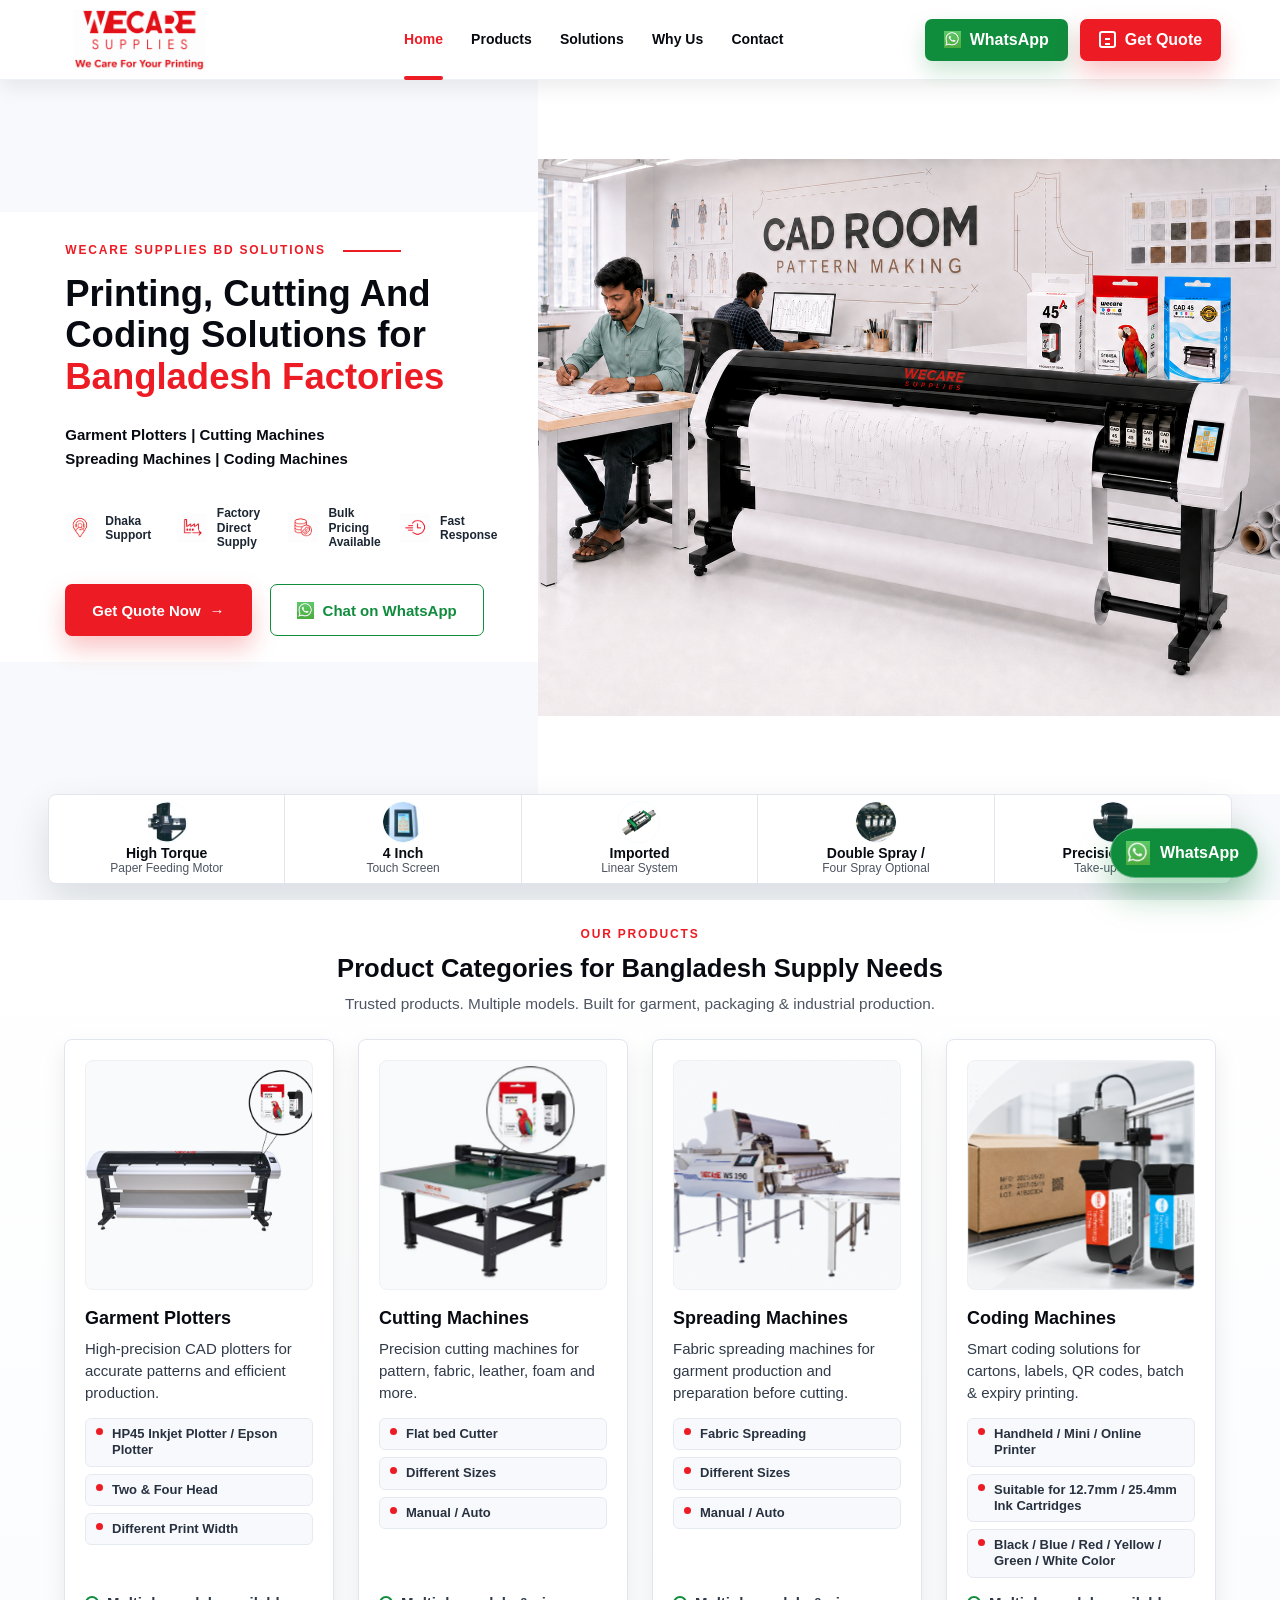
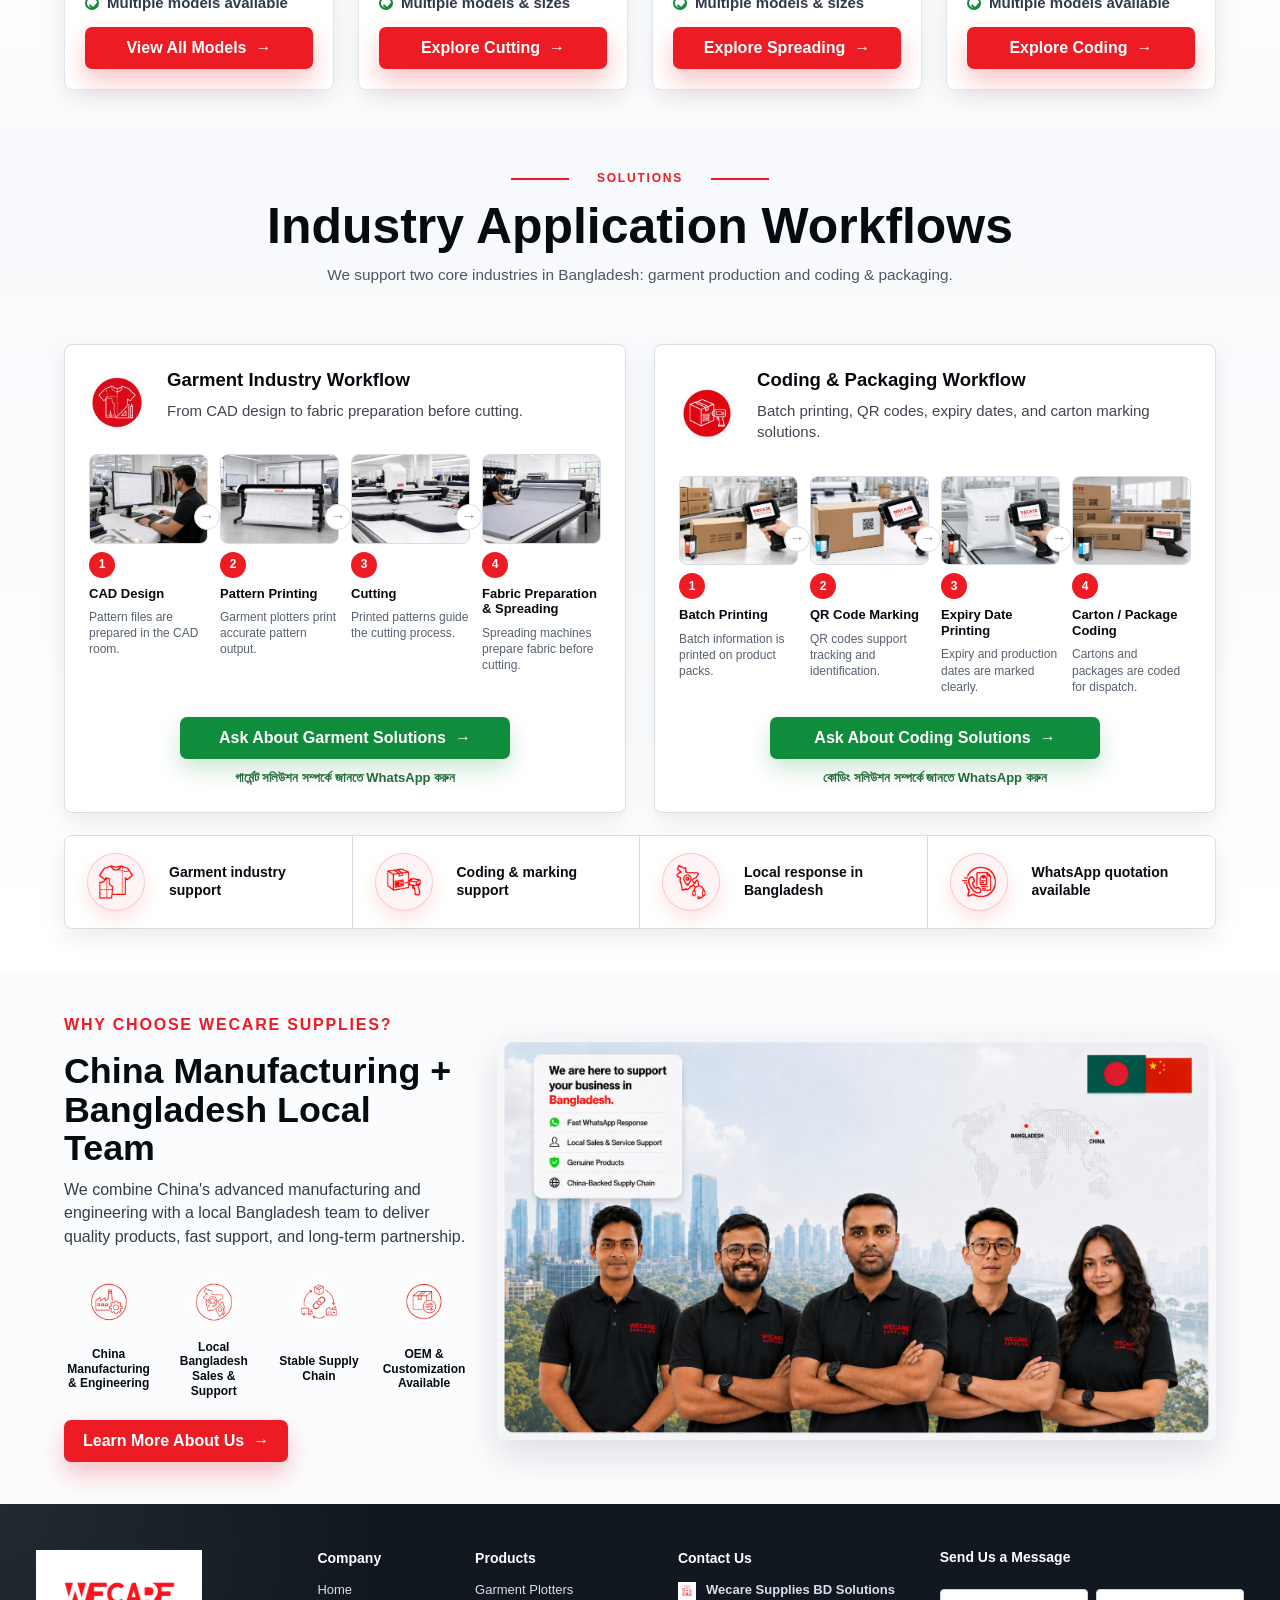
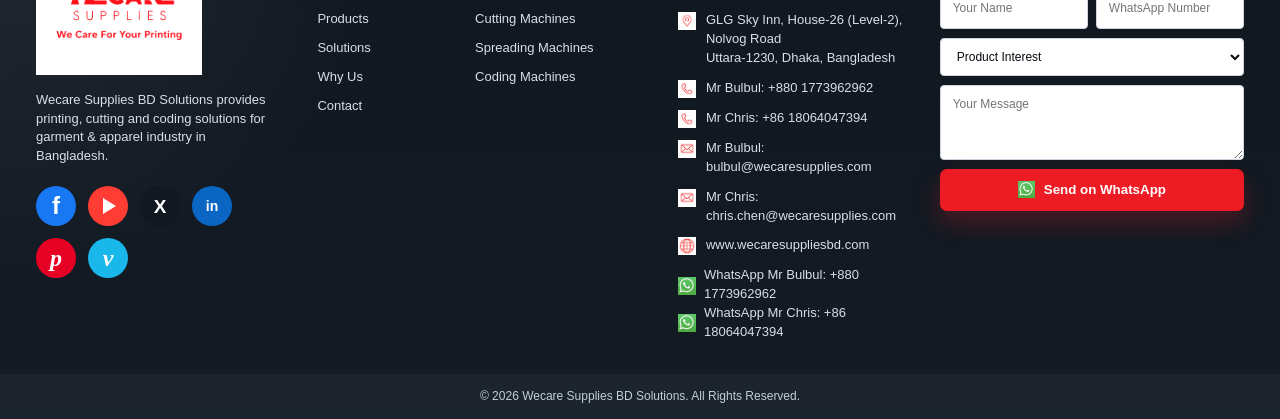
==== index.html @ 9625fd9c "Initial website commit" ====
<!doctype html>
<html lang="en">
  <head>
    <meta charset="utf-8" />
    <meta name="viewport" content="width=device-width, initial-scale=1" />
    <meta
      name="description"
      content="Wecare Supplies BD Solutions provides WhatsApp-first printing, cutting and coding solutions for Bangladesh garment and coding factories."
    />
    <title>Wecare Supplies BD Solutions | Bangladesh Factory Solutions</title>
    <link rel="canonical" href="https://wecaresuppliesbd.com/" />
    <meta property="og:title" content="Wecare Supplies BD Solutions" />
    <meta property="og:description" content="Printing, cutting and coding solutions for Bangladesh factories." />
    <meta property="og:url" content="https://wecaresuppliesbd.com/" />
    <meta property="og:type" content="website" />
    <link rel="preload" href="styles.css" as="style" />
    <link rel="stylesheet" href="styles.css" />
  </head>
  <body>
    <header class="site-header">
      <a class="brand" href="#home" aria-label="Wecare Supplies BD Solutions home">
        <img src="assets/wecare-logo-slogan-header.png" alt="Wecare Supplies" />
      </a>

      <button class="menu-toggle" type="button" aria-expanded="false" aria-controls="primary-nav" aria-label="Open navigation">
        <span></span><span></span><span></span>
      </button>

      <nav class="header-nav" id="primary-nav" aria-label="Primary navigation">
        <a class="nav-link active" href="#home">Home</a>
        <a class="nav-link" href="#products">Products</a>
        <a class="nav-link" href="#solutions">Solutions</a>
        <a class="nav-link" href="#why-us">Why Us</a>
        <a class="nav-link" href="#contact">Contact</a>
      </nav>

      <div class="header-actions">
        <a class="btn btn-whatsapp js-whatsapp" href="#" data-message="Hello Wecare, I need factory solution details.">
          <span class="btn-icon whatsapp-mark"></span>WhatsApp
        </a>
        <a class="btn btn-red js-whatsapp" href="#" data-message="Hello Wecare, please send a quotation for printing, cutting or coding solutions.">
          <span class="btn-icon quote-mark"></span>Get Quote
        </a>
      </div>
    </header>

    <main>
      <section class="screen home-screen hero" id="home" aria-labelledby="home-title">
        <div class="hero-inner">
          <div class="home-copy">
            <p class="eyebrow">WECARE SUPPLIES BD SOLUTIONS</p>
            <h1 id="home-title" class="hero-title">
              <span>Printing, Cutting And</span>
              <span>Coding Solutions for</span>
              <span class="accent">Bangladesh Factories</span>
            </h1>
            <p class="lead"><span>Garment Plotters | Cutting Machines</span><span>Spreading Machines | Coding Machines</span></p>

            <div class="trust-badges" aria-label="Trust badges">
              <span><img class="trust-icon" src="assets/trust-dhaka-support.png" alt="" /><strong>Dhaka<br />Support</strong></span>
              <span><img class="trust-icon" src="assets/trust-factory-direct-supply.png" alt="" /><strong>Factory Direct<br />Supply</strong></span>
              <span><img class="trust-icon" src="assets/trust-bulk-pricing-available.png" alt="" /><strong>Bulk Pricing<br />Available</strong></span>
              <span><img class="trust-icon" src="assets/trust-fast-response.png" alt="" /><strong>Fast<br />Response</strong></span>
            </div>

            <div class="cta-row">
              <a class="btn btn-red btn-large js-whatsapp" href="#" data-message="Hello Wecare, please send a quotation now.">Get Quote Now <span aria-hidden="true">&rarr;</span></a>
              <a class="btn btn-outline-green btn-large js-whatsapp" href="#" data-message="Hello Wecare, I want to chat on WhatsApp about factory solutions.">
                <span class="btn-icon whatsapp-mark"></span>Chat on WhatsApp
              </a>
            </div>
          </div>

          <div class="hero-image" aria-label="Bright garment CAD room with Wecare plotter, ink cartridge product display and coding carton application">
            <img src="assets/hero-cad-room-final.png" alt="Wecare garment CAD room with plotter, CAD pattern screen, ink cartridge product display and coding machine printing on carton" />
          </div>
        </div>

        <div class="feature-strip" aria-label="Garment plotter feature strip">
          <article><img class="feature-photo" src="assets/feature-high-torque.jpg" alt="High Torque Paper Feeding Motor" /><div><strong>High Torque</strong><span>Paper Feeding Motor</span></div></article>
          <article><img class="feature-photo" src="assets/feature-4-inch-touch-screen.jpg" alt="4 Inch Touch Screen" /><div><strong>4 Inch</strong><span>Touch Screen</span></div></article>
          <article><img class="feature-photo" src="assets/feature-linear-system.jpg" alt="Imported Linear System" /><div><strong>Imported</strong><span>Linear System</span></div></article>
          <article><img class="feature-photo" src="assets/feature-double-spray-four-spray.jpg" alt="Double Spray Four Spray Optional" /><div><strong>Double Spray /</strong><span>Four Spray Optional</span></div></article>
          <article><img class="feature-photo" src="assets/feature-precision-steel.jpg" alt="Precision Steel Take-up Roller" /><div><strong>Precision Steel</strong><span>Take-up Roller</span></div></article>
        </div>
      </section>

      <section class="screen products-screen" id="products" aria-labelledby="products-title">
        <div class="section-heading compact">
          <p class="section-label">Our Products</p>
          <h2 id="products-title">Product Categories for Bangladesh Supply Needs</h2>
          <p class="section-subtitle">Trusted products. Multiple models. Built for garment, packaging &amp; industrial production.</p>
        </div>
        <div class="product-list">
          <article class="product-card">
            <button class="product-image-trigger" type="button" aria-label="View Garment Plotters image">
              <img src="assets/product-garment-plotters-upload.png" alt="Garment plotter" />
            </button>
            <h3>Garment Plotters</h3>
            <p>High-precision CAD plotters for accurate patterns and efficient production.</p>
            <ul class="product-specs">
              <li>HP45 Inkjet Plotter / Epson Plotter</li>
              <li>Two &amp; Four Head</li>
              <li>Different Print Width</li>
            </ul>
            <p class="product-note"><span class="check-dot"></span>Multiple models available</p>
            <a class="btn btn-red product-cta js-whatsapp" href="#" data-message="Hello Wecare, I want to view all Garment Plotter models.">View All Models <span aria-hidden="true">&rarr;</span></a>
          </article>
          <article class="product-card">
            <button class="product-image-trigger" type="button" aria-label="View Cutting Machines image">
              <img src="assets/product-cutting-plotter-upload.jpg" alt="Cutting machine" />
            </button>
            <h3>Cutting Machines</h3>
            <p>Precision cutting machines for pattern, fabric, leather, foam and more.</p>
            <ul class="product-specs">
              <li>Flat bed Cutter</li>
              <li>Different Sizes</li>
              <li>Manual / Auto</li>
            </ul>
            <p class="product-note"><span class="check-dot"></span>Multiple models &amp; sizes</p>
            <a class="btn btn-red product-cta js-whatsapp" href="#" data-message="Hello Wecare, I want to explore Cutting Machines.">Explore Cutting <span aria-hidden="true">&rarr;</span></a>
          </article>
          <article class="product-card">
            <button class="product-image-trigger" type="button" aria-label="View Spreading Machines image">
              <img src="assets/product-spreading-machine-upload.png" alt="Spreading machine" />
            </button>
            <h3>Spreading Machines</h3>
            <p>Fabric spreading machines for garment production and preparation before cutting.</p>
            <ul class="product-specs">
              <li>Fabric Spreading</li>
              <li>Different Sizes</li>
              <li>Manual / Auto</li>
            </ul>
            <p class="product-note"><span class="check-dot"></span>Multiple models &amp; sizes</p>
            <a class="btn btn-red product-cta js-whatsapp" href="#" data-message="Hello Wecare, I want to explore Spreading Machines.">Explore Spreading <span aria-hidden="true">&rarr;</span></a>
          </article>
          <article class="product-card">
            <button class="product-image-trigger" type="button" aria-label="View Coding Machines image">
              <img src="assets/product-coding-machines-new.png" alt="Coding machine" />
            </button>
            <h3>Coding Machines</h3>
            <p>Smart coding solutions for cartons, labels, QR codes, batch &amp; expiry printing.</p>
            <ul class="product-specs">
              <li>Handheld / Mini / Online Printer</li>
              <li>Suitable for 12.7mm / 25.4mm Ink Cartridges</li>
              <li>Black / Blue / Red / Yellow / Green / White Color</li>
            </ul>
            <p class="product-note"><span class="check-dot"></span>Multiple models available</p>
            <a class="btn btn-red product-cta js-whatsapp" href="#" data-message="Hello Wecare, I want to explore Coding Machines.">Explore Coding <span aria-hidden="true">&rarr;</span></a>
          </article>
        </div>
      </section>

      <section class="screen solutions-screen" id="solutions" aria-labelledby="solutions-title">
        <div class="section-heading">
          <p class="section-label line-label">SOLUTIONS</p>
          <h2 id="solutions-title">Industry Application Workflows</h2>
          <p class="section-subtitle">We support two core industries in Bangladesh: garment production and coding &amp; packaging.</p>
        </div>

        <div class="application-grid">
          <article class="application-card">
            <div class="app-title">
              <span class="red-round image-round"><img src="assets/garment-industry-workflow-icon.png" alt="" /></span>
              <div>
                <h3>Garment Industry Workflow</h3>
                <p>From CAD design to fabric preparation before cutting.</p>
              </div>
            </div>
            <div class="workflow">
              <div class="workflow-step">
                <div class="scene image-scene"><img src="assets/solutions/garment-cad-design.webp" alt="CAD design in a garment factory" /></div>
                <span>1</span>
                <strong>CAD Design</strong>
                <p>Pattern files are prepared in the CAD room.</p>
              </div>
              <div class="workflow-step">
                <div class="scene image-scene"><img src="assets/solutions/garment-pattern-printing-plotter.webp" alt="Pattern printing with Wecare style garment plotter" /></div>
                <span>2</span>
                <strong>Pattern Printing</strong>
                <p>Garment plotters print accurate pattern output.</p>
              </div>
              <div class="workflow-step">
                <div class="scene image-scene"><img src="assets/solutions/garment-cutting-machine.webp" alt="Cutting machine operating on layered fabric" /></div>
                <span>3</span>
                <strong>Cutting</strong>
                <p>Printed patterns guide the cutting process.</p>
              </div>
              <div class="workflow-step">
                <div class="scene image-scene"><img src="assets/solutions/garment-fabric-spreading.webp" alt="Fabric preparation and spreading stage before cutting" /></div>
                <span>4</span>
                <strong>Fabric Preparation &amp; Spreading</strong>
                <p>Spreading machines prepare fabric before cutting.</p>
              </div>
            </div>
            <a class="btn btn-whatsapp btn-wide js-whatsapp" href="#" data-message="Hello Wecare, I want to ask about Garment Solutions.">Ask About Garment Solutions <span aria-hidden="true">&rarr;</span></a>
            <p class="micro-text">গার্মেন্ট সলিউশন সম্পর্কে জানতে WhatsApp করুন</p>
          </article>

          <article class="application-card">
            <div class="app-title">
              <span class="red-round image-round"><img src="assets/coding-packaging-workflow-icon.png" alt="" /></span>
              <div>
                <h3>Coding &amp; Packaging Workflow</h3>
                <p>Batch printing, QR codes, expiry dates, and carton marking solutions.</p>
              </div>
            </div>
            <div class="workflow">
              <div class="workflow-step">
                <div class="scene image-scene"><img src="assets/solutions/coding-batch-printing.webp" alt="Handheld coding machine batch printing MFG LOT EXP on carton" /></div>
                <span>1</span>
                <strong>Batch Printing</strong>
                <p>Batch information is printed on product packs.</p>
              </div>
              <div class="workflow-step">
                <div class="scene image-scene"><img src="assets/solutions/coding-qr-marking.webp" alt="QR code marking on carton label" /></div>
                <span>2</span>
                <strong>QR Code Marking</strong>
                <p>QR codes support tracking and identification.</p>
              </div>
              <div class="workflow-step">
                <div class="scene image-scene"><img src="assets/solutions/coding-expiry-date-printing.webp" alt="Expiry date printing on packaging with handheld printer" /></div>
                <span>3</span>
                <strong>Expiry Date Printing</strong>
                <p>Expiry and production dates are marked clearly.</p>
              </div>
              <div class="workflow-step">
                <div class="scene image-scene"><img src="assets/solutions/coding-carton-package-coding.webp" alt="Final coded carton and package result" /></div>
                <span>4</span>
                <strong>Carton / Package Coding</strong>
                <p>Cartons and packages are coded for dispatch.</p>
              </div>
            </div>
            <a class="btn btn-whatsapp btn-wide js-whatsapp" href="#" data-message="Hello Wecare, I want to ask about Coding Solutions.">Ask About Coding Solutions <span aria-hidden="true">&rarr;</span></a>
            <p class="micro-text">কোডিং সলিউশন সম্পর্কে জানতে WhatsApp করুন</p>
          </article>
        </div>

        <div class="support-row" aria-label="Solutions support points">
          <article><span class="small-round image-round"><img src="assets/support-garment-industry.png" alt="" /></span><strong>Garment industry support</strong></article>
          <article><span class="small-round image-round"><img src="assets/support-coding-marking.png" alt="" /></span><strong>Coding &amp; marking support</strong></article>
          <article><span class="small-round image-round"><img src="assets/support-local-response-bangladesh.png" alt="" /></span><strong>Local response in Bangladesh</strong></article>
          <article><span class="small-round image-round"><img src="assets/support-whatsapp-quotation.png" alt="" /></span><strong>WhatsApp quotation available</strong></article>
        </div>
      </section>

      <section class="screen why-screen" id="why-us" aria-labelledby="why-title">
        <div class="why-copy">
          <p class="section-label">Why Choose Wecare Supplies?</p>
          <h2 id="why-title">China Manufacturing + Bangladesh Local Team</h2>
          <p>We combine China's advanced manufacturing and engineering with a local Bangladesh team to deliver quality products, fast support, and long-term partnership.</p>
          <div class="trust-points">
            <article><span class="small-round image-round"><img src="assets/why-china-manufacturing.png" alt="" /></span><strong>China Manufacturing &amp; Engineering</strong></article>
            <article><span class="small-round image-round"><img src="assets/why-local-bangladesh-support.png" alt="" /></span><strong>Local Bangladesh Sales &amp; Support</strong></article>
            <article><span class="small-round image-round"><img src="assets/why-reliable-supply-chain.png" alt="" /></span><strong>Stable Supply Chain</strong></article>
            <article><span class="small-round image-round"><img src="assets/why-oem-customization.png" alt="" /></span><strong>OEM &amp; Customization Available</strong></article>
          </div>
          <a class="btn btn-red js-whatsapp" href="#" data-message="Hello Wecare, I want to learn more about your Bangladesh support.">Learn More About Us <span aria-hidden="true">&rarr;</span></a>
        </div>

        <div class="trust-visual image-visual" aria-label="Bangladesh local team support visual">
          <img src="assets/bangladesh-team.png" alt="Bangladesh local team support visual" />
        </div>
      </section>

      <section class="screen contact-screen" id="contact" aria-labelledby="contact-title">
        <div class="contact-grid">
          <div class="footer-brand">
            <img src="assets/wecare-logo-slogan-footer-upload.png" alt="Wecare Supplies" />
            <p>Wecare Supplies BD Solutions provides printing, cutting and coding solutions for garment &amp; apparel industry in Bangladesh.</p>
            <div class="social-row" aria-label="Social media links">
              <a class="social-link facebook" href="https://www.facebook.com/wecaresuppliesbd" target="_blank" rel="noopener noreferrer" aria-label="Facebook" title="Facebook">f</a>
              <a class="social-link youtube" href="https://www.youtube.com/@wecaresupplies" target="_blank" rel="noopener noreferrer" aria-label="YouTube" title="YouTube"><span></span></a>
              <a class="social-link x-twitter" href="https://x.com/wecaresupplies" target="_blank" rel="noopener noreferrer" aria-label="X" title="X">X</a>
              <a class="social-link linkedin" href="https://www.linkedin.com/company/wecare-supplies-bd-solutions/" target="_blank" rel="noopener noreferrer" aria-label="LinkedIn" title="LinkedIn">in</a>
              <a class="social-link pinterest" href="https://www.pinterest.com/wecaresupplies/" target="_blank" rel="noopener noreferrer" aria-label="Pinterest" title="Pinterest">p</a>
              <a class="social-link vimeo" href="https://vimeo.com/wecaresupplies" target="_blank" rel="noopener noreferrer" aria-label="Vimeo" title="Vimeo">v</a>
            </div>
          </div>

          <nav class="footer-links" aria-label="Company links">
            <h3>Company</h3>
            <a href="#home">Home</a>
            <a href="#products">Products</a>
            <a href="#solutions">Solutions</a>
            <a href="#why-us">Why Us</a>
            <a href="#contact">Contact</a>
          </nav>

          <nav class="footer-links" aria-label="Product links">
            <h3>Products</h3>
            <a href="#products">Garment Plotters</a>
            <a href="#products">Cutting Machines</a>
            <a href="#products">Spreading Machines</a>
            <a href="#products">Coding Machines</a>
          </nav>

          <address class="contact-info">
            <h3>Contact Us</h3>
            <p class="contact-line"><img class="contact-icon" src="assets/contact-company.png" alt="" /><strong>Wecare Supplies BD Solutions</strong></p>
            <p class="contact-line"><img class="contact-icon" src="assets/contact-address.png" alt="" /><span>GLG Sky Inn, House-26 (Level-2), Nolvog Road<br />Uttara-1230, Dhaka, Bangladesh</span></p>
            <p class="contact-line"><img class="contact-icon" src="assets/contact-phone.png" alt="" />Mr Bulbul: +880 1773962962</p>
            <p class="contact-line"><img class="contact-icon" src="assets/contact-phone.png" alt="" />Mr Chris: +86 18064047394</p>
            <p class="contact-line"><img class="contact-icon" src="assets/contact-email.png" alt="" />Mr Bulbul: bulbul@wecaresupplies.com</p>
            <p class="contact-line"><img class="contact-icon" src="assets/contact-email.png" alt="" />Mr Chris: chris.chen@wecaresupplies.com</p>
            <a class="contact-line website-link" href="https://www.wecaresuppliesbd.com" target="_blank" rel="noopener"><img class="contact-icon" src="assets/contact-website.png" alt="" />www.wecaresuppliesbd.com</a>
            <a class="footer-whatsapp js-whatsapp" href="#" data-message="Hello Wecare, I need contact support."><img class="contact-icon" src="assets/contact-whatsapp.png" alt="" />WhatsApp Mr Bulbul: +880 1773962962</a>
            <a class="footer-whatsapp js-whatsapp" href="#" data-message="Hello Wecare, I need contact support."><img class="contact-icon" src="assets/contact-whatsapp.png" alt="" />WhatsApp Mr Chris: +86 18064047394</a>
          </address>

          <form class="message-form js-quote-form">
            <h2 id="contact-title">Send Us a Message</h2>
            <div class="form-pair">
              <input name="name" type="text" placeholder="Your Name" autocomplete="name" required />
              <input name="phone" type="tel" placeholder="WhatsApp Number" autocomplete="tel" required />
            </div>
            <select name="interest" required>
              <option value="">Product Interest</option>
              <option>Garment Plotters</option>
              <option>Ink Cartridges</option>
              <option>Cutting Machines</option>
              <option>Coding Machines</option>
            </select>
            <textarea name="message" placeholder="Your Message"></textarea>
            <button class="btn btn-red" type="submit"><span class="btn-icon whatsapp-mark"></span>Send on WhatsApp</button>
          </form>
        </div>
        <div class="footer-bottom">&copy; 2026 Wecare Supplies BD Solutions. All Rights Reserved.</div>
      </section>
    </main>

    <a class="sticky-whatsapp js-whatsapp" href="#" data-message="Hello Wecare, I need quick quotation support."><span class="btn-icon whatsapp-mark"></span>WhatsApp</a>
    <div class="image-lightbox" id="product-lightbox" aria-hidden="true">
      <button class="lightbox-backdrop" type="button" aria-label="Close image preview"></button>
      <div class="lightbox-panel" role="dialog" aria-modal="true" aria-label="Product image preview">
        <button class="lightbox-close" type="button" aria-label="Close image preview">&times;</button>
        <img src="" alt="" />
      </div>
    </div>
    <script src="script.js" defer></script>
  </body>
</html>
---- styles.css ----
:root {
  --red: #ed1b24;
  --red-dark: #c81018;
  --green: #108c3d;
  --green-dark: #087331;
  --ink: #070a11;
  --muted: #4d5562;
  --line: #e1e6ee;
  --soft: #f5f7fa;
  --paper: #ffffff;
  --footer: #111820;
  --shadow: 0 16px 38px rgba(12, 18, 28, 0.12);
  --header-h: 80px;
}

* { box-sizing: border-box; }
html { scroll-behavior: smooth; }
body.lightbox-open { overflow: hidden; }
body {
  margin: 0;
  color: var(--ink);
  background: #fff;
  font-family: Arial, Helvetica, sans-serif;
  line-height: 1.45;
}
a { color: inherit; text-decoration: none; }
img, svg { display: block; max-width: 100%; }
h1, h2, h3, p { margin-top: 0; }
svg path { fill: none; stroke: currentColor; }

.site-header {
  position: sticky;
  top: 0;
  z-index: 100;
  display: grid;
  grid-template-columns: 204px minmax(520px, 1fr) auto;
  align-items: center;
  gap: 18px;
  min-height: var(--header-h);
  padding: 6px clamp(34px, 4.6vw, 84px);
  background: rgba(255, 255, 255, 0.98);
  border-bottom: 1px solid #edf0f4;
  box-shadow: 0 7px 20px rgba(9, 13, 22, 0.08);
  backdrop-filter: blur(12px);
}
.brand img {
  width: 160px;
  max-height: 62px;
  object-fit: contain;
}
.header-nav {
  display: flex;
  justify-content: center;
  gap: clamp(18px, 2.2vw, 36px);
  font-size: 14px;
  font-weight: 900;
}
.nav-link {
  position: relative;
  padding: 18px 0;
}
.nav-link:hover,
.nav-link.active { color: var(--red); }
.nav-link.active::after {
  position: absolute;
  right: 0;
  bottom: -12px;
  left: 0;
  height: 4px;
  border-radius: 999px;
  background: var(--red);
  content: "";
}
.header-actions { display: flex; gap: 12px; align-items: center; }
.menu-toggle {
  display: none;
  width: 42px;
  height: 42px;
  padding: 10px;
  background: #fff;
  border: 1px solid var(--line);
  border-radius: 6px;
}
.menu-toggle span {
  display: block;
  height: 2px;
  margin: 5px 0;
  background: var(--ink);
}

.btn {
  display: inline-flex;
  align-items: center;
  justify-content: center;
  gap: 9px;
  min-height: 42px;
  padding: 11px 18px;
  border: 1px solid transparent;
  border-radius: 7px;
  font-weight: 900;
  line-height: 1;
  white-space: nowrap;
  transition: transform 160ms ease, background 160ms ease, border-color 160ms ease, box-shadow 160ms ease;
}
.btn:hover { transform: translateY(-1px); }
.btn-red { color: #fff; background: var(--red); box-shadow: 0 12px 25px rgba(237, 27, 36, 0.26); }
.btn-red:hover { background: var(--red-dark); box-shadow: 0 15px 30px rgba(200, 16, 24, 0.3); }
.btn-whatsapp { color: #fff; background: var(--green); box-shadow: 0 10px 22px rgba(16, 140, 61, 0.22); }
.btn-whatsapp:hover { background: var(--green-dark); }
.btn-outline-green { color: var(--green); background: #fff; border-color: var(--green); }
.btn-outline-green:hover { color: #fff; background: var(--green); border-color: var(--green); box-shadow: 0 12px 24px rgba(16, 140, 61, 0.18); }
.btn-outline-red { color: var(--red); background: #fff; border-color: var(--red); }
.btn-large { min-height: 52px; padding-inline: 26px; font-size: 15px; }
.btn-wide { min-width: 330px; }
.btn-icon { position: relative; width: 17px; height: 17px; flex: 0 0 17px; }
.whatsapp-mark {
  background: url("assets/whatsapp-icon.png") center / contain no-repeat;
}
.whatsapp-mark::after { content: none; }
.quote-mark { border: 2px solid currentColor; border-radius: 3px; }
.quote-mark::before,
.quote-mark::after {
  position: absolute;
  left: 4px;
  right: 4px;
  height: 2px;
  background: currentColor;
  content: "";
}
.quote-mark::before { top: 5px; }
.quote-mark::after { top: 10px; }

.screen {
  position: relative;
  min-height: auto;
  scroll-margin-top: var(--header-h);
  overflow: hidden;
}
.eyebrow,
.section-label {
  color: var(--red);
  font-size: 12px;
  font-weight: 900;
  letter-spacing: 1.8px;
  text-transform: uppercase;
}
.eyebrow {
  display: flex;
  align-items: center;
  gap: 17px;
  margin-bottom: 13px;
}
.eyebrow::after {
  width: 58px;
  height: 2px;
  background: var(--red);
  content: "";
}
h1 {
  margin-bottom: 15px;
  font-size: clamp(36px, 3.6vw, 56px);
  line-height: 1.02;
  letter-spacing: 0;
}
h1 span,
.text-link,
.footer-whatsapp { color: var(--red); }
h2 {
  margin-bottom: 10px;
  font-size: clamp(28px, 3.9vw, 62px);
  line-height: 1.08;
  letter-spacing: 0;
}
h3 {
  margin-bottom: 9px;
  font-size: clamp(18px, 1.45vw, 28px);
  line-height: 1.16;
}

.hero {
  min-height: calc(100vh - var(--header-h));
  overflow: hidden;
}
.home-screen {
  display: flex;
  flex-direction: column;
  justify-content: flex-start;
  height: calc(100vh - var(--header-h));
  min-height: 720px;
  max-height: 840px;
  overflow: hidden;
  background: #f7f9fc;
}
.hero-inner {
  position: relative;
  display: grid;
  grid-template-columns: minmax(430px, 42%) minmax(0, 58%);
  align-items: stretch;
  width: min(1440px, 100%);
  height: calc(100% - 98px);
  min-height: 0;
  margin: 0 auto;
  overflow: hidden;
}
.hero-inner::before {
  display: none;
}
.home-copy {
  position: relative;
  z-index: 2;
  align-self: center;
  max-width: 540px;
  padding: 30px clamp(28px, 3.2vw, 50px) 26px clamp(48px, 5.1vw, 76px);
  background: #fff;
}
.home-copy .hero-title {
  max-width: 510px;
  margin-bottom: 26px;
  color: #070a11;
  font-size: clamp(34px, 2.85vw, 46px);
  line-height: 1.14;
  font-weight: 900;
}
.home-copy .hero-title span {
  display: block;
  color: #070a11;
  font-weight: 900;
  white-space: nowrap;
}
.home-copy .hero-title .accent {
  color: var(--red);
}
.lead {
  max-width: 500px;
  margin-bottom: 34px;
  color: #070a11;
  font-size: clamp(15px, 1.04vw, 17px);
  line-height: 1.56;
  font-weight: 800;
}
.lead span {
  display: block;
  white-space: nowrap;
}
.support-line,
.support-card p,
.footer-whatsapp {
  display: flex;
  align-items: center;
  gap: 8px;
}
.support-line {
  margin-bottom: 20px;
  color: #303947;
  font-size: 15px;
}
.mini-whatsapp {
  position: relative;
  width: 16px;
  height: 16px;
  border: 2px solid var(--green);
  border-radius: 50%;
  flex: 0 0 16px;
}
.mini-whatsapp::after {
  position: absolute;
  right: -2px;
  bottom: -3px;
  width: 6px;
  height: 6px;
  border-left: 2px solid var(--green);
  border-bottom: 2px solid var(--green);
  content: "";
}
.cta-row { display: flex; flex-wrap: wrap; gap: 18px; margin-top: 32px; }
.trust-badges {
  display: grid;
  grid-template-columns: repeat(4, minmax(86px, 1fr));
  gap: 22px 15px;
  max-width: 545px;
}
.trust-badges span {
  display: grid;
  grid-template-columns: 32px 1fr;
  gap: 8px;
  align-items: center;
  min-height: 48px;
  padding: 0;
  background: transparent;
  border: 0;
  border-radius: 0;
  box-shadow: none;
  color: #1c2633;
  font-size: 12px;
  line-height: 1.22;
}
.trust-icon {
  width: 30px;
  height: 30px;
  display: block;
  object-fit: contain;
}
.badge-icon,
.feature-icon {
  position: relative;
  display: block;
  color: var(--red);
}
.badge-icon { width: 26px; height: 29px; color: #0bb13f; border: 3px solid currentColor; }
.pin { border-radius: 50% 50% 50% 0; transform: rotate(-45deg); }
.pin::after { position: absolute; inset: 6px; border-radius: 50%; background: currentColor; content: ""; }
.factory { height: 22px; border-top: 0; border-radius: 0 0 2px 2px; }
.factory::before { position: absolute; top: -13px; left: 1px; width: 18px; height: 15px; border-left: 3px solid currentColor; border-bottom: 3px solid currentColor; transform: skewY(-23deg); content: ""; }
.clock { border-radius: 50%; }
.clock::before,
.clock::after { position: absolute; top: 11px; left: 10px; width: 8px; height: 3px; background: currentColor; transform-origin: left center; content: ""; }
.clock::after { transform: rotate(-90deg); }
.coins { height: 20px; border-radius: 50%; box-shadow: 0 7px 0 -3px #fff, 0 7px 0 0 currentColor, 0 14px 0 -3px #fff, 0 14px 0 0 currentColor; }

.hero-image {
  position: relative;
  z-index: 1;
  display: flex;
  align-items: center;
  justify-content: center;
  overflow: hidden;
  background: #fff;
}
.hero-image img {
  width: 100%;
  max-width: none;
  height: 100%;
  object-fit: contain;
  object-position: center center;
  border-radius: 0;
  box-shadow: none;
  filter: saturate(1.06) contrast(1.04);
}

.feature-strip {
  z-index: 5;
  position: relative;
  display: grid;
  grid-template-columns: repeat(5, 1fr);
  width: min(1320px, calc(100% - 96px));
  margin: 0 auto 16px;
  background: #fff;
  border: 1px solid var(--line);
  border-radius: 8px;
  box-shadow: var(--shadow);
}
.feature-strip article {
  display: grid;
  justify-items: center;
  gap: 4px;
  align-items: start;
  min-height: 78px;
  padding: 7px 14px 8px;
  border-right: 1px solid var(--line);
  text-align: center;
}
.feature-strip article:last-child { border-right: 0; }
.feature-strip strong,
.feature-strip span { display: block; }
.feature-strip strong { font-size: 14px; line-height: 1.08; }
.feature-strip span { color: var(--muted); font-size: 12px; line-height: 1.12; }
.feature-strip small {
  display: block;
  margin-top: 7px;
  color: #23466f;
  font-size: 13px;
  font-weight: 800;
}
.feature-icon { width: 36px; height: 36px; }
.feature-photo {
  width: 40px;
  height: 40px;
  display: block;
  border-radius: 50%;
  object-fit: cover;
  background: #fff;
  box-shadow: 0 0 0 1px rgba(226, 232, 240, 0.95);
  filter: contrast(1.18) saturate(1.08);
}
.motor { border: 4px solid currentColor; border-radius: 9px; }
.motor::before,
.motor::after { position: absolute; top: 10px; width: 9px; height: 22px; border: 4px solid currentColor; content: ""; }
.motor::before { left: -11px; }
.motor::after { right: -11px; }
.touch { border: 4px solid currentColor; border-radius: 8px; }
.touch::after { position: absolute; right: -8px; bottom: -13px; width: 25px; height: 31px; border-right: 5px solid currentColor; border-bottom: 5px solid currentColor; transform: rotate(-33deg); content: ""; }
.linear { transform: rotate(-28deg); }
.linear::before { position: absolute; inset: 14px 0; border: 4px solid currentColor; border-radius: 4px; content: ""; }
.linear::after { position: absolute; top: 6px; left: 5px; width: 12px; height: 12px; background: currentColor; box-shadow: 18px 12px 0 currentColor, 33px 0 0 currentColor; content: ""; }
.spray::before { position: absolute; top: 0; left: 10px; width: 27px; height: 17px; border: 4px solid currentColor; content: ""; }
.spray::after { position: absolute; top: 28px; left: 4px; width: 6px; height: 18px; background: currentColor; box-shadow: 12px 4px 0 currentColor, 24px 0 0 currentColor, 36px 4px 0 currentColor; content: ""; }
.roller { width: 50px; height: 25px; margin-top: 9px; border: 4px solid currentColor; border-radius: 999px; transform: rotate(-30deg); }
.roller::before { position: absolute; inset: 6px; border-top: 3px solid currentColor; content: ""; }

.products-screen {
  display: flex;
  flex-direction: column;
  justify-content: center;
  padding: 26px clamp(28px, 5vw, 72px) 38px;
  background: linear-gradient(180deg, #fff, #fbfcfe);
}

.section-heading {
  width: min(1220px, 100%);
  margin: 0 auto 36px;
  text-align: center;
}
.section-heading.compact { margin-bottom: 24px; }
.section-heading.compact h2 {
  font-size: clamp(25px, 2vw, 32px);
}
.section-subtitle {
  max-width: 760px;
  margin: 0 auto;
  color: #4d5562;
  font-size: clamp(15px, 1.2vw, 18px);
}
.line-label {
  display: flex;
  align-items: center;
  justify-content: center;
  gap: 28px;
  color: var(--red);
}
.line-label::before,
.line-label::after {
  width: 58px;
  height: 2px;
  background: var(--red);
  content: "";
}
.product-list {
  display: grid;
  grid-template-columns: repeat(4, minmax(0, 1fr));
  gap: 24px;
  width: min(1260px, 100%);
  margin: 0 auto;
}
.product-card {
  display: flex;
  flex-direction: column;
  min-height: 360px;
  padding: 20px;
  background: #fff;
  border: 1px solid var(--line);
  border-radius: 8px;
  box-shadow: 0 9px 23px rgba(12, 18, 28, 0.08);
}
.product-image-trigger {
  display: block;
  width: 100%;
  height: 230px;
  margin: 0 0 18px;
  padding: 0;
  overflow: hidden;
  background: #f8fafc;
  border: 1px solid #edf1f5;
  border-radius: 8px;
  cursor: zoom-in;
}
.product-image-trigger img {
  width: 100%;
  height: 100%;
  object-fit: contain;
  transform: scale(1.12);
  mix-blend-mode: multiply;
  transition: transform 180ms ease;
}
.product-image-trigger:hover img,
.product-image-trigger:focus-visible img {
  transform: scale(1.18);
}
.product-image-trigger:focus-visible {
  outline: 3px solid rgba(237, 28, 36, 0.28);
  outline-offset: 3px;
}
.product-card h3 {
  padding-top: 0;
  font-size: 18px;
}
.product-card p {
  color: #303a49;
  font-size: 15px;
}
.product-card > p:not(.product-note) {
  min-height: 66px;
  margin-bottom: 14px;
}
.product-specs {
  display: grid;
  gap: 7px;
  margin: 0 0 14px;
  padding: 0;
  list-style: none;
}
.product-specs li {
  position: relative;
  min-height: 28px;
  padding: 7px 10px 7px 26px;
  color: #28313f;
  background: #f7f9fc;
  border: 1px solid #e5eaf1;
  border-radius: 6px;
  font-size: 13px;
  font-weight: 800;
  line-height: 1.25;
}
.product-specs li::before {
  position: absolute;
  top: 9px;
  left: 10px;
  width: 7px;
  height: 7px;
  background: var(--red);
  border-radius: 50%;
  content: "";
}
.product-note {
  display: flex;
  align-items: center;
  gap: 8px;
  margin: auto 0 14px;
  color: #176b36;
  font-size: 13px;
  font-weight: 900;
}
.product-note .check-dot,
.product-support-strip .check-dot {
  position: relative;
  border-color: var(--green);
}
.product-note .check-dot::after,
.product-support-strip .check-dot::after {
  position: absolute;
  top: 2px;
  left: 4px;
  width: 4px;
  height: 7px;
  border-right: 2px solid var(--green);
  border-bottom: 2px solid var(--green);
  transform: rotate(42deg);
  content: "";
}
.product-cta {
  width: 100%;
  min-height: 42px;
}
.text-link { font-size: 15px; font-weight: 900; }
.image-lightbox {
  position: fixed;
  inset: 0;
  z-index: 100;
  display: none;
  place-items: center;
  padding: 24px;
}
.image-lightbox.open {
  display: grid;
}
.lightbox-backdrop {
  position: absolute;
  inset: 0;
  padding: 0;
  background: rgba(6, 12, 20, 0.78);
  border: 0;
  cursor: zoom-out;
}
.lightbox-panel {
  position: relative;
  z-index: 1;
  width: min(980px, 94vw);
  max-height: 88vh;
  padding: 18px;
  background: #fff;
  border-radius: 8px;
  box-shadow: 0 24px 70px rgba(0, 0, 0, 0.36);
}
.lightbox-panel img {
  display: block;
  width: 100%;
  max-height: calc(88vh - 36px);
  object-fit: contain;
}
.lightbox-close {
  position: absolute;
  top: -14px;
  right: -14px;
  display: grid;
  place-items: center;
  width: 36px;
  height: 36px;
  padding: 0;
  color: #fff;
  font-size: 26px;
  line-height: 1;
  background: var(--red);
  border: 0;
  border-radius: 50%;
  cursor: pointer;
}
.product-support-strip {
  display: grid;
  grid-template-columns: repeat(4, 1fr);
  gap: 0;
  width: min(1260px, 100%);
  margin: 22px auto 0;
  background: #fff;
  border: 1px solid var(--line);
  border-radius: 8px;
  box-shadow: 0 9px 23px rgba(12, 18, 28, 0.08);
}
.product-support-strip article {
  display: grid;
  grid-template-columns: 18px 1fr;
  gap: 8px 10px;
  align-items: start;
  min-height: 92px;
  padding: 18px 20px;
  border-right: 1px solid var(--line);
}
.product-support-strip article:last-child { border-right: 0; }
.product-support-strip strong {
  font-size: 14px;
  line-height: 1.15;
}
.product-support-strip p {
  grid-column: 2;
  margin: 0;
  color: #576171;
  font-size: 12px;
  line-height: 1.35;
}
.product-bottom-note {
  width: min(1260px, 100%);
  margin: 14px auto 0;
  color: #4d5562;
  font-size: 13px;
  font-weight: 800;
  text-align: center;
}

.solutions-screen {
  display: flex;
  flex-direction: column;
  justify-content: center;
  gap: 22px;
  padding: 42px clamp(28px, 5vw, 72px);
  background: linear-gradient(180deg, #f7f9fc, #fff);
}
.application-grid {
  display: grid;
  grid-template-columns: repeat(2, minmax(0, 1fr));
  gap: 28px;
  width: min(1510px, 100%);
  margin: 0 auto;
}
.application-card {
  display: flex;
  flex-direction: column;
  padding: 24px;
  background: #fff;
  border: 1px solid #d9dde4;
  border-radius: 8px;
  box-shadow: 0 9px 23px rgba(12, 18, 28, 0.08);
}
.app-title {
  display: grid;
  grid-template-columns: 62px 1fr;
  gap: 16px;
  align-items: center;
  margin-bottom: 18px;
}
.app-title p { color: #3f4651; font-size: 15px; }
.red-round,
.small-round {
  position: relative;
  display: inline-flex;
  align-items: center;
  justify-content: center;
  color: #fff;
  background: var(--red);
  border-radius: 50%;
  flex: 0 0 auto;
}
.red-round { width: 56px; height: 56px; }
.image-round {
  overflow: hidden;
  background: transparent;
}
.small-round.image-round {
  border: 0;
}
.image-round img {
  width: 100%;
  height: 100%;
  object-fit: cover;
}
.small-round {
  width: 54px;
  height: 54px;
  color: var(--red);
  background: #fff;
  border: 2px solid var(--red);
}
.shirt-icon::before { width: 31px; height: 28px; border: 3px solid currentColor; border-radius: 4px 4px 8px 8px; content: ""; }
.box-icon::before { width: 28px; height: 28px; border: 3px solid currentColor; transform: rotate(30deg) skew(-7deg); content: ""; }
.pin-icon::before { width: 18px; height: 22px; border: 3px solid currentColor; border-radius: 50% 50% 50% 0; transform: rotate(-45deg); content: ""; }
.whats-icon::before { width: 24px; height: 24px; border: 3px solid currentColor; border-radius: 50%; content: ""; }
.factory-icon::before { width: 26px; height: 22px; border: 3px solid currentColor; border-top: 0; content: ""; }
.support-icon::before { width: 28px; height: 28px; border: 3px solid currentColor; border-radius: 50%; content: ""; }
.chain-icon::before { width: 26px; height: 18px; border: 3px solid currentColor; border-radius: 999px; content: ""; }
.oem-icon::before { width: 26px; height: 26px; border: 3px solid currentColor; border-radius: 6px; content: ""; }
.workflow {
  display: grid;
  grid-template-columns: repeat(4, 1fr);
  gap: 12px;
  margin-bottom: 22px;
}
.workflow-step {
  position: relative;
  display: grid;
  grid-template-rows: auto auto auto 1fr;
  gap: 8px;
  min-width: 0;
}
.workflow-step:not(:last-child)::after {
  position: absolute;
  top: 50px;
  right: -12px;
  z-index: 2;
  width: 24px;
  height: 24px;
  color: #8d96a4;
  background: #fff;
  border: 1px solid #d6dce5;
  border-radius: 50%;
  content: "\2192";
  font-size: 15px;
  font-weight: 900;
  line-height: 21px;
  text-align: center;
}
.scene {
  position: relative;
  min-height: 112px;
  overflow: hidden;
  background: linear-gradient(140deg, #eef1f5, #fff);
  border: 1px solid #d6dce5;
  border-radius: 8px;
}
.image-scene {
  aspect-ratio: 4 / 3;
  min-height: 0;
  background: #f4f6f8;
}
.image-scene img {
  width: 100%;
  height: 100%;
  object-fit: cover;
}
.workflow-step span {
  display: inline-flex;
  align-items: center;
  justify-content: center;
  width: 26px;
  height: 26px;
  color: #fff;
  background: var(--red);
  border-radius: 50%;
  font-size: 12px;
  font-weight: 900;
}
.workflow-step strong {
  font-size: 13px;
  line-height: 1.2;
}
.workflow-step p {
  margin: 0;
  color: #576171;
  font-size: 12px;
  line-height: 1.35;
}
.cad-scene::before { position: absolute; inset: 28px 28px 18px; border: 8px solid #202a36; border-bottom-width: 16px; background: #eef3f8; content: ""; }
.cad-scene::after { position: absolute; left: 55px; right: 55px; top: 52px; height: 58px; border: 3px solid #8d98a6; border-radius: 50% 50% 8px 8px; content: ""; }
.plot-scene::before { position: absolute; left: 16px; right: 16px; top: 35px; height: 45px; border-radius: 16px; background: #111820; box-shadow: 0 37px 0 #fff; content: ""; }
.plot-scene::after { position: absolute; left: 30px; right: 20px; bottom: 28px; height: 55px; color: #929aa6; background: repeating-linear-gradient(12deg, transparent 0 24px, currentColor 25px 26px); content: ""; }
.cut-scene::before { position: absolute; inset: 35px 18px 24px; background: #1d2732; content: ""; }
.cut-scene::after { position: absolute; top: 12px; left: 50%; width: 28px; height: 126px; background: #c9d0da; border-radius: 12px; transform: translateX(-50%); content: ""; }
.fabric-scene::before { position: absolute; left: 24px; right: 24px; bottom: 32px; height: 32px; border-radius: 999px; background: #1f2937; box-shadow: 0 -28px 0 #475569, 0 -56px 0 #d8c3ae; content: ""; }
.batch-scene { background: linear-gradient(150deg, #bd895f, #e6c2a2); }
.batch-scene::before { position: absolute; right: 32px; top: 38px; width: 92px; height: 72px; color: #9fe0ff; background: #111820; border-radius: 10px; box-shadow: -58px 42px 0 -20px rgba(17,24,39,0.9); content: "MFG: 20/05/2025"; font-size: 10px; font-weight: 800; padding: 14px; }
.qr-scene::before { position: absolute; inset: 25px 42px; background: #fff; box-shadow: 0 8px 18px rgba(12,18,28,0.15); content: ""; }
.qr-scene::after { position: absolute; left: 66px; top: 58px; width: 66px; height: 66px; background: linear-gradient(90deg, #111 50%, transparent 0) 0 0 / 16px 16px, linear-gradient(#111 50%, transparent 0) 0 0 / 16px 16px; content: ""; }
.exp-scene::before { position: absolute; inset: 0; background: #d7d0c6; content: ""; }
.exp-scene::after { position: absolute; top: 52px; left: 31px; color: #111; font-size: 18px; line-height: 1.4; white-space: pre; content: "MFG: 20/05/2025\A EXP: 20/05/2026\A LOT: WSBD2505"; }
.carton-scene { background: linear-gradient(145deg, #c99766, #dfbb91); }
.carton-scene::after { position: absolute; top: 46px; left: 33px; color: #111; font-size: 16px; line-height: 1.45; white-space: pre; content: "WECARE\A MFG: 20/05/2025\A EXP: 20/05/2026\A LOT: WSBD2505"; }
.step-row {
  display: grid;
  grid-template-columns: repeat(4, 1fr);
  gap: 18px;
  margin: 0 0 22px;
  padding: 0;
  list-style: none;
}
.step-row li {
  position: relative;
  display: flex;
  align-items: center;
  gap: 9px;
  font-size: 13px;
  font-weight: 800;
  line-height: 1.15;
}
.step-row li:not(:last-child)::after {
  position: absolute;
  right: -10px;
  color: #a2a9b4;
  font-size: 28px;
  content: "\2192";
}
.step-row span {
  display: inline-flex;
  align-items: center;
  justify-content: center;
  width: 28px;
  height: 28px;
  color: #fff;
  background: var(--red);
  border-radius: 50%;
  flex: 0 0 28px;
}
.application-card .btn { margin: auto auto 0; }
.micro-text {
  margin: 10px 0 0;
  color: #236b3a;
  font-size: 13px;
  font-weight: 800;
  text-align: center;
}
.support-row {
  display: grid;
  grid-template-columns: repeat(4, 1fr);
  gap: 0;
  width: min(1510px, 100%);
  margin: 0 auto;
  background: #fff;
  border: 1px solid #d9dde4;
  border-radius: 8px;
  box-shadow: 0 9px 23px rgba(12, 18, 28, 0.08);
}
.support-row article {
  display: grid;
  grid-template-columns: 66px 1fr;
  gap: 16px;
  align-items: center;
  min-height: 92px;
  padding: 16px 22px;
  border-right: 1px solid #d5dbe4;
}
.support-row article:last-child { border-right: 0; }
.support-row .small-round {
  width: 58px;
  height: 58px;
  padding: 5px;
  background: #fff4f5;
  border: 1px solid rgba(237, 27, 36, 0.2);
  box-shadow: 0 8px 18px rgba(237, 27, 36, 0.12);
}
.support-row .small-round img {
  filter: saturate(1.45) contrast(1.18);
}
.support-row strong {
  font-size: 14px;
  line-height: 1.25;
}
.why-screen {
  display: grid;
  grid-template-columns: 0.72fr 1.28fr;
  gap: 28px;
  align-items: center;
  padding: 42px clamp(28px, 5vw, 72px);
  background: #fbfcfe;
}
.why-copy {
  max-width: 545px;
}
.why-copy .section-label {
  color: var(--red);
}
.why-copy h2 {
  font-size: clamp(26px, 2.8vw, 46px);
}
.why-copy p {
  color: #333c49;
  font-size: 16px;
}
.trust-points {
  display: grid;
  grid-template-columns: repeat(4, 1fr);
  gap: 16px;
  margin: 28px 0 22px;
}
.trust-points article {
  display: grid;
  gap: 10px;
  justify-items: center;
  text-align: center;
  font-size: 12px;
  line-height: 1.22;
}
.trust-visual {
  position: relative;
  display: grid;
  grid-template-columns: 1fr 1fr;
  min-height: 380px;
  overflow: hidden;
  border-radius: 8px;
  box-shadow: var(--shadow);
}
.trust-visual.image-visual {
  display: block;
  min-height: 0;
  aspect-ratio: 16 / 9;
  background: #fff;
}
.trust-visual.image-visual img {
  display: block;
  width: 100%;
  height: 100%;
  object-fit: cover;
}
.city-panel {
  position: relative;
  overflow: hidden;
  background: linear-gradient(180deg, #9ed0ef, #e6f5ff 50%, #d8dde3 51%, #f9fafb);
}
.skyline {
  position: absolute;
  right: 0;
  bottom: 0;
  left: 0;
  height: 188px;
  background:
    linear-gradient(90deg, #768696 0 38px, transparent 38px 54px, #b3beca 54px 98px, transparent 98px 116px, #6c7f90 116px 154px, transparent 154px 168px, #c4ced8 168px 222px, transparent 222px 238px, #7c8d9e 238px 280px),
    repeating-linear-gradient(180deg, rgba(255,255,255,0.62) 0 5px, transparent 6px 23px);
}
.bd-flag {
  position: absolute;
  top: 42px;
  left: 62px;
  width: 96px;
  height: 62px;
  background: #006a4e;
  box-shadow: -8px 102px 0 -42px #45515f;
}
.bd-flag::before { position: absolute; left: -8px; top: -20px; width: 5px; height: 166px; background: #36404b; content: ""; }
.bd-flag span { position: absolute; left: 34px; top: 17px; width: 28px; height: 28px; background: #f42a41; border-radius: 50%; }
.support-card {
  position: absolute;
  top: 34px;
  left: 42%;
  z-index: 3;
  width: 250px;
  padding: 30px 25px;
  background: #fff;
  border-radius: 18px;
  box-shadow: 0 14px 28px rgba(12, 18, 28, 0.16);
}
.support-card strong { display: block; margin-bottom: 18px; }
.support-card p { margin-bottom: 12px; font-size: 13px; }
.check-dot {
  width: 14px;
  height: 14px;
  border: 2px solid #667080;
  border-radius: 50%;
  flex: 0 0 14px;
}
.team-panel {
  position: relative;
  overflow: hidden;
  background: linear-gradient(180deg, #dff2fa, #f6f9fb 48%, #d8dfe6);
}
.wall-logo {
  position: absolute;
  top: 46px;
  right: 55px;
  font-size: 44px;
  transform: rotate(-8deg);
}
.wall-logo small { font-size: 16px; letter-spacing: 8px; }
.team-row {
  position: absolute;
  right: 28px;
  bottom: 0;
  left: 84px;
  display: flex;
  align-items: end;
  gap: 12px;
}
.team-row i {
  position: relative;
  width: 48px;
  height: 138px;
  background: #151922;
  border-radius: 16px 16px 0 0;
}
.team-row i::before { position: absolute; top: -34px; left: 8px; width: 32px; height: 32px; background: #c78958; border-radius: 50%; content: ""; }
.team-row i::after { position: absolute; top: 34px; left: 12px; color: var(--red); font-size: 8px; font-weight: 900; content: "WECARE"; }

.contact-screen {
  display: flex;
  flex-direction: column;
  justify-content: center;
  color: #d8e0ea;
  background: radial-gradient(circle at top left, rgba(255,255,255,0.08), transparent 28%), linear-gradient(180deg, #10171f, #131b24);
}
.contact-grid {
  display: grid;
  grid-template-columns: 1.25fr 0.62fr 0.85fr 1.15fr 1.55fr;
  gap: 36px;
  align-items: start;
  width: min(1510px, calc(100% - 72px));
  margin: auto;
  padding: 46px 0 32px;
}
.footer-brand img {
  width: 166px;
  margin-bottom: 16px;
  filter: brightness(1.12);
}
.footer-brand p,
.footer-links a,
.contact-info p,
.contact-info a {
  color: #d7dfe8;
  font-size: 13px;
}
.social-row {
  display: flex;
  flex-wrap: wrap;
  gap: 12px;
  margin-top: 20px;
}
.social-link {
  display: inline-flex;
  align-items: center;
  justify-content: center;
  width: 40px;
  height: 40px;
  color: #fff;
  background: #303b47;
  border-radius: 50%;
  font-size: 16px;
  font-weight: 900;
  line-height: 1;
  transition: transform 160ms ease, background 160ms ease, box-shadow 160ms ease;
}
.social-link:hover {
  transform: translateY(-1px);
  box-shadow: 0 10px 22px rgba(0, 0, 0, 0.22);
}
.social-link.facebook { background: #1877f2; font-family: Arial, Helvetica, sans-serif; font-size: 24px; }
.social-link.youtube { background: #ff3d35; }
.social-link.youtube span {
  width: 0;
  height: 0;
  margin-left: 3px;
  border-top: 8px solid transparent;
  border-bottom: 8px solid transparent;
  border-left: 13px solid #fff;
}
.social-link.x-twitter {
  color: #fff;
  background: #111820;
  font-size: 19px;
}
.social-link.linkedin {
  background: #0a66c2;
  font-size: 14px;
  letter-spacing: 0;
}
.social-link.pinterest {
  background: #e60023;
  font-size: 24px;
  font-family: Georgia, serif;
  font-style: italic;
}
.social-link.vimeo {
  background: #1ab7ea;
  font-size: 24px;
  font-family: Georgia, serif;
  font-style: italic;
}
.social-link.whatsapp {
  background: var(--green);
  font-size: 11px;
}
.footer-links h3,
.contact-info h3,
.message-form h2 {
  margin-bottom: 15px;
  color: #fff;
  font-size: 14px;
}
.footer-links a {
  display: block;
  margin-bottom: 10px;
}
.contact-info {
  font-style: normal;
}
.contact-info p {
  margin-bottom: 11px;
}
.contact-info .contact-line {
  display: flex;
  align-items: flex-start;
  gap: 10px;
  margin-bottom: 11px;
}
.contact-info .website-link {
  width: max-content;
  max-width: 100%;
  text-decoration: none;
}
.contact-info .website-link:hover {
  color: #fff;
}
.contact-icon {
  width: 18px;
  height: 18px;
  display: inline-block;
  margin-top: 1px;
  object-fit: contain;
  flex: 0 0 18px;
}
.contact-dot {
  position: relative;
  display: inline-block;
  width: 18px;
  height: 18px;
  margin-top: 1px;
  color: var(--red);
  flex: 0 0 18px;
}
.contact-dot::before,
.contact-dot::after {
  position: absolute;
  content: "";
}
.company-dot::before {
  inset: 3px 4px 2px;
  border: 2px solid currentColor;
  border-radius: 2px;
}
.company-dot::after {
  left: 7px;
  top: 6px;
  width: 2px;
  height: 2px;
  background: currentColor;
  box-shadow: 4px 0 currentColor, 0 4px currentColor, 4px 4px currentColor;
}
.pin-dot::before {
  left: 4px;
  top: 1px;
  width: 10px;
  height: 10px;
  border: 2px solid currentColor;
  border-radius: 50% 50% 50% 0;
  transform: rotate(-45deg);
}
.pin-dot::after {
  left: 8px;
  top: 5px;
  width: 3px;
  height: 3px;
  background: currentColor;
  border-radius: 50%;
}
.phone-dot::before {
  left: 4px;
  top: 3px;
  width: 9px;
  height: 9px;
  border: 2px solid currentColor;
  border-top-color: transparent;
  border-right-color: transparent;
  border-radius: 0 0 0 8px;
  transform: rotate(-34deg);
}
.phone-dot::after {
  left: 10px;
  top: 10px;
  width: 5px;
  height: 3px;
  background: currentColor;
  border-radius: 3px;
  transform: rotate(22deg);
}
.mail-dot::before {
  inset: 4px 2px;
  border: 2px solid currentColor;
  border-radius: 2px;
}
.mail-dot::after {
  left: 4px;
  top: 6px;
  width: 10px;
  height: 8px;
  border-left: 2px solid currentColor;
  border-bottom: 2px solid currentColor;
  transform: rotate(-45deg);
}
.web-dot::before {
  inset: 2px;
  border: 2px solid currentColor;
  border-radius: 50%;
}
.web-dot::after {
  left: 8px;
  top: 3px;
  width: 2px;
  height: 12px;
  background: currentColor;
  box-shadow: -5px 5px 0 -4px currentColor, 5px 5px 0 -4px currentColor;
}
.footer-whatsapp { color: #25d366; }
.message-form {
  display: grid;
  gap: 9px;
}
.form-pair {
  display: grid;
  grid-template-columns: 1fr 1fr;
  gap: 8px;
}
input,
select,
textarea {
  width: 100%;
  min-height: 36px;
  padding: 10px 12px;
  color: var(--ink);
  background: #fff;
  border: 1px solid #ccd4df;
  border-radius: 4px;
  font: inherit;
  font-size: 12px;
}
textarea {
  min-height: 75px;
  resize: vertical;
}
.message-form .btn {
  width: 100%;
  min-height: 42px;
}
.footer-bottom {
  padding: 14px 18px;
  color: #c3ceda;
  background: rgba(255,255,255,0.04);
  text-align: center;
  font-size: 12px;
}
.sticky-whatsapp {
  position: fixed;
  right: 22px;
  bottom: 22px;
  z-index: 120;
  display: inline-flex;
  align-items: center;
  gap: 10px;
  min-height: 48px;
  padding: 12px 18px 12px 15px;
  color: #fff;
  background: var(--green);
  border: 1px solid rgba(255, 255, 255, 0.34);
  border-radius: 999px;
  box-shadow: 0 16px 34px rgba(16, 140, 61, 0.38);
  font-size: 16px;
  font-weight: 900;
  line-height: 1;
  text-decoration: none;
}
.sticky-whatsapp .whatsapp-mark {
  width: 24px;
  height: 24px;
  flex-basis: 24px;
}
.sticky-whatsapp:hover {
  background: var(--green-dark);
  transform: translateY(-1px);
}

@media (max-width: 1100px) {
  .site-header { grid-template-columns: 170px 1fr; }
  .header-actions { justify-self: end; }
  .header-nav { order: 4; grid-column: 1 / -1; }
  .nav-link { padding: 8px 0; }
  .nav-link.active::after { bottom: -11px; }
  .home-screen {
    height: auto;
    min-height: calc(100vh - var(--header-h));
  }
  .hero-inner {
    grid-template-columns: minmax(360px, 42%) minmax(0, 58%);
    min-height: 610px;
  }
  .home-copy { max-width: 430px; padding: 14px 22px 10px 28px; }
  .home-copy .hero-title { font-size: clamp(26px, 2.55vw, 31px); line-height: 1.22; margin-bottom: 24px; }
  .lead { margin-bottom: 28px; font-size: 13px; line-height: 1.68; }
  .trust-badges { grid-template-columns: repeat(2, minmax(115px, 1fr)); gap: 22px 14px; max-width: 390px; }
  .cta-row { margin-top: 30px; gap: 18px; }
  .hero-image { padding-right: 0; }
  .hero-image img { width: 100%; max-width: none; }
  .feature-strip { width: calc(100% - 44px); }
  .feature-strip article { min-height: 74px; padding: 7px 12px 8px; gap: 4px; }
  .feature-strip strong { font-size: 13px; }
  .feature-strip span,
  .feature-strip small { font-size: 12px; }
  .product-list,
  .product-support-strip,
  .support-row,
  .trust-points { grid-template-columns: repeat(2, 1fr); }
  .application-grid,
  .why-screen,
  .contact-grid { grid-template-columns: 1fr; }
  .contact-grid { gap: 22px; }
  .product-support-strip article:nth-child(2) { border-right: 0; }
  .product-support-strip article:nth-child(-n+2) { border-bottom: 1px solid var(--line); }
  .support-row article:nth-child(2) { border-right: 0; }
  .support-row article:nth-child(-n+2) { border-bottom: 1px solid var(--line); }
}

@media (max-width: 820px) {
  :root { --header-h: 66px; }
  .site-header {
    grid-template-columns: 1fr auto;
    gap: 12px;
    padding-inline: 16px;
  }
  .brand img {
    width: 148px;
    max-height: 54px;
  }
  .menu-toggle { display: block; justify-self: end; }
  .header-nav {
    display: none;
    position: absolute;
    top: 100%;
    right: 0;
    left: 0;
    flex-direction: column;
    align-items: stretch;
    gap: 0;
    padding: 6px 16px 12px;
    background: #fff;
    box-shadow: 0 16px 24px rgba(9, 13, 22, 0.12);
  }
  .header-nav.open { display: flex; }
  .nav-link { padding: 13px 4px; border-top: 1px solid var(--line); }
  .nav-link.active::after { display: none; }
  .header-actions {
    display: none;
  }
  .screen { min-height: auto; }
  .home-screen {
    display: flex;
    height: auto;
    min-height: calc(100vh - var(--header-h));
    max-height: none;
  }
  .hero-inner {
    display: block;
    height: auto;
    overflow: visible;
  }
  .home-copy { padding: 24px 18px 12px; }
  h1 { font-size: 34px; }
  h2 { font-size: 34px; }
  .cta-row,
  .form-pair { display: grid; }
  .trust-badges,
  .product-list,
  .product-support-strip,
  .workflow,
  .step-row,
  .support-row,
  .trust-points { grid-template-columns: 1fr; }
  .trust-badges {
    grid-template-columns: repeat(2, minmax(0, 1fr));
    gap: 12px;
  }
  .hero-image {
    position: relative;
    height: 360px;
    padding: 0 10px 0 18px;
  }
  .hero-image img {
    width: 100%;
    max-width: 760px;
    margin-inline: auto;
    object-position: center;
  }
  .feature-strip {
    grid-template-columns: repeat(5, minmax(118px, 1fr));
    width: calc(100% - 28px);
    margin: 0 auto 14px;
    overflow-x: auto;
  }
  .feature-strip article {
    min-height: 74px;
    padding: 7px 10px 8px;
    border-right: 1px solid var(--line);
    border-bottom: 0;
  }
  .feature-strip article:last-child { border-right: 0; }
  .products-screen,
  .solutions-screen,
  .why-screen { padding: 42px 18px; }
  .product-card img {
    float: none;
    width: 100%;
    margin: 0 0 12px;
  }
  .product-image-trigger { height: 210px; }
  .product-card { min-height: 0; }
  .product-card > p:not(.product-note) { min-height: 0; }
  .product-support-strip article {
    border-right: 0;
    border-bottom: 1px solid var(--line);
  }
  .product-support-strip article:last-child { border-bottom: 0; }
  .application-card { padding: 20px; }
  .app-title { grid-template-columns: 66px 1fr; }
  .red-round { width: 64px; height: 64px; }
  .workflow-step {
    grid-template-columns: 72px 32px 1fr;
    grid-template-rows: auto auto;
    gap: 8px 12px;
    align-items: center;
  }
  .workflow-step .scene {
    grid-row: 1 / 3;
    min-height: 72px;
  }
  .workflow-step span { grid-column: 2; }
  .workflow-step strong { grid-column: 3; font-size: 14px; }
  .workflow-step p { grid-column: 3; }
  .workflow-step:not(:last-child)::after {
    top: auto;
    right: auto;
    bottom: -19px;
    left: 24px;
    transform: rotate(90deg);
  }
  .step-row li:not(:last-child)::after { display: none; }
  .btn-wide { width: 100%; min-width: 0; }
  .support-row article {
    border-right: 0;
    border-bottom: 1px solid var(--line);
  }
  .support-row article:last-child { border-bottom: 0; }
  .trust-visual { grid-template-columns: 1fr; min-height: 680px; }
  .support-card { left: 8%; top: 230px; }
  .team-panel { min-height: 320px; }
  .contact-grid { width: calc(100% - 36px); }
}

@media (max-width: 460px) {
  .btn { white-space: normal; }
  .trust-visual { min-height: 620px; }
  .support-card { width: 230px; top: 200px; }
  .wall-logo { right: 25px; font-size: 34px; }
  .team-row { left: 42px; gap: 8px; }
  .team-row i { width: 38px; }
  .sticky-whatsapp { right: 14px; bottom: 14px; min-height: 44px; padding: 10px 14px 10px 12px; font-size: 14px; }
  .sticky-whatsapp .whatsapp-mark { width: 22px; height: 22px; flex-basis: 22px; }
}
---- styles.css ----
:root {
  --red: #ed1b24;
  --red-dark: #c81018;
  --green: #108c3d;
  --green-dark: #087331;
  --ink: #070a11;
  --muted: #4d5562;
  --line: #e1e6ee;
  --soft: #f5f7fa;
  --paper: #ffffff;
  --footer: #111820;
  --shadow: 0 16px 38px rgba(12, 18, 28, 0.12);
  --header-h: 80px;
}

* { box-sizing: border-box; }
html { scroll-behavior: smooth; }
body.lightbox-open { overflow: hidden; }
body {
  margin: 0;
  color: var(--ink);
  background: #fff;
  font-family: Arial, Helvetica, sans-serif;
  line-height: 1.45;
}
a { color: inherit; text-decoration: none; }
img, svg { display: block; max-width: 100%; }
h1, h2, h3, p { margin-top: 0; }
svg path { fill: none; stroke: currentColor; }

.site-header {
  position: sticky;
  top: 0;
  z-index: 100;
  display: grid;
  grid-template-columns: 204px minmax(520px, 1fr) auto;
  align-items: center;
  gap: 18px;
  min-height: var(--header-h);
  padding: 6px clamp(34px, 4.6vw, 84px);
  background: rgba(255, 255, 255, 0.98);
  border-bottom: 1px solid #edf0f4;
  box-shadow: 0 7px 20px rgba(9, 13, 22, 0.08);
  backdrop-filter: blur(12px);
}
.brand img {
  width: 160px;
  max-height: 62px;
  object-fit: contain;
}
.header-nav {
  display: flex;
  justify-content: center;
  gap: clamp(18px, 2.2vw, 36px);
  font-size: 14px;
  font-weight: 900;
}
.nav-link {
  position: relative;
  padding: 18px 0;
}
.nav-link:hover,
.nav-link.active { color: var(--red); }
.nav-link.active::after {
  position: absolute;
  right: 0;
  bottom: -12px;
  left: 0;
  height: 4px;
  border-radius: 999px;
  background: var(--red);
  content: "";
}
.header-actions { display: flex; gap: 12px; align-items: center; }
.menu-toggle {
  display: none;
  width: 42px;
  height: 42px;
  padding: 10px;
  background: #fff;
  border: 1px solid var(--line);
  border-radius: 6px;
}
.menu-toggle span {
  display: block;
  height: 2px;
  margin: 5px 0;
  background: var(--ink);
}

.btn {
  display: inline-flex;
  align-items: center;
  justify-content: center;
  gap: 9px;
  min-height: 42px;
  padding: 11px 18px;
  border: 1px solid transparent;
  border-radius: 7px;
  font-weight: 900;
  line-height: 1;
  white-space: nowrap;
  transition: transform 160ms ease, background 160ms ease, border-color 160ms ease, box-shadow 160ms ease;
}
.btn:hover { transform: translateY(-1px); }
.btn-red { color: #fff; background: var(--red); box-shadow: 0 12px 25px rgba(237, 27, 36, 0.26); }
.btn-red:hover { background: var(--red-dark); box-shadow: 0 15px 30px rgba(200, 16, 24, 0.3); }
.btn-whatsapp { color: #fff; background: var(--green); box-shadow: 0 10px 22px rgba(16, 140, 61, 0.22); }
.btn-whatsapp:hover { background: var(--green-dark); }
.btn-outline-green { color: var(--green); background: #fff; border-color: var(--green); }
.btn-outline-green:hover { color: #fff; background: var(--green); border-color: var(--green); box-shadow: 0 12px 24px rgba(16, 140, 61, 0.18); }
.btn-outline-red { color: var(--red); background: #fff; border-color: var(--red); }
.btn-large { min-height: 52px; padding-inline: 26px; font-size: 15px; }
.btn-wide { min-width: 330px; }
.btn-icon { position: relative; width: 17px; height: 17px; flex: 0 0 17px; }
.whatsapp-mark {
  background: url("assets/whatsapp-icon.png") center / contain no-repeat;
}
.whatsapp-mark::after { content: none; }
.quote-mark { border: 2px solid currentColor; border-radius: 3px; }
.quote-mark::before,
.quote-mark::after {
  position: absolute;
  left: 4px;
  right: 4px;
  height: 2px;
  background: currentColor;
  content: "";
}
.quote-mark::before { top: 5px; }
.quote-mark::after { top: 10px; }

.screen {
  position: relative;
  min-height: auto;
  scroll-margin-top: var(--header-h);
  overflow: hidden;
}
.eyebrow,
.section-label {
  color: var(--red);
  font-size: 12px;
  font-weight: 900;
  letter-spacing: 1.8px;
  text-transform: uppercase;
}
.eyebrow {
  display: flex;
  align-items: center;
  gap: 17px;
  margin-bottom: 13px;
}
.eyebrow::after {
  width: 58px;
  height: 2px;
  background: var(--red);
  content: "";
}
h1 {
  margin-bottom: 15px;
  font-size: clamp(36px, 3.6vw, 56px);
  line-height: 1.02;
  letter-spacing: 0;
}
h1 span,
.text-link,
.footer-whatsapp { color: var(--red); }
h2 {
  margin-bottom: 10px;
  font-size: clamp(28px, 3.9vw, 62px);
  line-height: 1.08;
  letter-spacing: 0;
}
h3 {
  margin-bottom: 9px;
  font-size: clamp(18px, 1.45vw, 28px);
  line-height: 1.16;
}

.hero {
  min-height: calc(100vh - var(--header-h));
  overflow: hidden;
}
.home-screen {
  display: flex;
  flex-direction: column;
  justify-content: flex-start;
  height: calc(100vh - var(--header-h));
  min-height: 720px;
  max-height: 840px;
  overflow: hidden;
  background: #f7f9fc;
}
.hero-inner {
  position: relative;
  display: grid;
  grid-template-columns: minmax(430px, 42%) minmax(0, 58%);
  align-items: stretch;
  width: min(1440px, 100%);
  height: calc(100% - 98px);
  min-height: 0;
  margin: 0 auto;
  overflow: hidden;
}
.hero-inner::before {
  display: none;
}
.home-copy {
  position: relative;
  z-index: 2;
  align-self: center;
  max-width: 540px;
  padding: 30px clamp(28px, 3.2vw, 50px) 26px clamp(48px, 5.1vw, 76px);
  background: #fff;
}
.home-copy .hero-title {
  max-width: 510px;
  margin-bottom: 26px;
  color: #070a11;
  font-size: clamp(34px, 2.85vw, 46px);
  line-height: 1.14;
  font-weight: 900;
}
.home-copy .hero-title span {
  display: block;
  color: #070a11;
  font-weight: 900;
  white-space: nowrap;
}
.home-copy .hero-title .accent {
  color: var(--red);
}
.lead {
  max-width: 500px;
  margin-bottom: 34px;
  color: #070a11;
  font-size: clamp(15px, 1.04vw, 17px);
  line-height: 1.56;
  font-weight: 800;
}
.lead span {
  display: block;
  white-space: nowrap;
}
.support-line,
.support-card p,
.footer-whatsapp {
  display: flex;
  align-items: center;
  gap: 8px;
}
.support-line {
  margin-bottom: 20px;
  color: #303947;
  font-size: 15px;
}
.mini-whatsapp {
  position: relative;
  width: 16px;
  height: 16px;
  border: 2px solid var(--green);
  border-radius: 50%;
  flex: 0 0 16px;
}
.mini-whatsapp::after {
  position: absolute;
  right: -2px;
  bottom: -3px;
  width: 6px;
  height: 6px;
  border-left: 2px solid var(--green);
  border-bottom: 2px solid var(--green);
  content: "";
}
.cta-row { display: flex; flex-wrap: wrap; gap: 18px; margin-top: 32px; }
.trust-badges {
  display: grid;
  grid-template-columns: repeat(4, minmax(86px, 1fr));
  gap: 22px 15px;
  max-width: 545px;
}
.trust-badges span {
  display: grid;
  grid-template-columns: 32px 1fr;
  gap: 8px;
  align-items: center;
  min-height: 48px;
  padding: 0;
  background: transparent;
  border: 0;
  border-radius: 0;
  box-shadow: none;
  color: #1c2633;
  font-size: 12px;
  line-height: 1.22;
}
.trust-icon {
  width: 30px;
  height: 30px;
  display: block;
  object-fit: contain;
}
.badge-icon,
.feature-icon {
  position: relative;
  display: block;
  color: var(--red);
}
.badge-icon { width: 26px; height: 29px; color: #0bb13f; border: 3px solid currentColor; }
.pin { border-radius: 50% 50% 50% 0; transform: rotate(-45deg); }
.pin::after { position: absolute; inset: 6px; border-radius: 50%; background: currentColor; content: ""; }
.factory { height: 22px; border-top: 0; border-radius: 0 0 2px 2px; }
.factory::before { position: absolute; top: -13px; left: 1px; width: 18px; height: 15px; border-left: 3px solid currentColor; border-bottom: 3px solid currentColor; transform: skewY(-23deg); content: ""; }
.clock { border-radius: 50%; }
.clock::before,
.clock::after { position: absolute; top: 11px; left: 10px; width: 8px; height: 3px; background: currentColor; transform-origin: left center; content: ""; }
.clock::after { transform: rotate(-90deg); }
.coins { height: 20px; border-radius: 50%; box-shadow: 0 7px 0 -3px #fff, 0 7px 0 0 currentColor, 0 14px 0 -3px #fff, 0 14px 0 0 currentColor; }

.hero-image {
  position: relative;
  z-index: 1;
  display: flex;
  align-items: center;
  justify-content: center;
  overflow: hidden;
  background: #fff;
}
.hero-image img {
  width: 100%;
  max-width: none;
  height: 100%;
  object-fit: contain;
  object-position: center center;
  border-radius: 0;
  box-shadow: none;
  filter: saturate(1.06) contrast(1.04);
}

.feature-strip {
  z-index: 5;
  position: relative;
  display: grid;
  grid-template-columns: repeat(5, 1fr);
  width: min(1320px, calc(100% - 96px));
  margin: 0 auto 16px;
  background: #fff;
  border: 1px solid var(--line);
  border-radius: 8px;
  box-shadow: var(--shadow);
}
.feature-strip article {
  display: grid;
  justify-items: center;
  gap: 4px;
  align-items: start;
  min-height: 78px;
  padding: 7px 14px 8px;
  border-right: 1px solid var(--line);
  text-align: center;
}
.feature-strip article:last-child { border-right: 0; }
.feature-strip strong,
.feature-strip span { display: block; }
.feature-strip strong { font-size: 14px; line-height: 1.08; }
.feature-strip span { color: var(--muted); font-size: 12px; line-height: 1.12; }
.feature-strip small {
  display: block;
  margin-top: 7px;
  color: #23466f;
  font-size: 13px;
  font-weight: 800;
}
.feature-icon { width: 36px; height: 36px; }
.feature-photo {
  width: 40px;
  height: 40px;
  display: block;
  border-radius: 50%;
  object-fit: cover;
  background: #fff;
  box-shadow: 0 0 0 1px rgba(226, 232, 240, 0.95);
  filter: contrast(1.18) saturate(1.08);
}
.motor { border: 4px solid currentColor; border-radius: 9px; }
.motor::before,
.motor::after { position: absolute; top: 10px; width: 9px; height: 22px; border: 4px solid currentColor; content: ""; }
.motor::before { left: -11px; }
.motor::after { right: -11px; }
.touch { border: 4px solid currentColor; border-radius: 8px; }
.touch::after { position: absolute; right: -8px; bottom: -13px; width: 25px; height: 31px; border-right: 5px solid currentColor; border-bottom: 5px solid currentColor; transform: rotate(-33deg); content: ""; }
.linear { transform: rotate(-28deg); }
.linear::before { position: absolute; inset: 14px 0; border: 4px solid currentColor; border-radius: 4px; content: ""; }
.linear::after { position: absolute; top: 6px; left: 5px; width: 12px; height: 12px; background: currentColor; box-shadow: 18px 12px 0 currentColor, 33px 0 0 currentColor; content: ""; }
.spray::before { position: absolute; top: 0; left: 10px; width: 27px; height: 17px; border: 4px solid currentColor; content: ""; }
.spray::after { position: absolute; top: 28px; left: 4px; width: 6px; height: 18px; background: currentColor; box-shadow: 12px 4px 0 currentColor, 24px 0 0 currentColor, 36px 4px 0 currentColor; content: ""; }
.roller { width: 50px; height: 25px; margin-top: 9px; border: 4px solid currentColor; border-radius: 999px; transform: rotate(-30deg); }
.roller::before { position: absolute; inset: 6px; border-top: 3px solid currentColor; content: ""; }

.products-screen {
  display: flex;
  flex-direction: column;
  justify-content: center;
  padding: 26px clamp(28px, 5vw, 72px) 38px;
  background: linear-gradient(180deg, #fff, #fbfcfe);
}

.section-heading {
  width: min(1220px, 100%);
  margin: 0 auto 36px;
  text-align: center;
}
.section-heading.compact { margin-bottom: 24px; }
.section-heading.compact h2 {
  font-size: clamp(25px, 2vw, 32px);
}
.section-subtitle {
  max-width: 760px;
  margin: 0 auto;
  color: #4d5562;
  font-size: clamp(15px, 1.2vw, 18px);
}
.line-label {
  display: flex;
  align-items: center;
  justify-content: center;
  gap: 28px;
  color: var(--red);
}
.line-label::before,
.line-label::after {
  width: 58px;
  height: 2px;
  background: var(--red);
  content: "";
}
.product-list {
  display: grid;
  grid-template-columns: repeat(4, minmax(0, 1fr));
  gap: 24px;
  width: min(1260px, 100%);
  margin: 0 auto;
}
.product-card {
  display: flex;
  flex-direction: column;
  min-height: 360px;
  padding: 20px;
  background: #fff;
  border: 1px solid var(--line);
  border-radius: 8px;
  box-shadow: 0 9px 23px rgba(12, 18, 28, 0.08);
}
.product-image-trigger {
  display: block;
  width: 100%;
  height: 230px;
  margin: 0 0 18px;
  padding: 0;
  overflow: hidden;
  background: #f8fafc;
  border: 1px solid #edf1f5;
  border-radius: 8px;
  cursor: zoom-in;
}
.product-image-trigger img {
  width: 100%;
  height: 100%;
  object-fit: contain;
  transform: scale(1.12);
  mix-blend-mode: multiply;
  transition: transform 180ms ease;
}
.product-image-trigger:hover img,
.product-image-trigger:focus-visible img {
  transform: scale(1.18);
}
.product-image-trigger:focus-visible {
  outline: 3px solid rgba(237, 28, 36, 0.28);
  outline-offset: 3px;
}
.product-card h3 {
  padding-top: 0;
  font-size: 18px;
}
.product-card p {
  color: #303a49;
  font-size: 15px;
}
.product-card > p:not(.product-note) {
  min-height: 66px;
  margin-bottom: 14px;
}
.product-specs {
  display: grid;
  gap: 7px;
  margin: 0 0 14px;
  padding: 0;
  list-style: none;
}
.product-specs li {
  position: relative;
  min-height: 28px;
  padding: 7px 10px 7px 26px;
  color: #28313f;
  background: #f7f9fc;
  border: 1px solid #e5eaf1;
  border-radius: 6px;
  font-size: 13px;
  font-weight: 800;
  line-height: 1.25;
}
.product-specs li::before {
  position: absolute;
  top: 9px;
  left: 10px;
  width: 7px;
  height: 7px;
  background: var(--red);
  border-radius: 50%;
  content: "";
}
.product-note {
  display: flex;
  align-items: center;
  gap: 8px;
  margin: auto 0 14px;
  color: #176b36;
  font-size: 13px;
  font-weight: 900;
}
.product-note .check-dot,
.product-support-strip .check-dot {
  position: relative;
  border-color: var(--green);
}
.product-note .check-dot::after,
.product-support-strip .check-dot::after {
  position: absolute;
  top: 2px;
  left: 4px;
  width: 4px;
  height: 7px;
  border-right: 2px solid var(--green);
  border-bottom: 2px solid var(--green);
  transform: rotate(42deg);
  content: "";
}
.product-cta {
  width: 100%;
  min-height: 42px;
}
.text-link { font-size: 15px; font-weight: 900; }
.image-lightbox {
  position: fixed;
  inset: 0;
  z-index: 100;
  display: none;
  place-items: center;
  padding: 24px;
}
.image-lightbox.open {
  display: grid;
}
.lightbox-backdrop {
  position: absolute;
  inset: 0;
  padding: 0;
  background: rgba(6, 12, 20, 0.78);
  border: 0;
  cursor: zoom-out;
}
.lightbox-panel {
  position: relative;
  z-index: 1;
  width: min(980px, 94vw);
  max-height: 88vh;
  padding: 18px;
  background: #fff;
  border-radius: 8px;
  box-shadow: 0 24px 70px rgba(0, 0, 0, 0.36);
}
.lightbox-panel img {
  display: block;
  width: 100%;
  max-height: calc(88vh - 36px);
  object-fit: contain;
}
.lightbox-close {
  position: absolute;
  top: -14px;
  right: -14px;
  display: grid;
  place-items: center;
  width: 36px;
  height: 36px;
  padding: 0;
  color: #fff;
  font-size: 26px;
  line-height: 1;
  background: var(--red);
  border: 0;
  border-radius: 50%;
  cursor: pointer;
}
.product-support-strip {
  display: grid;
  grid-template-columns: repeat(4, 1fr);
  gap: 0;
  width: min(1260px, 100%);
  margin: 22px auto 0;
  background: #fff;
  border: 1px solid var(--line);
  border-radius: 8px;
  box-shadow: 0 9px 23px rgba(12, 18, 28, 0.08);
}
.product-support-strip article {
  display: grid;
  grid-template-columns: 18px 1fr;
  gap: 8px 10px;
  align-items: start;
  min-height: 92px;
  padding: 18px 20px;
  border-right: 1px solid var(--line);
}
.product-support-strip article:last-child { border-right: 0; }
.product-support-strip strong {
  font-size: 14px;
  line-height: 1.15;
}
.product-support-strip p {
  grid-column: 2;
  margin: 0;
  color: #576171;
  font-size: 12px;
  line-height: 1.35;
}
.product-bottom-note {
  width: min(1260px, 100%);
  margin: 14px auto 0;
  color: #4d5562;
  font-size: 13px;
  font-weight: 800;
  text-align: center;
}

.solutions-screen {
  display: flex;
  flex-direction: column;
  justify-content: center;
  gap: 22px;
  padding: 42px clamp(28px, 5vw, 72px);
  background: linear-gradient(180deg, #f7f9fc, #fff);
}
.application-grid {
  display: grid;
  grid-template-columns: repeat(2, minmax(0, 1fr));
  gap: 28px;
  width: min(1510px, 100%);
  margin: 0 auto;
}
.application-card {
  display: flex;
  flex-direction: column;
  padding: 24px;
  background: #fff;
  border: 1px solid #d9dde4;
  border-radius: 8px;
  box-shadow: 0 9px 23px rgba(12, 18, 28, 0.08);
}
.app-title {
  display: grid;
  grid-template-columns: 62px 1fr;
  gap: 16px;
  align-items: center;
  margin-bottom: 18px;
}
.app-title p { color: #3f4651; font-size: 15px; }
.red-round,
.small-round {
  position: relative;
  display: inline-flex;
  align-items: center;
  justify-content: center;
  color: #fff;
  background: var(--red);
  border-radius: 50%;
  flex: 0 0 auto;
}
.red-round { width: 56px; height: 56px; }
.image-round {
  overflow: hidden;
  background: transparent;
}
.small-round.image-round {
  border: 0;
}
.image-round img {
  width: 100%;
  height: 100%;
  object-fit: cover;
}
.small-round {
  width: 54px;
  height: 54px;
  color: var(--red);
  background: #fff;
  border: 2px solid var(--red);
}
.shirt-icon::before { width: 31px; height: 28px; border: 3px solid currentColor; border-radius: 4px 4px 8px 8px; content: ""; }
.box-icon::before { width: 28px; height: 28px; border: 3px solid currentColor; transform: rotate(30deg) skew(-7deg); content: ""; }
.pin-icon::before { width: 18px; height: 22px; border: 3px solid currentColor; border-radius: 50% 50% 50% 0; transform: rotate(-45deg); content: ""; }
.whats-icon::before { width: 24px; height: 24px; border: 3px solid currentColor; border-radius: 50%; content: ""; }
.factory-icon::before { width: 26px; height: 22px; border: 3px solid currentColor; border-top: 0; content: ""; }
.support-icon::before { width: 28px; height: 28px; border: 3px solid currentColor; border-radius: 50%; content: ""; }
.chain-icon::before { width: 26px; height: 18px; border: 3px solid currentColor; border-radius: 999px; content: ""; }
.oem-icon::before { width: 26px; height: 26px; border: 3px solid currentColor; border-radius: 6px; content: ""; }
.workflow {
  display: grid;
  grid-template-columns: repeat(4, 1fr);
  gap: 12px;
  margin-bottom: 22px;
}
.workflow-step {
  position: relative;
  display: grid;
  grid-template-rows: auto auto auto 1fr;
  gap: 8px;
  min-width: 0;
}
.workflow-step:not(:last-child)::after {
  position: absolute;
  top: 50px;
  right: -12px;
  z-index: 2;
  width: 24px;
  height: 24px;
  color: #8d96a4;
  background: #fff;
  border: 1px solid #d6dce5;
  border-radius: 50%;
  content: "\2192";
  font-size: 15px;
  font-weight: 900;
  line-height: 21px;
  text-align: center;
}
.scene {
  position: relative;
  min-height: 112px;
  overflow: hidden;
  background: linear-gradient(140deg, #eef1f5, #fff);
  border: 1px solid #d6dce5;
  border-radius: 8px;
}
.image-scene {
  aspect-ratio: 4 / 3;
  min-height: 0;
  background: #f4f6f8;
}
.image-scene img {
  width: 100%;
  height: 100%;
  object-fit: cover;
}
.workflow-step span {
  display: inline-flex;
  align-items: center;
  justify-content: center;
  width: 26px;
  height: 26px;
  color: #fff;
  background: var(--red);
  border-radius: 50%;
  font-size: 12px;
  font-weight: 900;
}
.workflow-step strong {
  font-size: 13px;
  line-height: 1.2;
}
.workflow-step p {
  margin: 0;
  color: #576171;
  font-size: 12px;
  line-height: 1.35;
}
.cad-scene::before { position: absolute; inset: 28px 28px 18px; border: 8px solid #202a36; border-bottom-width: 16px; background: #eef3f8; content: ""; }
.cad-scene::after { position: absolute; left: 55px; right: 55px; top: 52px; height: 58px; border: 3px solid #8d98a6; border-radius: 50% 50% 8px 8px; content: ""; }
.plot-scene::before { position: absolute; left: 16px; right: 16px; top: 35px; height: 45px; border-radius: 16px; background: #111820; box-shadow: 0 37px 0 #fff; content: ""; }
.plot-scene::after { position: absolute; left: 30px; right: 20px; bottom: 28px; height: 55px; color: #929aa6; background: repeating-linear-gradient(12deg, transparent 0 24px, currentColor 25px 26px); content: ""; }
.cut-scene::before { position: absolute; inset: 35px 18px 24px; background: #1d2732; content: ""; }
.cut-scene::after { position: absolute; top: 12px; left: 50%; width: 28px; height: 126px; background: #c9d0da; border-radius: 12px; transform: translateX(-50%); content: ""; }
.fabric-scene::before { position: absolute; left: 24px; right: 24px; bottom: 32px; height: 32px; border-radius: 999px; background: #1f2937; box-shadow: 0 -28px 0 #475569, 0 -56px 0 #d8c3ae; content: ""; }
.batch-scene { background: linear-gradient(150deg, #bd895f, #e6c2a2); }
.batch-scene::before { position: absolute; right: 32px; top: 38px; width: 92px; height: 72px; color: #9fe0ff; background: #111820; border-radius: 10px; box-shadow: -58px 42px 0 -20px rgba(17,24,39,0.9); content: "MFG: 20/05/2025"; font-size: 10px; font-weight: 800; padding: 14px; }
.qr-scene::before { position: absolute; inset: 25px 42px; background: #fff; box-shadow: 0 8px 18px rgba(12,18,28,0.15); content: ""; }
.qr-scene::after { position: absolute; left: 66px; top: 58px; width: 66px; height: 66px; background: linear-gradient(90deg, #111 50%, transparent 0) 0 0 / 16px 16px, linear-gradient(#111 50%, transparent 0) 0 0 / 16px 16px; content: ""; }
.exp-scene::before { position: absolute; inset: 0; background: #d7d0c6; content: ""; }
.exp-scene::after { position: absolute; top: 52px; left: 31px; color: #111; font-size: 18px; line-height: 1.4; white-space: pre; content: "MFG: 20/05/2025\A EXP: 20/05/2026\A LOT: WSBD2505"; }
.carton-scene { background: linear-gradient(145deg, #c99766, #dfbb91); }
.carton-scene::after { position: absolute; top: 46px; left: 33px; color: #111; font-size: 16px; line-height: 1.45; white-space: pre; content: "WECARE\A MFG: 20/05/2025\A EXP: 20/05/2026\A LOT: WSBD2505"; }
.step-row {
  display: grid;
  grid-template-columns: repeat(4, 1fr);
  gap: 18px;
  margin: 0 0 22px;
  padding: 0;
  list-style: none;
}
.step-row li {
  position: relative;
  display: flex;
  align-items: center;
  gap: 9px;
  font-size: 13px;
  font-weight: 800;
  line-height: 1.15;
}
.step-row li:not(:last-child)::after {
  position: absolute;
  right: -10px;
  color: #a2a9b4;
  font-size: 28px;
  content: "\2192";
}
.step-row span {
  display: inline-flex;
  align-items: center;
  justify-content: center;
  width: 28px;
  height: 28px;
  color: #fff;
  background: var(--red);
  border-radius: 50%;
  flex: 0 0 28px;
}
.application-card .btn { margin: auto auto 0; }
.micro-text {
  margin: 10px 0 0;
  color: #236b3a;
  font-size: 13px;
  font-weight: 800;
  text-align: center;
}
.support-row {
  display: grid;
  grid-template-columns: repeat(4, 1fr);
  gap: 0;
  width: min(1510px, 100%);
  margin: 0 auto;
  background: #fff;
  border: 1px solid #d9dde4;
  border-radius: 8px;
  box-shadow: 0 9px 23px rgba(12, 18, 28, 0.08);
}
.support-row article {
  display: grid;
  grid-template-columns: 66px 1fr;
  gap: 16px;
  align-items: center;
  min-height: 92px;
  padding: 16px 22px;
  border-right: 1px solid #d5dbe4;
}
.support-row article:last-child { border-right: 0; }
.support-row .small-round {
  width: 58px;
  height: 58px;
  padding: 5px;
  background: #fff4f5;
  border: 1px solid rgba(237, 27, 36, 0.2);
  box-shadow: 0 8px 18px rgba(237, 27, 36, 0.12);
}
.support-row .small-round img {
  filter: saturate(1.45) contrast(1.18);
}
.support-row strong {
  font-size: 14px;
  line-height: 1.25;
}
.why-screen {
  display: grid;
  grid-template-columns: 0.72fr 1.28fr;
  gap: 28px;
  align-items: center;
  padding: 42px clamp(28px, 5vw, 72px);
  background: #fbfcfe;
}
.why-copy {
  max-width: 545px;
}
.why-copy .section-label {
  color: var(--red);
}
.why-copy h2 {
  font-size: clamp(26px, 2.8vw, 46px);
}
.why-copy p {
  color: #333c49;
  font-size: 16px;
}
.trust-points {
  display: grid;
  grid-template-columns: repeat(4, 1fr);
  gap: 16px;
  margin: 28px 0 22px;
}
.trust-points article {
  display: grid;
  gap: 10px;
  justify-items: center;
  text-align: center;
  font-size: 12px;
  line-height: 1.22;
}
.trust-visual {
  position: relative;
  display: grid;
  grid-template-columns: 1fr 1fr;
  min-height: 380px;
  overflow: hidden;
  border-radius: 8px;
  box-shadow: var(--shadow);
}
.trust-visual.image-visual {
  display: block;
  min-height: 0;
  aspect-ratio: 16 / 9;
  background: #fff;
}
.trust-visual.image-visual img {
  display: block;
  width: 100%;
  height: 100%;
  object-fit: cover;
}
.city-panel {
  position: relative;
  overflow: hidden;
  background: linear-gradient(180deg, #9ed0ef, #e6f5ff 50%, #d8dde3 51%, #f9fafb);
}
.skyline {
  position: absolute;
  right: 0;
  bottom: 0;
  left: 0;
  height: 188px;
  background:
    linear-gradient(90deg, #768696 0 38px, transparent 38px 54px, #b3beca 54px 98px, transparent 98px 116px, #6c7f90 116px 154px, transparent 154px 168px, #c4ced8 168px 222px, transparent 222px 238px, #7c8d9e 238px 280px),
    repeating-linear-gradient(180deg, rgba(255,255,255,0.62) 0 5px, transparent 6px 23px);
}
.bd-flag {
  position: absolute;
  top: 42px;
  left: 62px;
  width: 96px;
  height: 62px;
  background: #006a4e;
  box-shadow: -8px 102px 0 -42px #45515f;
}
.bd-flag::before { position: absolute; left: -8px; top: -20px; width: 5px; height: 166px; background: #36404b; content: ""; }
.bd-flag span { position: absolute; left: 34px; top: 17px; width: 28px; height: 28px; background: #f42a41; border-radius: 50%; }
.support-card {
  position: absolute;
  top: 34px;
  left: 42%;
  z-index: 3;
  width: 250px;
  padding: 30px 25px;
  background: #fff;
  border-radius: 18px;
  box-shadow: 0 14px 28px rgba(12, 18, 28, 0.16);
}
.support-card strong { display: block; margin-bottom: 18px; }
.support-card p { margin-bottom: 12px; font-size: 13px; }
.check-dot {
  width: 14px;
  height: 14px;
  border: 2px solid #667080;
  border-radius: 50%;
  flex: 0 0 14px;
}
.team-panel {
  position: relative;
  overflow: hidden;
  background: linear-gradient(180deg, #dff2fa, #f6f9fb 48%, #d8dfe6);
}
.wall-logo {
  position: absolute;
  top: 46px;
  right: 55px;
  font-size: 44px;
  transform: rotate(-8deg);
}
.wall-logo small { font-size: 16px; letter-spacing: 8px; }
.team-row {
  position: absolute;
  right: 28px;
  bottom: 0;
  left: 84px;
  display: flex;
  align-items: end;
  gap: 12px;
}
.team-row i {
  position: relative;
  width: 48px;
  height: 138px;
  background: #151922;
  border-radius: 16px 16px 0 0;
}
.team-row i::before { position: absolute; top: -34px; left: 8px; width: 32px; height: 32px; background: #c78958; border-radius: 50%; content: ""; }
.team-row i::after { position: absolute; top: 34px; left: 12px; color: var(--red); font-size: 8px; font-weight: 900; content: "WECARE"; }

.contact-screen {
  display: flex;
  flex-direction: column;
  justify-content: center;
  color: #d8e0ea;
  background: radial-gradient(circle at top left, rgba(255,255,255,0.08), transparent 28%), linear-gradient(180deg, #10171f, #131b24);
}
.contact-grid {
  display: grid;
  grid-template-columns: 1.25fr 0.62fr 0.85fr 1.15fr 1.55fr;
  gap: 36px;
  align-items: start;
  width: min(1510px, calc(100% - 72px));
  margin: auto;
  padding: 46px 0 32px;
}
.footer-brand img {
  width: 166px;
  margin-bottom: 16px;
  filter: brightness(1.12);
}
.footer-brand p,
.footer-links a,
.contact-info p,
.contact-info a {
  color: #d7dfe8;
  font-size: 13px;
}
.social-row {
  display: flex;
  flex-wrap: wrap;
  gap: 12px;
  margin-top: 20px;
}
.social-link {
  display: inline-flex;
  align-items: center;
  justify-content: center;
  width: 40px;
  height: 40px;
  color: #fff;
  background: #303b47;
  border-radius: 50%;
  font-size: 16px;
  font-weight: 900;
  line-height: 1;
  transition: transform 160ms ease, background 160ms ease, box-shadow 160ms ease;
}
.social-link:hover {
  transform: translateY(-1px);
  box-shadow: 0 10px 22px rgba(0, 0, 0, 0.22);
}
.social-link.facebook { background: #1877f2; font-family: Arial, Helvetica, sans-serif; font-size: 24px; }
.social-link.youtube { background: #ff3d35; }
.social-link.youtube span {
  width: 0;
  height: 0;
  margin-left: 3px;
  border-top: 8px solid transparent;
  border-bottom: 8px solid transparent;
  border-left: 13px solid #fff;
}
.social-link.x-twitter {
  color: #fff;
  background: #111820;
  font-size: 19px;
}
.social-link.linkedin {
  background: #0a66c2;
  font-size: 14px;
  letter-spacing: 0;
}
.social-link.pinterest {
  background: #e60023;
  font-size: 24px;
  font-family: Georgia, serif;
  font-style: italic;
}
.social-link.vimeo {
  background: #1ab7ea;
  font-size: 24px;
  font-family: Georgia, serif;
  font-style: italic;
}
.social-link.whatsapp {
  background: var(--green);
  font-size: 11px;
}
.footer-links h3,
.contact-info h3,
.message-form h2 {
  margin-bottom: 15px;
  color: #fff;
  font-size: 14px;
}
.footer-links a {
  display: block;
  margin-bottom: 10px;
}
.contact-info {
  font-style: normal;
}
.contact-info p {
  margin-bottom: 11px;
}
.contact-info .contact-line {
  display: flex;
  align-items: flex-start;
  gap: 10px;
  margin-bottom: 11px;
}
.contact-info .website-link {
  width: max-content;
  max-width: 100%;
  text-decoration: none;
}
.contact-info .website-link:hover {
  color: #fff;
}
.contact-icon {
  width: 18px;
  height: 18px;
  display: inline-block;
  margin-top: 1px;
  object-fit: contain;
  flex: 0 0 18px;
}
.contact-dot {
  position: relative;
  display: inline-block;
  width: 18px;
  height: 18px;
  margin-top: 1px;
  color: var(--red);
  flex: 0 0 18px;
}
.contact-dot::before,
.contact-dot::after {
  position: absolute;
  content: "";
}
.company-dot::before {
  inset: 3px 4px 2px;
  border: 2px solid currentColor;
  border-radius: 2px;
}
.company-dot::after {
  left: 7px;
  top: 6px;
  width: 2px;
  height: 2px;
  background: currentColor;
  box-shadow: 4px 0 currentColor, 0 4px currentColor, 4px 4px currentColor;
}
.pin-dot::before {
  left: 4px;
  top: 1px;
  width: 10px;
  height: 10px;
  border: 2px solid currentColor;
  border-radius: 50% 50% 50% 0;
  transform: rotate(-45deg);
}
.pin-dot::after {
  left: 8px;
  top: 5px;
  width: 3px;
  height: 3px;
  background: currentColor;
  border-radius: 50%;
}
.phone-dot::before {
  left: 4px;
  top: 3px;
  width: 9px;
  height: 9px;
  border: 2px solid currentColor;
  border-top-color: transparent;
  border-right-color: transparent;
  border-radius: 0 0 0 8px;
  transform: rotate(-34deg);
}
.phone-dot::after {
  left: 10px;
  top: 10px;
  width: 5px;
  height: 3px;
  background: currentColor;
  border-radius: 3px;
  transform: rotate(22deg);
}
.mail-dot::before {
  inset: 4px 2px;
  border: 2px solid currentColor;
  border-radius: 2px;
}
.mail-dot::after {
  left: 4px;
  top: 6px;
  width: 10px;
  height: 8px;
  border-left: 2px solid currentColor;
  border-bottom: 2px solid currentColor;
  transform: rotate(-45deg);
}
.web-dot::before {
  inset: 2px;
  border: 2px solid currentColor;
  border-radius: 50%;
}
.web-dot::after {
  left: 8px;
  top: 3px;
  width: 2px;
  height: 12px;
  background: currentColor;
  box-shadow: -5px 5px 0 -4px currentColor, 5px 5px 0 -4px currentColor;
}
.footer-whatsapp { color: #25d366; }
.message-form {
  display: grid;
  gap: 9px;
}
.form-pair {
  display: grid;
  grid-template-columns: 1fr 1fr;
  gap: 8px;
}
input,
select,
textarea {
  width: 100%;
  min-height: 36px;
  padding: 10px 12px;
  color: var(--ink);
  background: #fff;
  border: 1px solid #ccd4df;
  border-radius: 4px;
  font: inherit;
  font-size: 12px;
}
textarea {
  min-height: 75px;
  resize: vertical;
}
.message-form .btn {
  width: 100%;
  min-height: 42px;
}
.footer-bottom {
  padding: 14px 18px;
  color: #c3ceda;
  background: rgba(255,255,255,0.04);
  text-align: center;
  font-size: 12px;
}
.sticky-whatsapp {
  position: fixed;
  right: 22px;
  bottom: 22px;
  z-index: 120;
  display: inline-flex;
  align-items: center;
  gap: 10px;
  min-height: 48px;
  padding: 12px 18px 12px 15px;
  color: #fff;
  background: var(--green);
  border: 1px solid rgba(255, 255, 255, 0.34);
  border-radius: 999px;
  box-shadow: 0 16px 34px rgba(16, 140, 61, 0.38);
  font-size: 16px;
  font-weight: 900;
  line-height: 1;
  text-decoration: none;
}
.sticky-whatsapp .whatsapp-mark {
  width: 24px;
  height: 24px;
  flex-basis: 24px;
}
.sticky-whatsapp:hover {
  background: var(--green-dark);
  transform: translateY(-1px);
}

@media (max-width: 1100px) {
  .site-header { grid-template-columns: 170px 1fr; }
  .header-actions { justify-self: end; }
  .header-nav { order: 4; grid-column: 1 / -1; }
  .nav-link { padding: 8px 0; }
  .nav-link.active::after { bottom: -11px; }
  .home-screen {
    height: auto;
    min-height: calc(100vh - var(--header-h));
  }
  .hero-inner {
    grid-template-columns: minmax(360px, 42%) minmax(0, 58%);
    min-height: 610px;
  }
  .home-copy { max-width: 430px; padding: 14px 22px 10px 28px; }
  .home-copy .hero-title { font-size: clamp(26px, 2.55vw, 31px); line-height: 1.22; margin-bottom: 24px; }
  .lead { margin-bottom: 28px; font-size: 13px; line-height: 1.68; }
  .trust-badges { grid-template-columns: repeat(2, minmax(115px, 1fr)); gap: 22px 14px; max-width: 390px; }
  .cta-row { margin-top: 30px; gap: 18px; }
  .hero-image { padding-right: 0; }
  .hero-image img { width: 100%; max-width: none; }
  .feature-strip { width: calc(100% - 44px); }
  .feature-strip article { min-height: 74px; padding: 7px 12px 8px; gap: 4px; }
  .feature-strip strong { font-size: 13px; }
  .feature-strip span,
  .feature-strip small { font-size: 12px; }
  .product-list,
  .product-support-strip,
  .support-row,
  .trust-points { grid-template-columns: repeat(2, 1fr); }
  .application-grid,
  .why-screen,
  .contact-grid { grid-template-columns: 1fr; }
  .contact-grid { gap: 22px; }
  .product-support-strip article:nth-child(2) { border-right: 0; }
  .product-support-strip article:nth-child(-n+2) { border-bottom: 1px solid var(--line); }
  .support-row article:nth-child(2) { border-right: 0; }
  .support-row article:nth-child(-n+2) { border-bottom: 1px solid var(--line); }
}

@media (max-width: 820px) {
  :root { --header-h: 66px; }
  .site-header {
    grid-template-columns: 1fr auto;
    gap: 12px;
    padding-inline: 16px;
  }
  .brand img {
    width: 148px;
    max-height: 54px;
  }
  .menu-toggle { display: block; justify-self: end; }
  .header-nav {
    display: none;
    position: absolute;
    top: 100%;
    right: 0;
    left: 0;
    flex-direction: column;
    align-items: stretch;
    gap: 0;
    padding: 6px 16px 12px;
    background: #fff;
    box-shadow: 0 16px 24px rgba(9, 13, 22, 0.12);
  }
  .header-nav.open { display: flex; }
  .nav-link { padding: 13px 4px; border-top: 1px solid var(--line); }
  .nav-link.active::after { display: none; }
  .header-actions {
    display: none;
  }
  .screen { min-height: auto; }
  .home-screen {
    display: flex;
    height: auto;
    min-height: calc(100vh - var(--header-h));
    max-height: none;
  }
  .hero-inner {
    display: block;
    height: auto;
    overflow: visible;
  }
  .home-copy { padding: 24px 18px 12px; }
  h1 { font-size: 34px; }
  h2 { font-size: 34px; }
  .cta-row,
  .form-pair { display: grid; }
  .trust-badges,
  .product-list,
  .product-support-strip,
  .workflow,
  .step-row,
  .support-row,
  .trust-points { grid-template-columns: 1fr; }
  .trust-badges {
    grid-template-columns: repeat(2, minmax(0, 1fr));
    gap: 12px;
  }
  .hero-image {
    position: relative;
    height: 360px;
    padding: 0 10px 0 18px;
  }
  .hero-image img {
    width: 100%;
    max-width: 760px;
    margin-inline: auto;
    object-position: center;
  }
  .feature-strip {
    grid-template-columns: repeat(5, minmax(118px, 1fr));
    width: calc(100% - 28px);
    margin: 0 auto 14px;
    overflow-x: auto;
  }
  .feature-strip article {
    min-height: 74px;
    padding: 7px 10px 8px;
    border-right: 1px solid var(--line);
    border-bottom: 0;
  }
  .feature-strip article:last-child { border-right: 0; }
  .products-screen,
  .solutions-screen,
  .why-screen { padding: 42px 18px; }
  .product-card img {
    float: none;
    width: 100%;
    margin: 0 0 12px;
  }
  .product-image-trigger { height: 210px; }
  .product-card { min-height: 0; }
  .product-card > p:not(.product-note) { min-height: 0; }
  .product-support-strip article {
    border-right: 0;
    border-bottom: 1px solid var(--line);
  }
  .product-support-strip article:last-child { border-bottom: 0; }
  .application-card { padding: 20px; }
  .app-title { grid-template-columns: 66px 1fr; }
  .red-round { width: 64px; height: 64px; }
  .workflow-step {
    grid-template-columns: 72px 32px 1fr;
    grid-template-rows: auto auto;
    gap: 8px 12px;
    align-items: center;
  }
  .workflow-step .scene {
    grid-row: 1 / 3;
    min-height: 72px;
  }
  .workflow-step span { grid-column: 2; }
  .workflow-step strong { grid-column: 3; font-size: 14px; }
  .workflow-step p { grid-column: 3; }
  .workflow-step:not(:last-child)::after {
    top: auto;
    right: auto;
    bottom: -19px;
    left: 24px;
    transform: rotate(90deg);
  }
  .step-row li:not(:last-child)::after { display: none; }
  .btn-wide { width: 100%; min-width: 0; }
  .support-row article {
    border-right: 0;
    border-bottom: 1px solid var(--line);
  }
  .support-row article:last-child { border-bottom: 0; }
  .trust-visual { grid-template-columns: 1fr; min-height: 680px; }
  .support-card { left: 8%; top: 230px; }
  .team-panel { min-height: 320px; }
  .contact-grid { width: calc(100% - 36px); }
}

@media (max-width: 460px) {
  .btn { white-space: normal; }
  .trust-visual { min-height: 620px; }
  .support-card { width: 230px; top: 200px; }
  .wall-logo { right: 25px; font-size: 34px; }
  .team-row { left: 42px; gap: 8px; }
  .team-row i { width: 38px; }
  .sticky-whatsapp { right: 14px; bottom: 14px; min-height: 44px; padding: 10px 14px 10px 12px; font-size: 14px; }
  .sticky-whatsapp .whatsapp-mark { width: 22px; height: 22px; flex-basis: 22px; }
}
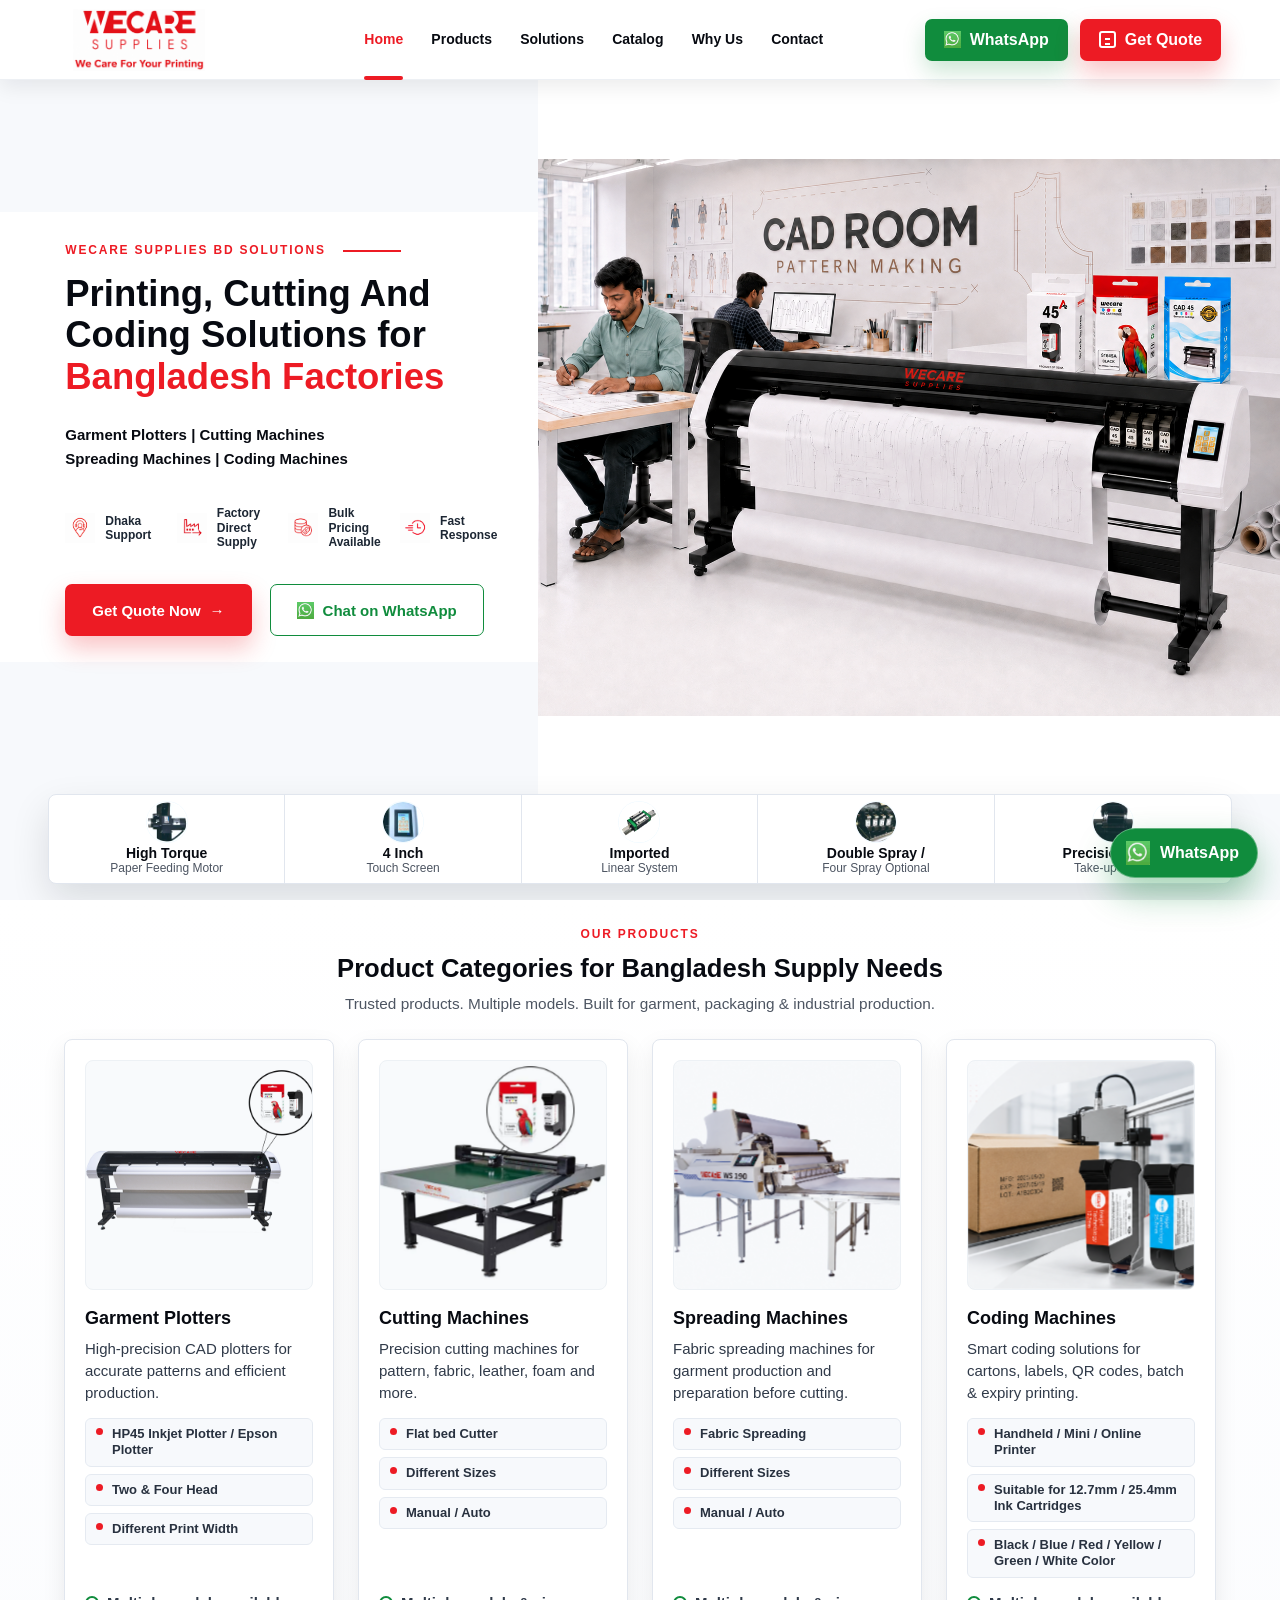
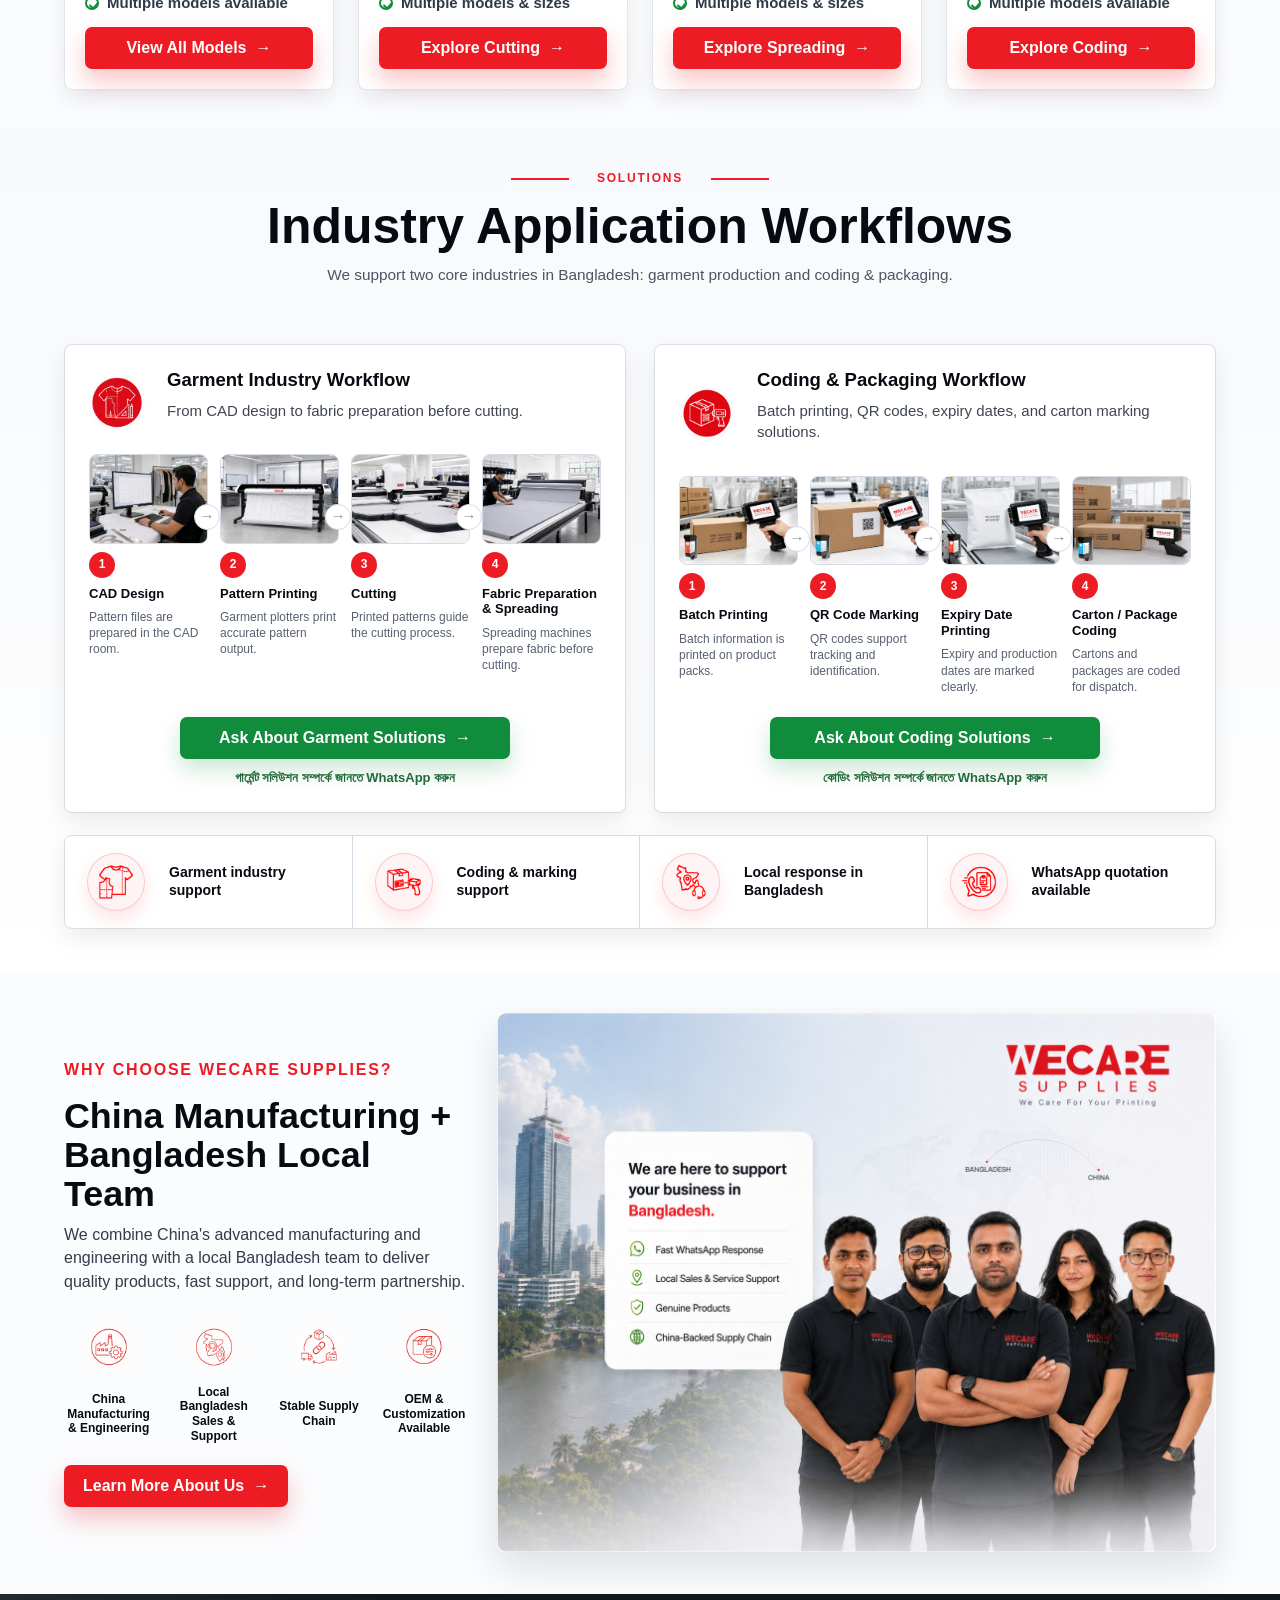
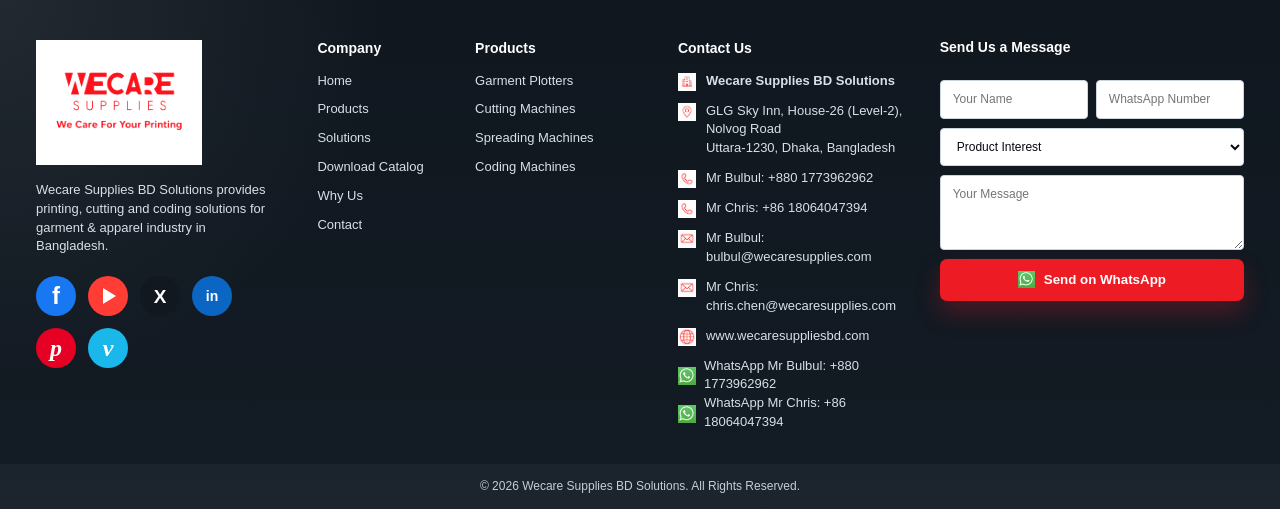
==== commit db980a55: "Add catalog download page" ====
--- a/index.html
+++ b/index.html
@@ -13,8 +13,8 @@
     <meta property="og:description" content="Printing, cutting and coding solutions for Bangladesh factories." />
     <meta property="og:url" content="https://wecaresuppliesbd.com/" />
     <meta property="og:type" content="website" />
-    <link rel="preload" href="styles.css" as="style" />
-    <link rel="stylesheet" href="styles.css" />
+    <link rel="preload" href="styles.css?v=20260704-1025" as="style" />
+    <link rel="stylesheet" href="styles.css?v=20260704-1025" />
   </head>
   <body>
     <header class="site-header">
@@ -30,6 +30,7 @@
         <a class="nav-link active" href="#home">Home</a>
         <a class="nav-link" href="#products">Products</a>
         <a class="nav-link" href="#solutions">Solutions</a>
+        <a class="nav-link" href="catalog/">Catalog</a>
         <a class="nav-link" href="#why-us">Why Us</a>
         <a class="nav-link" href="#contact">Contact</a>
       </nav>
@@ -259,7 +260,7 @@
         </div>
 
         <div class="trust-visual image-visual" aria-label="Bangladesh local team support visual">
-          <img src="assets/bangladesh-team.png" alt="Bangladesh local team support visual" />
+          <img src="assets/bangladesh-team.png?v=20260704-0954" alt="Bangladesh local team support visual" />
         </div>
       </section>
 
@@ -283,6 +284,7 @@
             <a href="#home">Home</a>
             <a href="#products">Products</a>
             <a href="#solutions">Solutions</a>
+            <a href="catalog/">Download Catalog</a>
             <a href="#why-us">Why Us</a>
             <a href="#contact">Contact</a>
           </nav>
--- a/styles.css
+++ b/styles.css
@@ -926,14 +926,14 @@
 .trust-visual.image-visual {
   display: block;
   min-height: 0;
-  aspect-ratio: 16 / 9;
+  aspect-ratio: 1448 / 1086;
   background: #fff;
 }
 .trust-visual.image-visual img {
   display: block;
   width: 100%;
   height: 100%;
-  object-fit: cover;
+  object-fit: contain;
 }
 .city-panel {
   position: relative;
@@ -1268,6 +1268,55 @@
   background: rgba(255,255,255,0.04);
   text-align: center;
   font-size: 12px;
+}
+.catalog-page {
+  background: #fff;
+}
+.catalog-hero {
+  min-height: calc(100vh - 110px);
+  display: grid;
+  place-items: center;
+  padding: 150px 24px 72px;
+  background:
+    linear-gradient(180deg, rgba(244, 24, 38, 0.04), rgba(255, 255, 255, 0) 46%),
+    #fff;
+}
+.catalog-panel {
+  width: min(860px, 100%);
+  text-align: center;
+}
+.catalog-panel h1 {
+  margin: 14px auto 16px;
+  max-width: 760px;
+  color: var(--ink);
+  font-size: clamp(42px, 6vw, 76px);
+  line-height: 0.98;
+}
+.catalog-subtitle {
+  max-width: 660px;
+  margin: 0 auto;
+  color: var(--muted);
+  font-size: clamp(18px, 2.2vw, 24px);
+  line-height: 1.45;
+}
+.catalog-actions {
+  display: flex;
+  justify-content: center;
+  gap: 14px;
+  flex-wrap: wrap;
+  margin-top: 34px;
+}
+.download-status {
+  min-height: 22px;
+  margin: 18px 0 0;
+  color: var(--green);
+  font-size: 14px;
+  font-weight: 800;
+}
+.catalog-footer-section {
+  padding: 62px 0 32px;
+  background: var(--footer);
+  color: #fff;
 }
 .sticky-whatsapp {
   position: fixed;
@@ -1370,6 +1419,20 @@
   .header-actions {
     display: none;
   }
+  .catalog-hero {
+    min-height: auto;
+    padding: 130px 18px 58px;
+  }
+  .catalog-panel h1 {
+    font-size: clamp(36px, 12vw, 52px);
+  }
+  .catalog-actions {
+    display: grid;
+    grid-template-columns: 1fr;
+  }
+  .catalog-actions .btn {
+    width: 100%;
+  }
   .screen { min-height: auto; }
   .home-screen {
     display: flex;
--- a/styles.css
+++ b/styles.css
@@ -926,14 +926,14 @@
 .trust-visual.image-visual {
   display: block;
   min-height: 0;
-  aspect-ratio: 16 / 9;
+  aspect-ratio: 1448 / 1086;
   background: #fff;
 }
 .trust-visual.image-visual img {
   display: block;
   width: 100%;
   height: 100%;
-  object-fit: cover;
+  object-fit: contain;
 }
 .city-panel {
   position: relative;
@@ -1268,6 +1268,55 @@
   background: rgba(255,255,255,0.04);
   text-align: center;
   font-size: 12px;
+}
+.catalog-page {
+  background: #fff;
+}
+.catalog-hero {
+  min-height: calc(100vh - 110px);
+  display: grid;
+  place-items: center;
+  padding: 150px 24px 72px;
+  background:
+    linear-gradient(180deg, rgba(244, 24, 38, 0.04), rgba(255, 255, 255, 0) 46%),
+    #fff;
+}
+.catalog-panel {
+  width: min(860px, 100%);
+  text-align: center;
+}
+.catalog-panel h1 {
+  margin: 14px auto 16px;
+  max-width: 760px;
+  color: var(--ink);
+  font-size: clamp(42px, 6vw, 76px);
+  line-height: 0.98;
+}
+.catalog-subtitle {
+  max-width: 660px;
+  margin: 0 auto;
+  color: var(--muted);
+  font-size: clamp(18px, 2.2vw, 24px);
+  line-height: 1.45;
+}
+.catalog-actions {
+  display: flex;
+  justify-content: center;
+  gap: 14px;
+  flex-wrap: wrap;
+  margin-top: 34px;
+}
+.download-status {
+  min-height: 22px;
+  margin: 18px 0 0;
+  color: var(--green);
+  font-size: 14px;
+  font-weight: 800;
+}
+.catalog-footer-section {
+  padding: 62px 0 32px;
+  background: var(--footer);
+  color: #fff;
 }
 .sticky-whatsapp {
   position: fixed;
@@ -1370,6 +1419,20 @@
   .header-actions {
     display: none;
   }
+  .catalog-hero {
+    min-height: auto;
+    padding: 130px 18px 58px;
+  }
+  .catalog-panel h1 {
+    font-size: clamp(36px, 12vw, 52px);
+  }
+  .catalog-actions {
+    display: grid;
+    grid-template-columns: 1fr;
+  }
+  .catalog-actions .btn {
+    width: 100%;
+  }
   .screen { min-height: auto; }
   .home-screen {
     display: flex;
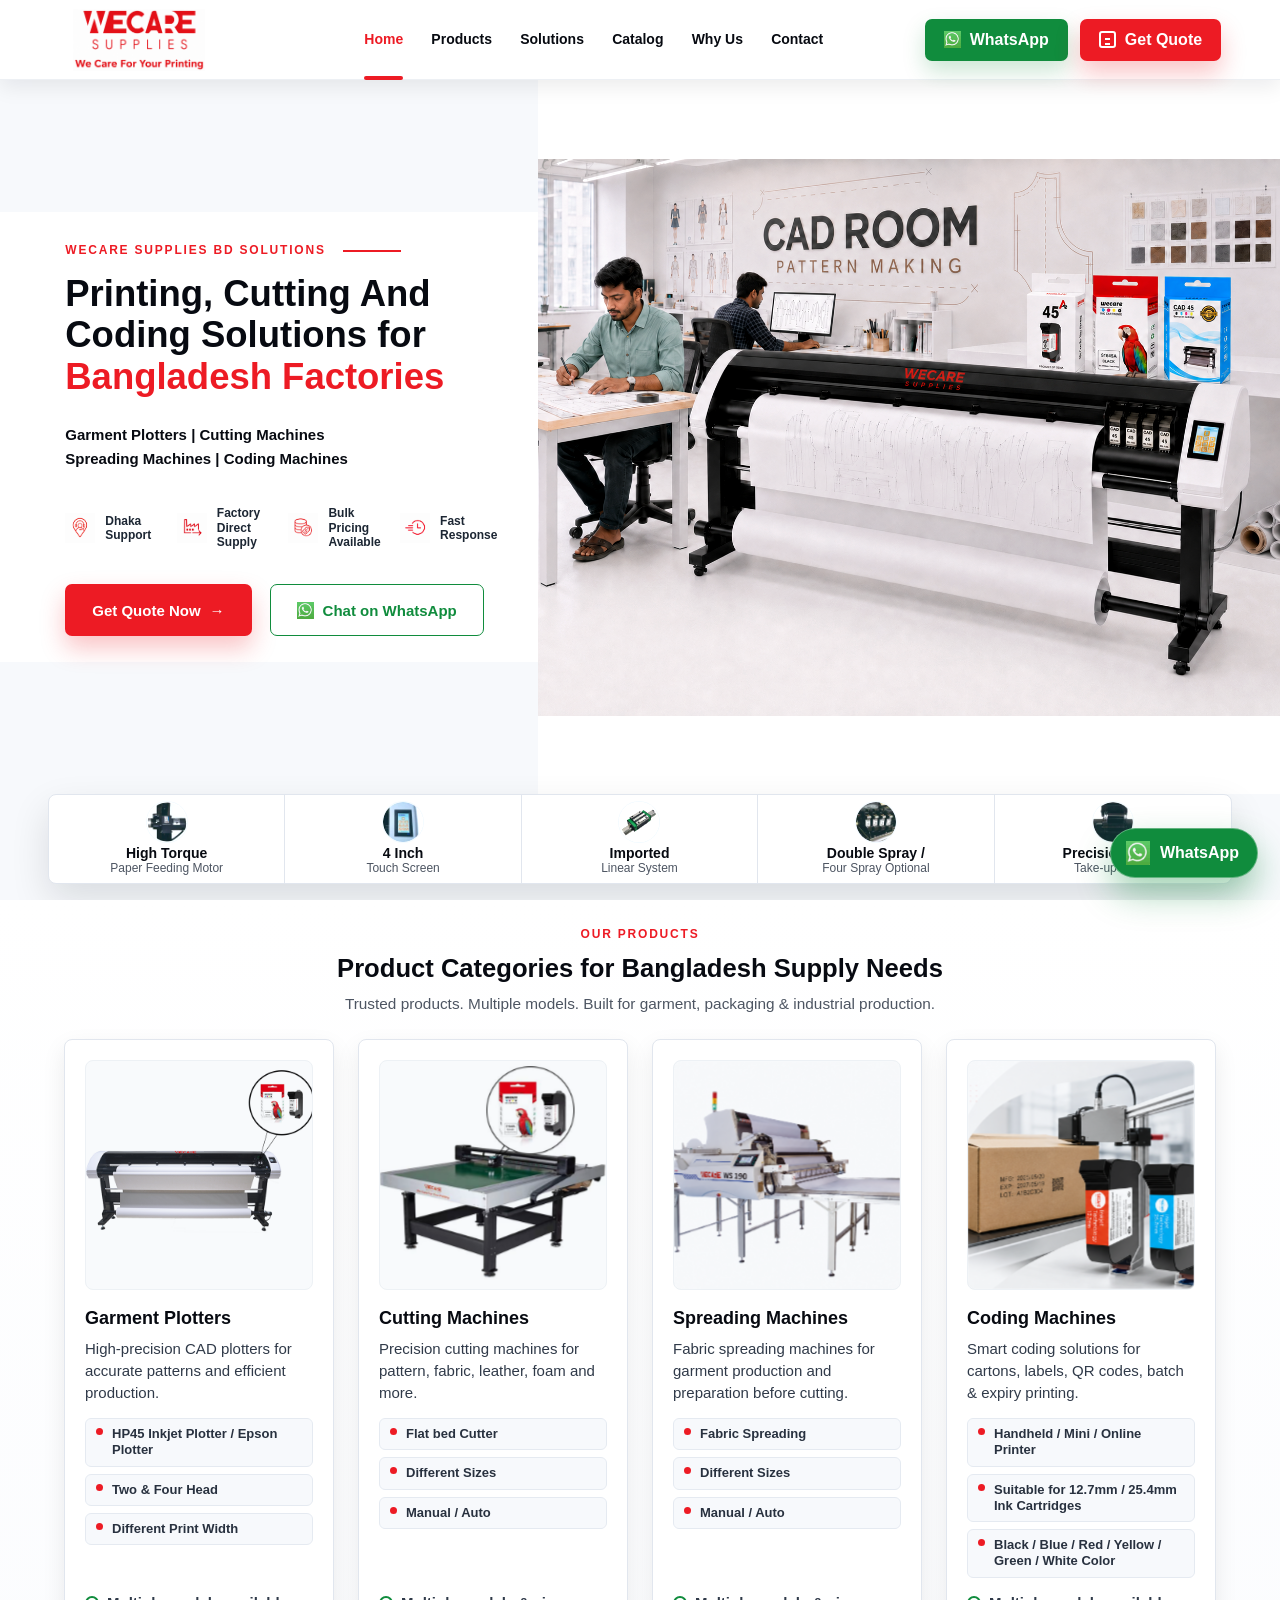
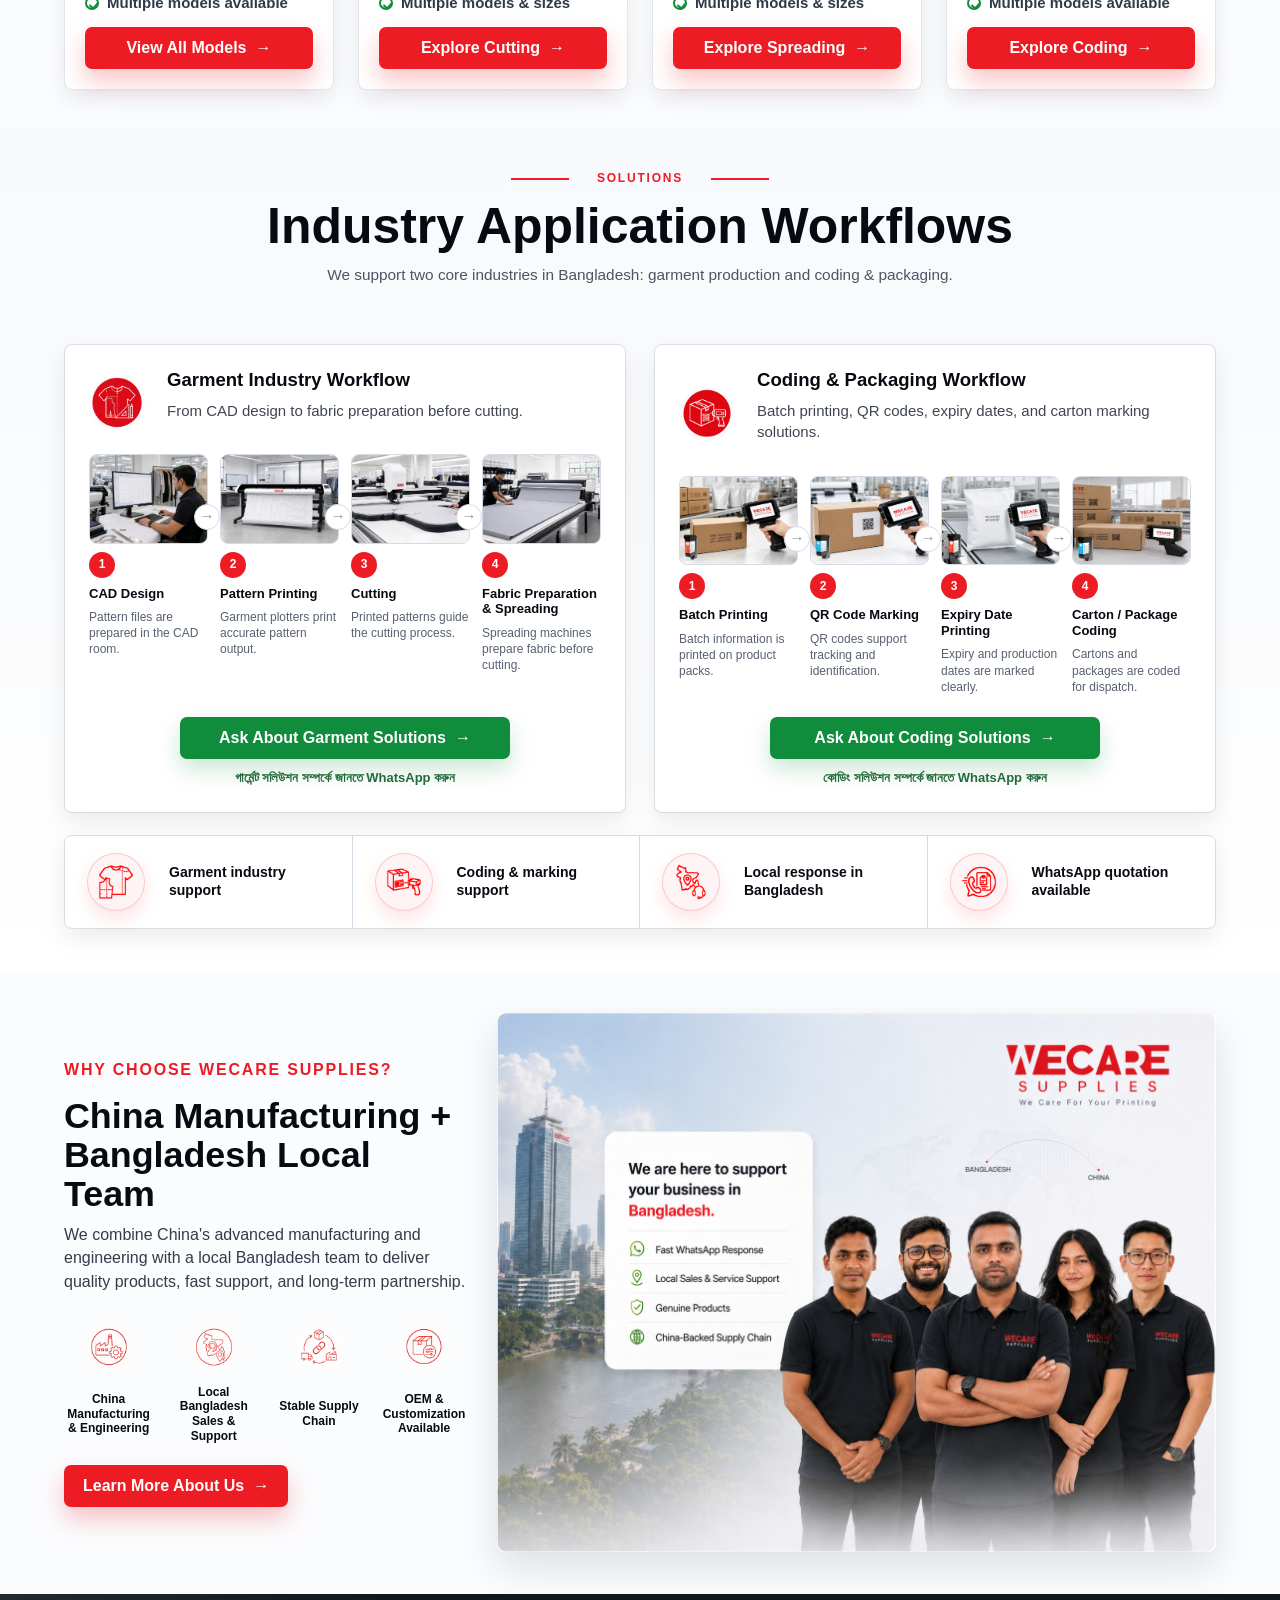
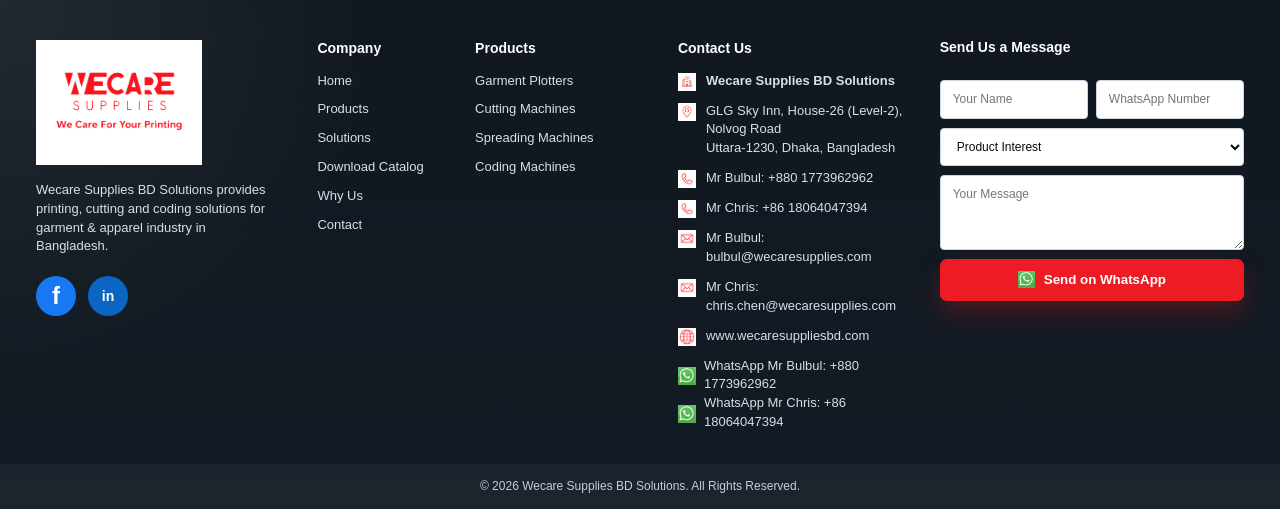
==== commit c4026fbc: "Update footer social links" ====
--- a/index.html
+++ b/index.html
@@ -271,11 +271,7 @@
             <p>Wecare Supplies BD Solutions provides printing, cutting and coding solutions for garment &amp; apparel industry in Bangladesh.</p>
             <div class="social-row" aria-label="Social media links">
               <a class="social-link facebook" href="https://www.facebook.com/wecaresuppliesbd" target="_blank" rel="noopener noreferrer" aria-label="Facebook" title="Facebook">f</a>
-              <a class="social-link youtube" href="https://www.youtube.com/@wecaresupplies" target="_blank" rel="noopener noreferrer" aria-label="YouTube" title="YouTube"><span></span></a>
-              <a class="social-link x-twitter" href="https://x.com/wecaresupplies" target="_blank" rel="noopener noreferrer" aria-label="X" title="X">X</a>
               <a class="social-link linkedin" href="https://www.linkedin.com/company/wecare-supplies-bd-solutions/" target="_blank" rel="noopener noreferrer" aria-label="LinkedIn" title="LinkedIn">in</a>
-              <a class="social-link pinterest" href="https://www.pinterest.com/wecaresupplies/" target="_blank" rel="noopener noreferrer" aria-label="Pinterest" title="Pinterest">p</a>
-              <a class="social-link vimeo" href="https://vimeo.com/wecaresupplies" target="_blank" rel="noopener noreferrer" aria-label="Vimeo" title="Vimeo">v</a>
             </div>
           </div>
 
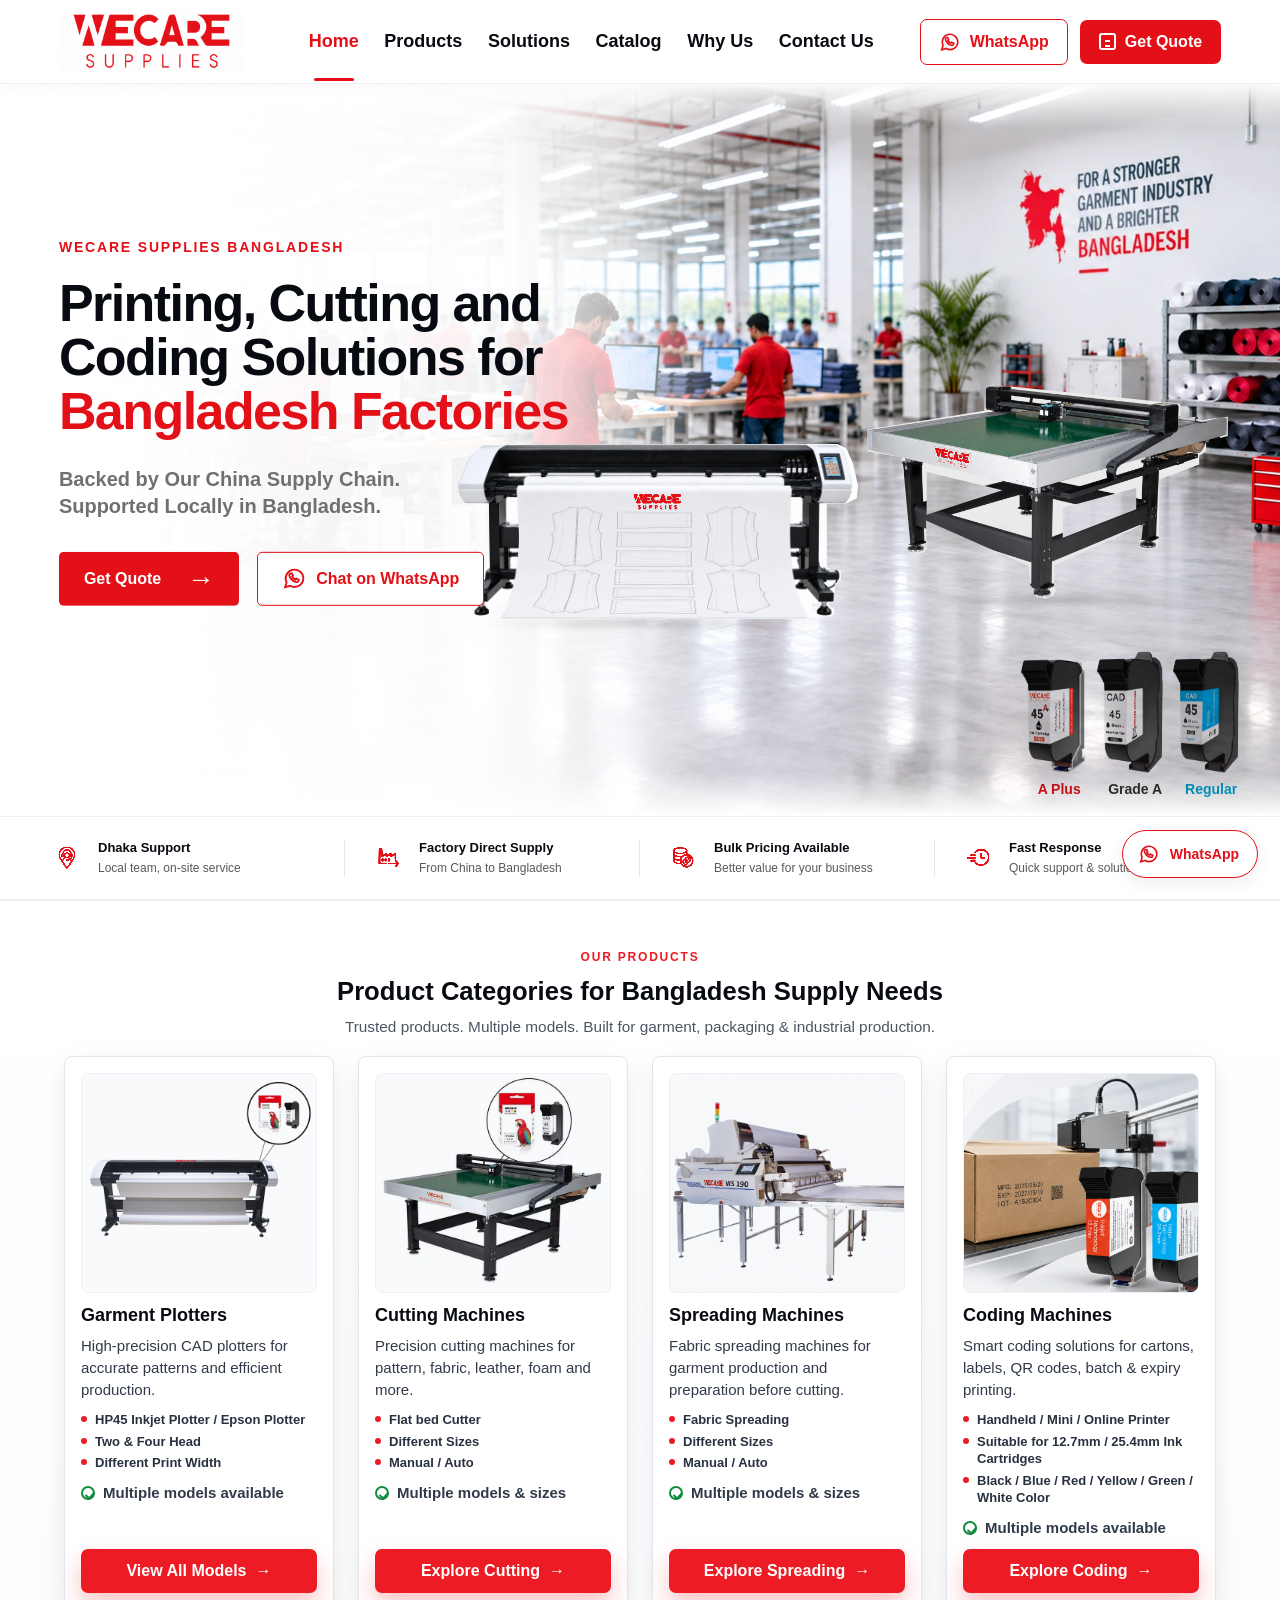
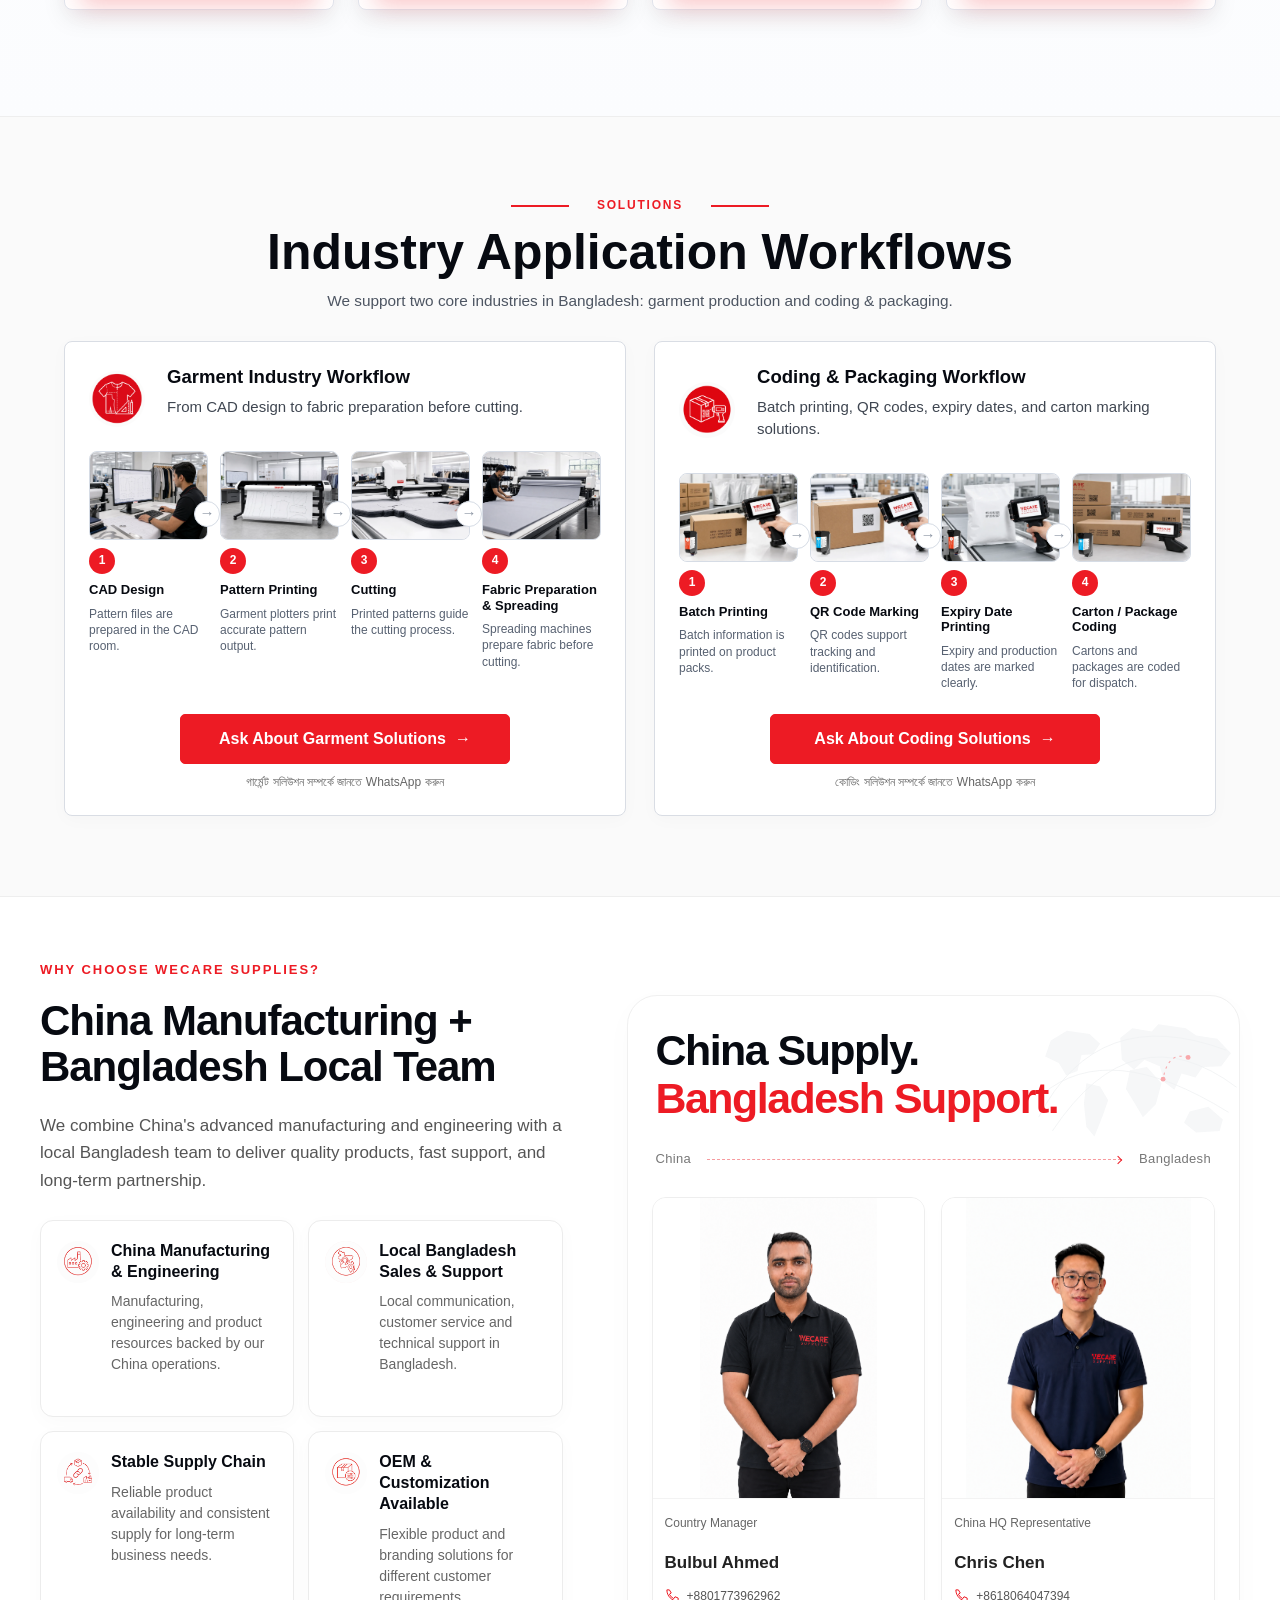
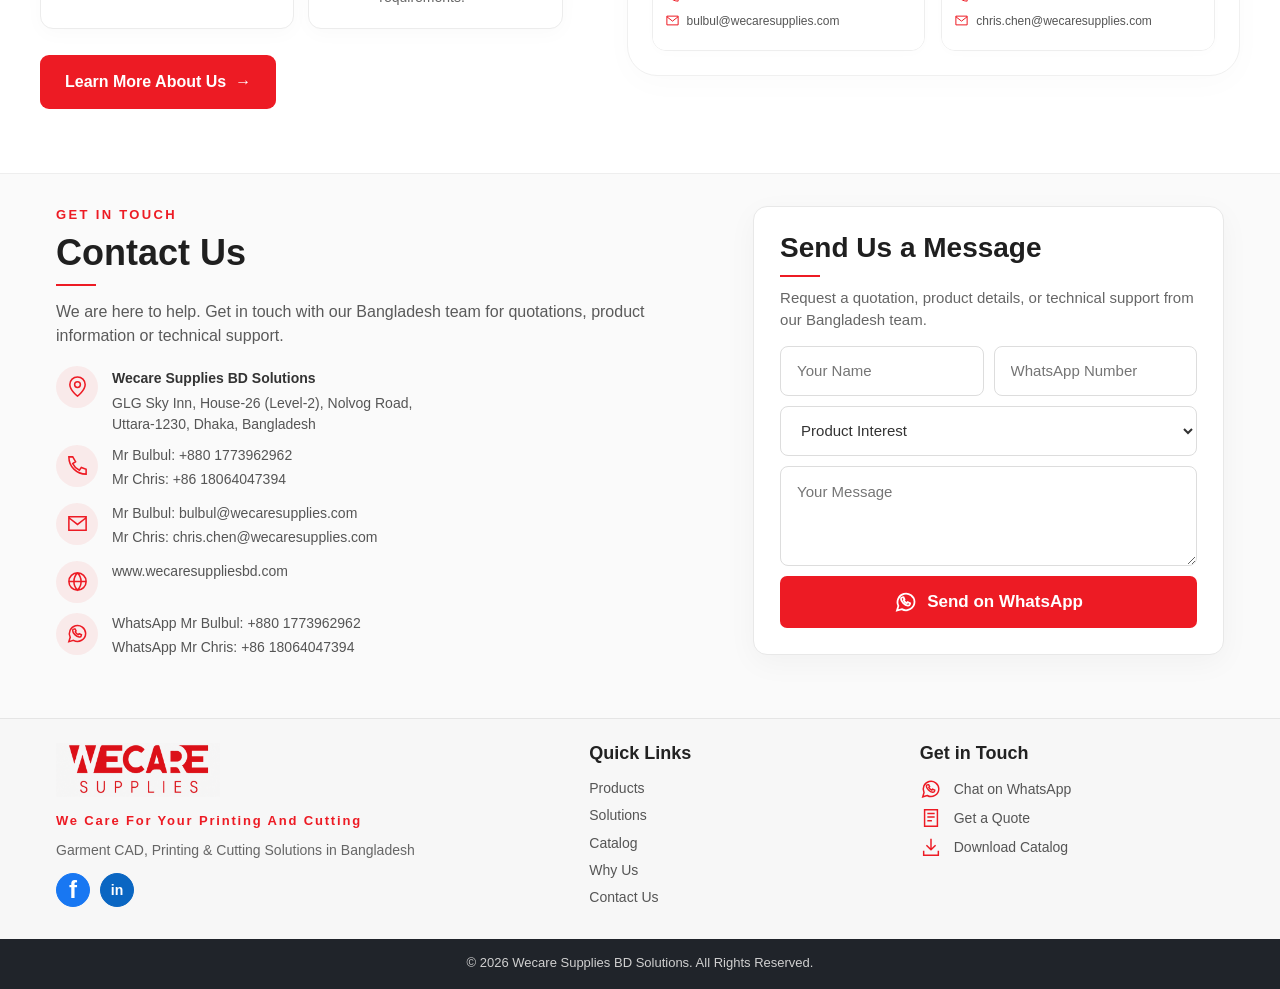
==== commit bba565ab: "Update website design and catalog" ====
--- a/index.html
+++ b/index.html
@@ -13,13 +13,16 @@
     <meta property="og:description" content="Printing, cutting and coding solutions for Bangladesh factories." />
     <meta property="og:url" content="https://wecaresuppliesbd.com/" />
     <meta property="og:type" content="website" />
-    <link rel="preload" href="styles.css?v=20260704-1025" as="style" />
-    <link rel="stylesheet" href="styles.css?v=20260704-1025" />
+    <link rel="preload" href="styles.css" as="style" />
+    <link rel="stylesheet" href="styles.css" />
+    <link rel="stylesheet" href="hero-home.css?v=22" />
+    <link rel="stylesheet" href="why-home.css?v=4" />
+    <link rel="stylesheet" href="contact-home.css?v=7" />
   </head>
-  <body>
+  <body class="home-page">
     <header class="site-header">
       <a class="brand" href="#home" aria-label="Wecare Supplies BD Solutions home">
-        <img src="assets/wecare-logo-slogan-header.png" alt="Wecare Supplies" />
+        <img src="assets/wecare-logo-slogan-header.png" alt="Wecare Supplies" width="184" height="60" />
       </a>
 
       <button class="menu-toggle" type="button" aria-expanded="false" aria-controls="primary-nav" aria-label="Open navigation">
@@ -30,61 +33,57 @@
         <a class="nav-link active" href="#home">Home</a>
         <a class="nav-link" href="#products">Products</a>
         <a class="nav-link" href="#solutions">Solutions</a>
-        <a class="nav-link" href="catalog/">Catalog</a>
+        <a class="nav-link" href="/catalog/">Catalog</a>
         <a class="nav-link" href="#why-us">Why Us</a>
-        <a class="nav-link" href="#contact">Contact</a>
+        <a class="nav-link" href="#contact">Contact Us</a>
       </nav>
 
       <div class="header-actions">
         <a class="btn btn-whatsapp js-whatsapp" href="#" data-message="Hello Wecare, I need factory solution details.">
-          <span class="btn-icon whatsapp-mark"></span>WhatsApp
+          <svg viewBox="0 0 24 24" width="27" height="27" aria-hidden="true"><path d="M20.5 11.7a8.5 8.5 0 0 1-12.7 7.4L3 20.5l1.4-4.6A8.5 8.5 0 1 1 20.5 11.7Z"/><path d="M8 7.4c-.5 0-1 1-1 1.7 0 2.4 3.7 6.2 6.7 6.5.8.1 2-.5 2.2-1.3l.2-1-2.4-1.1-.9 1c-1.4-.6-2.5-1.6-3.1-3l.8-.9-1-2Z"/></svg>WhatsApp
         </a>
-        <a class="btn btn-red js-whatsapp" href="#" data-message="Hello Wecare, please send a quotation for printing, cutting or coding solutions.">
+        <a class="btn btn-red " href="#send-message">
           <span class="btn-icon quote-mark"></span>Get Quote
         </a>
       </div>
     </header>
 
     <main>
-      <section class="screen home-screen hero" id="home" aria-labelledby="home-title">
-        <div class="hero-inner">
-          <div class="home-copy">
-            <p class="eyebrow">WECARE SUPPLIES BD SOLUTIONS</p>
-            <h1 id="home-title" class="hero-title">
-              <span>Printing, Cutting And</span>
-              <span>Coding Solutions for</span>
-              <span class="accent">Bangladesh Factories</span>
-            </h1>
-            <p class="lead"><span>Garment Plotters | Cutting Machines</span><span>Spreading Machines | Coding Machines</span></p>
-
-            <div class="trust-badges" aria-label="Trust badges">
-              <span><img class="trust-icon" src="assets/trust-dhaka-support.png" alt="" /><strong>Dhaka<br />Support</strong></span>
-              <span><img class="trust-icon" src="assets/trust-factory-direct-supply.png" alt="" /><strong>Factory Direct<br />Supply</strong></span>
-              <span><img class="trust-icon" src="assets/trust-bulk-pricing-available.png" alt="" /><strong>Bulk Pricing<br />Available</strong></span>
-              <span><img class="trust-icon" src="assets/trust-fast-response.png" alt="" /><strong>Fast<br />Response</strong></span>
-            </div>
-
-            <div class="cta-row">
-              <a class="btn btn-red btn-large js-whatsapp" href="#" data-message="Hello Wecare, please send a quotation now.">Get Quote Now <span aria-hidden="true">&rarr;</span></a>
-              <a class="btn btn-outline-green btn-large js-whatsapp" href="#" data-message="Hello Wecare, I want to chat on WhatsApp about factory solutions.">
-                <span class="btn-icon whatsapp-mark"></span>Chat on WhatsApp
-              </a>
-            </div>
+      <section class="screen home-hero" id="home" aria-labelledby="home-title">
+        <div class="home-hero-visual">
+          <picture><img src="assets/home/factory-background-v10.svg" width="1920" height="1097" fetchpriority="high" alt="Bangladesh garment factory with local team, CAD workstations and wall slogan" /></picture>
+          <span class="hero-contact-shadow hero-shadow-cutter" aria-hidden="true"></span>
+          <span class="hero-contact-shadow hero-shadow-plotter" aria-hidden="true"></span>
+          <img class="hero-machine hero-machine-cutter" src="assets/home/wecare-flatbed-pattern-cutter-original.jpg" width="1448" height="1086" alt="Original WECARE flatbed pattern cutter" />
+          <svg class="hero-brand-mark hero-machine-cutter" viewBox="0 0 1448 1086" aria-hidden="true"><defs><filter id="cutter-clear" color-interpolation-filters="sRGB"><feColorMatrix type="matrix" values="0 0 0 0 0 0 0 0 0 0 0 0 0 0 0 8 -8 0 0 -.8" result="ink"/><feFlood flood-color="#e0e1e4"/><feComposite operator="in" in2="ink"/></filter><filter id="cutter-red" color-interpolation-filters="sRGB"><feColorMatrix type="matrix" values="0 0 0 0 0 0 0 0 0 0 0 0 0 0 0 8 -8 0 0 -.8" result="ink"/><feFlood flood-color="var(--wecare-red)"/><feComposite operator="in" in2="ink"/></filter><clipPath id="cutter-ink-area"><rect x="289" y="405" width="160" height="100"/></clipPath></defs><image href="assets/home/wecare-flatbed-pattern-cutter-original.jpg" width="1448" height="1086" filter="url(#cutter-clear)" clip-path="url(#cutter-ink-area)"/><g transform="translate(48 59) scale(.87)"><image href="assets/home/wecare-flatbed-pattern-cutter-original.jpg" width="1448" height="1086" filter="url(#cutter-red)" clip-path="url(#cutter-ink-area)"/></g></svg>
+          <img class="hero-machine hero-machine-plotter" src="assets/home/wecare-garment-inkjet-plotter-v18.webp" width="1880" height="836" alt="WECARE garment inkjet plotter with original LCD control panel and CAD pattern paper" />
+<svg class="hero-brand-mark hero-machine-plotter" viewBox="0 0 1880 837" aria-hidden="true"><defs><filter id="plotter-red" color-interpolation-filters="sRGB"><feColorMatrix type="matrix" values="0 0 0 0 0 0 0 0 0 0 0 0 0 0 0 8 -8 0 0 -.8" result="ink"/><feFlood flood-color="var(--wecare-red)"/><feComposite operator="in" in2="ink"/></filter><clipPath id="plotter-ink-area"><rect x="820" y="248" width="233" height="80"/></clipPath></defs><image href="assets/home/wecare-garment-inkjet-plotter-v18.webp" width="1880" height="837" filter="url(#plotter-red)" clip-path="url(#plotter-ink-area)"/></svg>
+
+          <aside class="hero-cartridge-grades" aria-label="45A ink cartridge grades">
+            <figure class="hero-cartridge-grade grade-plus"><img src="assets/home/hero-cartridge-a-plus.webp" width="1002" height="752" alt="WECARE 45A A Plus ink cartridge" /><figcaption>A Plus</figcaption></figure>
+            <figure class="hero-cartridge-grade grade-a"><img src="assets/home/hero-cartridge-grade-a.webp" width="1002" height="752" alt="WECARE 45A Grade A ink cartridge" /><figcaption>Grade A</figcaption></figure>
+            <figure class="hero-cartridge-grade grade-regular"><img src="assets/home/hero-cartridge-regular.webp" width="1002" height="752" alt="WECARE 45A Regular ink cartridge" /><figcaption>Regular</figcaption></figure>
+          </aside>
+        </div>
+        <div class="home-hero-copy">
+          <p class="home-hero-eyebrow">WECARE SUPPLIES BANGLADESH</p>
+          <h1 id="home-title"><span>Printing, Cutting and</span> <span>Coding Solutions for</span> <span class="accent">Bangladesh Factories</span></h1>
+          <p class="home-hero-value">Backed by Our China Supply Chain.<br/>Supported Locally in Bangladesh.</p>
+          <div class="home-hero-actions">
+            <a class="btn btn-red " href="#send-message">Get Quote <span aria-hidden="true">&rarr;</span></a>
+            <a class="btn home-hero-whatsapp js-whatsapp" href="https://wa.me/8801773962962?text=Hello%20Wecare%2C%20I%20want%20to%20chat%20on%20WhatsApp%20about%20factory%20solutions." data-message="Hello Wecare, I want to chat on WhatsApp about factory solutions."><svg viewBox="0 0 24 24" width="27" height="27" aria-hidden="true"><path d="M20.5 11.7a8.5 8.5 0 0 1-12.7 7.4L3 20.5l1.4-4.6A8.5 8.5 0 1 1 20.5 11.7Z"/><path d="M8 7.4c-.5 0-1 1-1 1.7 0 2.4 3.7 6.2 6.7 6.5.8.1 2-.5 2.2-1.3l.2-1-2.4-1.1-.9 1c-1.4-.6-2.5-1.6-3.1-3l.8-.9-1-2Z"/></svg>Chat on WhatsApp</a>
           </div>
-
-          <div class="hero-image" aria-label="Bright garment CAD room with Wecare plotter, ink cartridge product display and coding carton application">
-            <img src="assets/hero-cad-room-final.png" alt="Wecare garment CAD room with plotter, CAD pattern screen, ink cartridge product display and coding machine printing on carton" />
-          </div>
-        </div>
-
-        <div class="feature-strip" aria-label="Garment plotter feature strip">
-          <article><img class="feature-photo" src="assets/feature-high-torque.jpg" alt="High Torque Paper Feeding Motor" /><div><strong>High Torque</strong><span>Paper Feeding Motor</span></div></article>
-          <article><img class="feature-photo" src="assets/feature-4-inch-touch-screen.jpg" alt="4 Inch Touch Screen" /><div><strong>4 Inch</strong><span>Touch Screen</span></div></article>
-          <article><img class="feature-photo" src="assets/feature-linear-system.jpg" alt="Imported Linear System" /><div><strong>Imported</strong><span>Linear System</span></div></article>
-          <article><img class="feature-photo" src="assets/feature-double-spray-four-spray.jpg" alt="Double Spray Four Spray Optional" /><div><strong>Double Spray /</strong><span>Four Spray Optional</span></div></article>
-          <article><img class="feature-photo" src="assets/feature-precision-steel.jpg" alt="Precision Steel Take-up Roller" /><div><strong>Precision Steel</strong><span>Take-up Roller</span></div></article>
         </div>
       </section>
+
+      <div class="home-benefits-strip" aria-label="WECARE service benefits">
+        <ul class="home-hero-benefits" aria-label="Local service and supply benefits">
+          <li><img src="assets/trust-dhaka-support.png" width="32" height="32" alt="" /><div><strong>Dhaka Support</strong><p>Local team, on-site service</p></div></li>
+          <li><img src="assets/trust-factory-direct-supply.png" width="32" height="32" alt="" /><div><strong>Factory Direct Supply</strong><p>From China to Bangladesh</p></div></li>
+          <li><img src="assets/trust-bulk-pricing-available.png" width="32" height="32" alt="" /><div><strong>Bulk Pricing Available</strong><p>Better value for your business</p></div></li>
+          <li><img src="assets/trust-fast-response.png" width="32" height="32" alt="" /><div><strong>Fast Response</strong><p>Quick support &amp; solutions</p></div></li>
+        </ul>
+      </div>
 
       <section class="screen products-screen" id="products" aria-labelledby="products-title">
         <div class="section-heading compact">
@@ -194,7 +193,7 @@
                 <p>Spreading machines prepare fabric before cutting.</p>
               </div>
             </div>
-            <a class="btn btn-whatsapp btn-wide js-whatsapp" href="#" data-message="Hello Wecare, I want to ask about Garment Solutions.">Ask About Garment Solutions <span aria-hidden="true">&rarr;</span></a>
+            <a class="btn btn-red btn-wide js-whatsapp" href="#" data-message="Hello Wecare, I want to ask about Garment Solutions.">Ask About Garment Solutions <span aria-hidden="true">&rarr;</span></a>
             <p class="micro-text">গার্মেন্ট সলিউশন সম্পর্কে জানতে WhatsApp করুন</p>
           </article>
 
@@ -232,82 +231,42 @@
                 <p>Cartons and packages are coded for dispatch.</p>
               </div>
             </div>
-            <a class="btn btn-whatsapp btn-wide js-whatsapp" href="#" data-message="Hello Wecare, I want to ask about Coding Solutions.">Ask About Coding Solutions <span aria-hidden="true">&rarr;</span></a>
+            <a class="btn btn-red btn-wide js-whatsapp" href="#" data-message="Hello Wecare, I want to ask about Coding Solutions.">Ask About Coding Solutions <span aria-hidden="true">&rarr;</span></a>
             <p class="micro-text">কোডিং সলিউশন সম্পর্কে জানতে WhatsApp করুন</p>
           </article>
-        </div>
-
-        <div class="support-row" aria-label="Solutions support points">
-          <article><span class="small-round image-round"><img src="assets/support-garment-industry.png" alt="" /></span><strong>Garment industry support</strong></article>
-          <article><span class="small-round image-round"><img src="assets/support-coding-marking.png" alt="" /></span><strong>Coding &amp; marking support</strong></article>
-          <article><span class="small-round image-round"><img src="assets/support-local-response-bangladesh.png" alt="" /></span><strong>Local response in Bangladesh</strong></article>
-          <article><span class="small-round image-round"><img src="assets/support-whatsapp-quotation.png" alt="" /></span><strong>WhatsApp quotation available</strong></article>
         </div>
       </section>
 
       <section class="screen why-screen" id="why-us" aria-labelledby="why-title">
         <div class="why-copy">
           <p class="section-label">Why Choose Wecare Supplies?</p>
-          <h2 id="why-title">China Manufacturing + Bangladesh Local Team</h2>
+          <h2 id="why-title"><span>China Manufacturing +</span><span>Bangladesh Local Team</span></h2>
           <p>We combine China's advanced manufacturing and engineering with a local Bangladesh team to deliver quality products, fast support, and long-term partnership.</p>
           <div class="trust-points">
-            <article><span class="small-round image-round"><img src="assets/why-china-manufacturing.png" alt="" /></span><strong>China Manufacturing &amp; Engineering</strong></article>
-            <article><span class="small-round image-round"><img src="assets/why-local-bangladesh-support.png" alt="" /></span><strong>Local Bangladesh Sales &amp; Support</strong></article>
-            <article><span class="small-round image-round"><img src="assets/why-reliable-supply-chain.png" alt="" /></span><strong>Stable Supply Chain</strong></article>
-            <article><span class="small-round image-round"><img src="assets/why-oem-customization.png" alt="" /></span><strong>OEM &amp; Customization Available</strong></article>
+            <article><span class="small-round image-round"><img src="assets/why-china-manufacturing.png" alt="" /></span><div><strong>China Manufacturing &amp; Engineering</strong><p>Manufacturing, engineering and product resources backed by our China operations.</p></div></article>
+            <article><span class="small-round image-round"><img src="assets/why-local-bangladesh-support.png" alt="" /></span><div><strong>Local Bangladesh Sales &amp; Support</strong><p>Local communication, customer service and technical support in Bangladesh.</p></div></article>
+            <article><span class="small-round image-round"><img src="assets/why-reliable-supply-chain.png" alt="" /></span><div><strong>Stable Supply Chain</strong><p>Reliable product availability and consistent supply for long-term business needs.</p></div></article>
+            <article><span class="small-round image-round"><img src="assets/why-oem-customization.png" alt="" /></span><div><strong>OEM &amp; Customization Available</strong><p>Flexible product and branding solutions for different customer requirements.</p></div></article>
           </div>
           <a class="btn btn-red js-whatsapp" href="#" data-message="Hello Wecare, I want to learn more about your Bangladesh support.">Learn More About Us <span aria-hidden="true">&rarr;</span></a>
         </div>
 
-        <div class="trust-visual image-visual" aria-label="Bangladesh local team support visual">
-          <img src="assets/bangladesh-team.png?v=20260704-0954" alt="Bangladesh local team support visual" />
-        </div>
+        <aside class="why-partnership" aria-label="China supply and Bangladesh support"><div class="partnership-heading"><svg class="connection-globe" viewBox="0 0 260 180" aria-hidden="true"><g class="map-land" fill="#eceef0" stroke="none"><path d="M27 41l20-12 28 4 13 12-9 13-14 1-5 20-14 5-9-15-17-8zm44 53 17 4 10 17-7 20-10 25-10-12-3-29zM113 38l15-12 24 4 8-9 34 5 13 9 26 4 17 18-12 16-23 1-9 13-17-5-9 20-12-9-6-20-19-8-13 12-15-12zM125 78l21-4 18 20-7 26-16 16-10-17-11-18zm74 51 23-6 18 16-4 14-29 2-15-12z"/></g><g class="map-orbits" fill="none" stroke="#dfe3e6" stroke-width="1"><path d="M12 136Q85-6 244 53M29 153Q129 3 257 99"/><path d="M16 108Q99 38 247 130"/></g><path class="map-connection" d="M197 62Q172 54 166 89" fill="none" stroke="#ed1b24" stroke-width="1.3" stroke-dasharray="3 5"/><g fill="#ed1b24"><circle cx="197" cy="62" r="3"/><circle cx="166" cy="89" r="3"/></g></svg><h3>China Supply.<br /><span>Bangladesh Support.</span></h3><div class="partnership-route"><span>China</span><span class="route-line" aria-hidden="true"></span><span>Bangladesh</span></div></div><div class="representatives"><figure><div class="representative-photo"><img src="assets/team-bulbul-logo-v4.png" alt="Bulbul Ahmed" loading="lazy" /></div><figcaption><p class="representative-role">Country Manager</p><strong>Bulbul Ahmed</strong><a href="tel:+8801773962962"><svg viewBox="0 0 24 24" aria-hidden="true"><path d="M7 3H3c0 10 8 18 18 18v-5l-5-2-2 3a15 15 0 0 1-7-7l3-2Z"/></svg><span>+8801773962962</span></a><a href="mailto:bulbul@wecaresupplies.com"><svg viewBox="0 0 24 24" aria-hidden="true"><path d="M3 5h18v14H3ZM3 6l9 7 9-7"/></svg><span>bulbul@wecaresupplies.com</span></a></figcaption></figure><figure><div class="representative-photo"><img src="assets/team-chris-logo-v4.png" alt="Chris Chen" loading="lazy" /></div><figcaption><p class="representative-role">China HQ Representative</p><strong>Chris Chen</strong><a href="tel:+8618064047394"><svg viewBox="0 0 24 24" aria-hidden="true"><path d="M7 3H3c0 10 8 18 18 18v-5l-5-2-2 3a15 15 0 0 1-7-7l3-2Z"/></svg><span>+8618064047394</span></a><a href="mailto:chris.chen@wecaresupplies.com"><svg viewBox="0 0 24 24" aria-hidden="true"><path d="M3 5h18v14H3ZM3 6l9 7 9-7"/></svg><span>chris.chen@wecaresupplies.com</span></a></figcaption></figure></div></aside>
       </section>
 
-      <section class="screen contact-screen" id="contact" aria-labelledby="contact-title">
-        <div class="contact-grid">
-          <div class="footer-brand">
-            <img src="assets/wecare-logo-slogan-footer-upload.png" alt="Wecare Supplies" />
-            <p>Wecare Supplies BD Solutions provides printing, cutting and coding solutions for garment &amp; apparel industry in Bangladesh.</p>
-            <div class="social-row" aria-label="Social media links">
-              <a class="social-link facebook" href="https://www.facebook.com/wecaresuppliesbd" target="_blank" rel="noopener noreferrer" aria-label="Facebook" title="Facebook">f</a>
-              <a class="social-link linkedin" href="https://www.linkedin.com/company/wecare-supplies-bd-solutions/" target="_blank" rel="noopener noreferrer" aria-label="LinkedIn" title="LinkedIn">in</a>
-            </div>
-          </div>
-
-          <nav class="footer-links" aria-label="Company links">
-            <h3>Company</h3>
-            <a href="#home">Home</a>
-            <a href="#products">Products</a>
-            <a href="#solutions">Solutions</a>
-            <a href="catalog/">Download Catalog</a>
-            <a href="#why-us">Why Us</a>
-            <a href="#contact">Contact</a>
-          </nav>
-
-          <nav class="footer-links" aria-label="Product links">
-            <h3>Products</h3>
-            <a href="#products">Garment Plotters</a>
-            <a href="#products">Cutting Machines</a>
-            <a href="#products">Spreading Machines</a>
-            <a href="#products">Coding Machines</a>
-          </nav>
-
-          <address class="contact-info">
-            <h3>Contact Us</h3>
-            <p class="contact-line"><img class="contact-icon" src="assets/contact-company.png" alt="" /><strong>Wecare Supplies BD Solutions</strong></p>
-            <p class="contact-line"><img class="contact-icon" src="assets/contact-address.png" alt="" /><span>GLG Sky Inn, House-26 (Level-2), Nolvog Road<br />Uttara-1230, Dhaka, Bangladesh</span></p>
-            <p class="contact-line"><img class="contact-icon" src="assets/contact-phone.png" alt="" />Mr Bulbul: +880 1773962962</p>
-            <p class="contact-line"><img class="contact-icon" src="assets/contact-phone.png" alt="" />Mr Chris: +86 18064047394</p>
-            <p class="contact-line"><img class="contact-icon" src="assets/contact-email.png" alt="" />Mr Bulbul: bulbul@wecaresupplies.com</p>
-            <p class="contact-line"><img class="contact-icon" src="assets/contact-email.png" alt="" />Mr Chris: chris.chen@wecaresupplies.com</p>
-            <a class="contact-line website-link" href="https://www.wecaresuppliesbd.com" target="_blank" rel="noopener"><img class="contact-icon" src="assets/contact-website.png" alt="" />www.wecaresuppliesbd.com</a>
-            <a class="footer-whatsapp js-whatsapp" href="#" data-message="Hello Wecare, I need contact support."><img class="contact-icon" src="assets/contact-whatsapp.png" alt="" />WhatsApp Mr Bulbul: +880 1773962962</a>
-            <a class="footer-whatsapp js-whatsapp" href="#" data-message="Hello Wecare, I need contact support."><img class="contact-icon" src="assets/contact-whatsapp.png" alt="" />WhatsApp Mr Chris: +86 18064047394</a>
-          </address>
-
-          <form class="message-form js-quote-form">
+      <section class="screen contact-screen contactFooterSection" id="contact" aria-labelledby="contact-heading">
+<div class="contact-grid"><div class="contact-copy">
+<p class="contact-eyebrow">GET IN TOUCH</p><h2 id="contact-heading">Contact Us</h2>
+<p class="contact-intro">We are here to help. Get in touch with our Bangladesh team for quotations, product information or technical support.</p>
+<address class="contact-info">
+<div class="contact-group"><span class="contact-symbol"><svg viewBox="0 0 24 24" aria-hidden="true"><path d="M20 10c0 6-8 12-8 12S4 16 4 10a8 8 0 1 1 16 0ZM15 10a3 3 0 1 1-6 0 3 3 0 0 1 6 0"/></svg></span><div><strong>Wecare Supplies BD Solutions</strong><p>GLG Sky Inn, House-26 (Level-2), Nolvog Road,<br />Uttara-1230, Dhaka, Bangladesh</p></div></div>
+<div class="contact-group"><span class="contact-symbol"><svg viewBox="0 0 24 24" aria-hidden="true"><path d="M7 3H3c0 10 8 18 18 18v-5l-5-2-2 3a15 15 0 0 1-7-7l3-2Z"/></svg></span><div><a href="tel:+8801773962962">Mr Bulbul: +880 1773962962</a><a href="tel:+8618064047394">Mr Chris: +86 18064047394</a></div></div>
+<div class="contact-group"><span class="contact-symbol"><svg viewBox="0 0 24 24" aria-hidden="true"><path d="M3 5h18v14H3ZM3 6l9 7 9-7"/></svg></span><div><a href="mailto:bulbul@wecaresupplies.com">Mr Bulbul: bulbul@wecaresupplies.com</a><a href="mailto:chris.chen@wecaresupplies.com">Mr Chris: chris.chen@wecaresupplies.com</a></div></div>
+<div class="contact-group"><span class="contact-symbol"><svg viewBox="0 0 24 24" aria-hidden="true"><path d="M21 12a9 9 0 1 1-18 0 9 9 0 0 1 18 0ZM3 12h18M12 3c5 5 5 13 0 18-5-5-5-13 0-18"/></svg></span><div><a href="https://www.wecaresuppliesbd.com" target="_blank" rel="noopener">www.wecaresuppliesbd.com</a></div></div>
+<div class="contact-group"><span class="contact-symbol"><svg viewBox="0 0 24 24" width="27" height="27" aria-hidden="true"><path d="M20.5 11.7a8.5 8.5 0 0 1-12.7 7.4L3 20.5l1.4-4.6A8.5 8.5 0 1 1 20.5 11.7Z"/><path d="M8 7.4c-.5 0-1 1-1 1.7 0 2.4 3.7 6.2 6.7 6.5.8.1 2-.5 2.2-1.3l.2-1-2.4-1.1-.9 1c-1.4-.6-2.5-1.6-3.1-3l.8-.9-1-2Z"/></svg></span><div><a href="https://wa.me/8801773962962" target="_blank" rel="noopener">WhatsApp Mr Bulbul: +880 1773962962</a><a href="https://wa.me/8618064047394" target="_blank" rel="noopener">WhatsApp Mr Chris: +86 18064047394</a></div></div>
+</address></div><form class="message-form js-quote-form" id="send-message" tabindex="-1" aria-labelledby="contact-title" aria-describedby="quote-description">
             <h2 id="contact-title">Send Us a Message</h2>
+            <p class="quote-description" id="quote-description">Request a quotation, product details, or technical support from our Bangladesh team.</p>
             <div class="form-pair">
               <input name="name" type="text" placeholder="Your Name" autocomplete="name" required />
               <input name="phone" type="tel" placeholder="WhatsApp Number" autocomplete="tel" required />
@@ -320,14 +279,21 @@
               <option>Coding Machines</option>
             </select>
             <textarea name="message" placeholder="Your Message"></textarea>
-            <button class="btn btn-red" type="submit"><span class="btn-icon whatsapp-mark"></span>Send on WhatsApp</button>
-          </form>
-        </div>
-        <div class="footer-bottom">&copy; 2026 Wecare Supplies BD Solutions. All Rights Reserved.</div>
-      </section>
-    </main>
-
-    <a class="sticky-whatsapp js-whatsapp" href="#" data-message="Hello Wecare, I need quick quotation support."><span class="btn-icon whatsapp-mark"></span>WhatsApp</a>
+            <button class="btn btn-red" type="submit"><svg viewBox="0 0 24 24" width="27" height="27" aria-hidden="true"><path d="M20.5 11.7a8.5 8.5 0 0 1-12.7 7.4L3 20.5l1.4-4.6A8.5 8.5 0 1 1 20.5 11.7Z"/><path d="M8 7.4c-.5 0-1 1-1 1.7 0 2.4 3.7 6.2 6.7 6.5.8.1 2-.5 2.2-1.3l.2-1-2.4-1.1-.9 1c-1.4-.6-2.5-1.6-3.1-3l.8-.9-1-2Z"/></svg>Send on WhatsApp</button>
+          </form></div>
+    <footer class="site-footer"><div class="footer-main">
+<div class="footer-brand"><img src="assets/wecare-logo-slogan-header.png" alt="WECARE Supplies" width="176" height="58" /><p class="footer-brand-slogan">We Care For Your Printing And Cutting</p><p class="footer-brand-desc">Garment CAD, Printing &amp; Cutting Solutions in Bangladesh</p><div class="social-row" aria-label="Social media links">
+
+              <a class="social-link facebook" href="https://www.facebook.com/wecaresuppliesbd/" target="_blank" rel="noopener noreferrer" aria-label="Facebook" title="Facebook">f</a>
+              <a class="social-link linkedin" href="https://www.linkedin.com/company/wecare-supplies-bd-solutions/" target="_blank" rel="noopener noreferrer" aria-label="LinkedIn" title="LinkedIn">in</a>
+            </div></div>
+<nav class="footer-quick" aria-label="Quick Links"><h3>Quick Links</h3><a href="#products">Products</a><a href="#solutions">Solutions</a><a href="/catalog/">Catalog</a><a href="#why-us">Why Us</a><a href="#contact">Contact Us</a></nav>
+<nav class="footer-touch" aria-label="Get in Touch"><h3>Get in Touch</h3><a href="https://wa.me/8801773962962" target="_blank" rel="noopener"><svg viewBox="0 0 24 24" width="27" height="27" aria-hidden="true"><path d="M20.5 11.7a8.5 8.5 0 0 1-12.7 7.4L3 20.5l1.4-4.6A8.5 8.5 0 1 1 20.5 11.7Z"/><path d="M8 7.4c-.5 0-1 1-1 1.7 0 2.4 3.7 6.2 6.7 6.5.8.1 2-.5 2.2-1.3l.2-1-2.4-1.1-.9 1c-1.4-.6-2.5-1.6-3.1-3l.8-.9-1-2Z"/></svg>Chat on WhatsApp</a><a href="#send-message"><svg viewBox="0 0 24 24" aria-hidden="true"><path d="M5 3h14v18H5ZM8 7h8M8 11h8M8 15h5"/></svg>Get a Quote</a><a href="/catalog/"><svg viewBox="0 0 24 24" aria-hidden="true"><path d="M12 3v12m-5-5 5 5 5-5M4 16v5h16v-5"/></svg>Download Catalog</a></nav>
+</div><div class="contact-copyright">&copy; 2026 Wecare Supplies BD Solutions. All Rights Reserved.</div></footer>
+</section>
+</main>
+
+    <a class="sticky-whatsapp js-whatsapp" href="#" data-message="Hello Wecare, I need quick quotation support."><svg viewBox="0 0 24 24" width="27" height="27" aria-hidden="true"><path d="M20.5 11.7a8.5 8.5 0 0 1-12.7 7.4L3 20.5l1.4-4.6A8.5 8.5 0 1 1 20.5 11.7Z"/><path d="M8 7.4c-.5 0-1 1-1 1.7 0 2.4 3.7 6.2 6.7 6.5.8.1 2-.5 2.2-1.3l.2-1-2.4-1.1-.9 1c-1.4-.6-2.5-1.6-3.1-3l.8-.9-1-2Z"/></svg>WhatsApp</a>
     <div class="image-lightbox" id="product-lightbox" aria-hidden="true">
       <button class="lightbox-backdrop" type="button" aria-label="Close image preview"></button>
       <div class="lightbox-panel" role="dialog" aria-modal="true" aria-label="Product image preview">
@@ -336,5 +302,6 @@
       </div>
     </div>
     <script src="script.js" defer></script>
+    <script src="contact-visual.js" defer></script>
   </body>
 </html>
--- a/styles.css
+++ b/styles.css
@@ -926,14 +926,14 @@
 .trust-visual.image-visual {
   display: block;
   min-height: 0;
-  aspect-ratio: 1448 / 1086;
+  aspect-ratio: 16 / 9;
   background: #fff;
 }
 .trust-visual.image-visual img {
   display: block;
   width: 100%;
   height: 100%;
-  object-fit: contain;
+  object-fit: cover;
 }
 .city-panel {
   position: relative;
@@ -1268,55 +1268,6 @@
   background: rgba(255,255,255,0.04);
   text-align: center;
   font-size: 12px;
-}
-.catalog-page {
-  background: #fff;
-}
-.catalog-hero {
-  min-height: calc(100vh - 110px);
-  display: grid;
-  place-items: center;
-  padding: 150px 24px 72px;
-  background:
-    linear-gradient(180deg, rgba(244, 24, 38, 0.04), rgba(255, 255, 255, 0) 46%),
-    #fff;
-}
-.catalog-panel {
-  width: min(860px, 100%);
-  text-align: center;
-}
-.catalog-panel h1 {
-  margin: 14px auto 16px;
-  max-width: 760px;
-  color: var(--ink);
-  font-size: clamp(42px, 6vw, 76px);
-  line-height: 0.98;
-}
-.catalog-subtitle {
-  max-width: 660px;
-  margin: 0 auto;
-  color: var(--muted);
-  font-size: clamp(18px, 2.2vw, 24px);
-  line-height: 1.45;
-}
-.catalog-actions {
-  display: flex;
-  justify-content: center;
-  gap: 14px;
-  flex-wrap: wrap;
-  margin-top: 34px;
-}
-.download-status {
-  min-height: 22px;
-  margin: 18px 0 0;
-  color: var(--green);
-  font-size: 14px;
-  font-weight: 800;
-}
-.catalog-footer-section {
-  padding: 62px 0 32px;
-  background: var(--footer);
-  color: #fff;
 }
 .sticky-whatsapp {
   position: fixed;
@@ -1419,20 +1370,6 @@
   .header-actions {
     display: none;
   }
-  .catalog-hero {
-    min-height: auto;
-    padding: 130px 18px 58px;
-  }
-  .catalog-panel h1 {
-    font-size: clamp(36px, 12vw, 52px);
-  }
-  .catalog-actions {
-    display: grid;
-    grid-template-columns: 1fr;
-  }
-  .catalog-actions .btn {
-    width: 100%;
-  }
   .screen { min-height: auto; }
   .home-screen {
     display: flex;
--- a/styles.css
+++ b/styles.css
@@ -926,14 +926,14 @@
 .trust-visual.image-visual {
   display: block;
   min-height: 0;
-  aspect-ratio: 1448 / 1086;
+  aspect-ratio: 16 / 9;
   background: #fff;
 }
 .trust-visual.image-visual img {
   display: block;
   width: 100%;
   height: 100%;
-  object-fit: contain;
+  object-fit: cover;
 }
 .city-panel {
   position: relative;
@@ -1268,55 +1268,6 @@
   background: rgba(255,255,255,0.04);
   text-align: center;
   font-size: 12px;
-}
-.catalog-page {
-  background: #fff;
-}
-.catalog-hero {
-  min-height: calc(100vh - 110px);
-  display: grid;
-  place-items: center;
-  padding: 150px 24px 72px;
-  background:
-    linear-gradient(180deg, rgba(244, 24, 38, 0.04), rgba(255, 255, 255, 0) 46%),
-    #fff;
-}
-.catalog-panel {
-  width: min(860px, 100%);
-  text-align: center;
-}
-.catalog-panel h1 {
-  margin: 14px auto 16px;
-  max-width: 760px;
-  color: var(--ink);
-  font-size: clamp(42px, 6vw, 76px);
-  line-height: 0.98;
-}
-.catalog-subtitle {
-  max-width: 660px;
-  margin: 0 auto;
-  color: var(--muted);
-  font-size: clamp(18px, 2.2vw, 24px);
-  line-height: 1.45;
-}
-.catalog-actions {
-  display: flex;
-  justify-content: center;
-  gap: 14px;
-  flex-wrap: wrap;
-  margin-top: 34px;
-}
-.download-status {
-  min-height: 22px;
-  margin: 18px 0 0;
-  color: var(--green);
-  font-size: 14px;
-  font-weight: 800;
-}
-.catalog-footer-section {
-  padding: 62px 0 32px;
-  background: var(--footer);
-  color: #fff;
 }
 .sticky-whatsapp {
   position: fixed;
@@ -1419,20 +1370,6 @@
   .header-actions {
     display: none;
   }
-  .catalog-hero {
-    min-height: auto;
-    padding: 130px 18px 58px;
-  }
-  .catalog-panel h1 {
-    font-size: clamp(36px, 12vw, 52px);
-  }
-  .catalog-actions {
-    display: grid;
-    grid-template-columns: 1fr;
-  }
-  .catalog-actions .btn {
-    width: 100%;
-  }
   .screen { min-height: auto; }
   .home-screen {
     display: flex;
--- a/hero-home.css
+++ b/hero-home.css
@@ -0,0 +1,328 @@
+/* Homepage-specific presentation. */
+.home-page { --header-h: 84px; }
+.home-page .site-header { height: 84px; min-height: 84px; background: #fff; box-shadow: 0 3px 14px #00000008; }
+.home-page .brand img { width: 184px; height: 60px; max-height: none; object-fit: cover; object-position: center top; }
+.home-page .header-nav { font-size: 18px; font-weight: 600; gap: clamp(24px, 2vw, 32px); }
+.home-page .nav-link.active::after { height: 3px; bottom: -8px; left: 5px; right: 5px; }
+.home-page .header-actions .btn { min-height: 44px; box-shadow: none; }
+.home-page .header-actions .btn-whatsapp { color: var(--red); border: 1px solid var(--red); background: #fff; }
+.home-page .header-actions .btn-whatsapp:hover { background: #fff5f5; }
+.home-page .header-actions svg, .home-page .sticky-whatsapp svg { width: 22px; height: 22px; flex: 0 0 22px; stroke-width: 1.8; }
+.home-page .sticky-whatsapp { background: #fff; color: var(--red); border: 1px solid var(--red); box-shadow: 0 5px 18px #00000012; min-height: 44px; font-size: 14px; }
+.home-page .sticky-whatsapp:hover { background: #fff5f5; }
+.home-hero { isolation: isolate; display: flex; align-items: center; height: calc(100svh - var(--header-h) - 84px); min-height: 560px; background: #fff; }
+.home-hero-visual { position: absolute; inset: 0; z-index: 0; }
+.home-hero-visual picture { display: flex; align-items: center; width: 100%; height: 100%; }
+.home-hero-visual picture img { width: 100%; height: 100%; max-height: 760px; object-fit: contain; object-position: right center; mask-image: linear-gradient(180deg, transparent, #000 6%, #000 94%, transparent); }
+.home-hero::before { content: ""; position: absolute; inset: 0; z-index: 1; pointer-events: none; background: linear-gradient(90deg, #fff 0%, #fffffff5 26%, #fffffff0 38%, #ffffffb3 48%, transparent 58%); }
+.home-hero-eyebrow { color: var(--red); font-size: 14px; line-height: 1.4; font-weight: 600; letter-spacing: .13em; margin: 0 0 18px; }
+.home-hero-copy { position: relative; z-index: 2; width: 52%; max-width: 720px; margin-left: clamp(40px, 4.6vw, 88px); padding-block: 16px; }
+.home-hero h1 { font-size: clamp(52px, 3.8vw, 62px); line-height: 1.04; letter-spacing: -.03em; font-weight: 800; margin: 0 0 28px; }
+.home-hero-value { text-wrap: balance; max-width: 600px; margin: 0 0 32px; color: #444; font-size: clamp(20px, 1.5vw, 23px); font-weight: 600; line-height: 1.35; }
+.home-hero h1 span { display: block; color: var(--ink); }
+.home-hero h1 .accent { color: var(--red); }
+.home-hero-actions { display: flex; gap: 18px; }
+.home-hero-actions .btn { min-height: 54px; font-size: 16px; padding: 13px 24px; border-radius: 5px; }
+.home-hero-actions .btn-red { min-width: 174px; gap: 26px; box-shadow: none; }
+.home-hero-actions .btn-red span { font-size: 27px; line-height: .6; font-weight: 400; }
+.home-hero-whatsapp { background: #fff; border: 1px solid var(--red); color: var(--red); }
+.home-hero-whatsapp svg { flex: 0 0 25px; width: 25px; height: 25px; stroke-width: 1.8; }
+.home-hero-whatsapp:hover { background: #fff5f5; }
+.home-page .site-header a:focus-visible, .home-hero a:focus-visible, .home-page .sticky-whatsapp:focus-visible { outline: 3px solid var(--ink); outline-offset: 5px; }
+.home-benefits-strip { min-height: 84px; display: flex; align-items: center; background: #fff; border-top: 1px solid #eeeeee; border-bottom: 1px solid #eeeeee; }
+.home-hero-benefits { display: grid; grid-template-columns: repeat(4, minmax(0, 1fr)); width: min(1240px, calc(100% - 100px)); margin: 0 auto; padding: 0; list-style: none; }
+.home-hero-benefits li { display: flex; align-items: center; gap: 14px; padding: 0 26px; border-right: 1px solid #e7e7e7; }
+.home-hero-benefits li:first-child { padding-left: 0; }
+.home-hero-benefits li:last-child { border: 0; padding-right: 0; }
+.home-hero-benefits img { flex: 0 0 34px; width: 34px; height: 34px; object-fit: contain; }
+.home-hero-benefits strong { display: block; font-size: 13px; line-height: 1.35; }
+.home-hero-benefits p { margin: 4px 0 0; color: #595959; font-size: 12px; line-height: 1.4; }
+.home-hero-cartridge { position: absolute; right: 2.2%; bottom: 18px; width: 255px; padding: 12px 10px 12px 16px; display: flex; align-items: center; background: #ffffffed; border: 1px solid #eeeeee; border-radius: 8px; box-shadow: 0 2px 8px #00000006; }
+.home-hero-cartridge > div { flex: 0 0 48%; }
+.home-hero-cartridge strong { font-size: 17px; line-height: 1.15; }
+.home-hero-cartridge p { margin: 8px 0 6px; font-size: 10px; line-height: 1.4; }
+.home-hero-cartridge span { display: block; width: 24px; height: 2px; background: var(--red); }
+.home-hero-cartridge > img { width: 52%; height: auto; mix-blend-mode: multiply; }
+.home-page #send-message { scroll-margin-top: calc(var(--header-h) + 24px); }
+.home-page #send-message:focus-visible { outline: 2px solid var(--red); outline-offset: 12px; }
+.home-page .message-form h2 { margin-bottom: 2px; }
+.home-page .quote-description { margin: 0 0 10px; color: #d7dfe8; font-size: 12px; line-height: 1.55; }
+/* Section rhythm changes spacing only; content and internal layouts stay intact. */
+.home-page :is(.products-screen, .solutions-screen, .why-screen) {
+  min-height: calc(100svh - var(--header-h));
+  padding-block: clamp(64px, 8vh, 96px);
+  border-top: 1px solid #eeeeee;
+}
+.home-page .contact-screen { min-height: calc(100svh - var(--header-h)); }
+@media (min-width: 821px) and (max-width: 1100px) {
+  .home-page .site-header { height: 112px; --header-h: 112px; }
+  .home-page { --header-h: 112px; }
+  .home-hero { height: calc(100svh - var(--header-h) - 84px); }
+  .home-hero-copy { width: 57%; margin-left: 28px; }
+  .home-hero h1 { font-size: clamp(36px, 4vw, 44px); }
+  .home-hero-value { font-size: 20px; }
+  .home-hero::before { background: linear-gradient(90deg, #fff 0%, #fffffff5 34%, #ffffffa6 45%, transparent 65%); }
+  .home-hero-actions { gap: 10px; }
+  .home-hero-actions .btn { padding-inline: 14px; min-width: 0; font-size: 14px; }
+  .home-hero-benefits { width: calc(100% - 48px); }
+  .home-hero-benefits li { gap: 8px; padding: 0 12px; }
+  .home-hero-benefits strong { font-size: 12px; }
+  .home-hero-benefits p { font-size: 11px; }
+}
+@media (max-width: 820px) {
+  .home-page { --header-h: 72px; }
+  .home-page .site-header { height: 72px; min-height: 72px; }
+  .home-page .brand img { width: 164px; height: 54px; }
+  .home-page .header-nav { font-size: 16px; gap: 0; }
+  .home-hero { display: flex; flex-direction: column; height: auto; min-height: 0; }
+  .home-hero-eyebrow { font-size: 12px; letter-spacing: .12em; margin-bottom: 16px; }
+  .home-hero::before { display: none; }
+  .home-hero-copy { order: 0; width: 100%; max-width: 620px; margin: 0; padding: 26px 22px 18px; }
+  .home-hero h1 { font-size: clamp(34px, 9.75vw, 50px); line-height: 1.06; letter-spacing: -.03em; margin-bottom: 24px; }
+  .home-hero h1 span { display: inline; }
+  .home-hero h1 .accent { display: block; }
+  .home-hero-value { font-size: 18px; line-height: 1.35; margin-bottom: 30px; }
+  .home-hero-actions { display: flex; gap: 10px; }
+  .home-hero-actions .btn { flex: 1; min-width: 0; min-height: 50px; font-size: 13px; padding: 11px 9px; gap: 7px; }
+  .home-hero-actions .btn-red { flex: .75; }
+  .home-hero-actions .btn-red span { font-size: 22px; }
+  .home-hero-actions svg { width: 21px; height: 21px; flex-basis: 21px; }
+  .home-hero-visual { order: 1; position: relative; inset: auto; width: 100%; padding-bottom: 70px; }
+  .home-hero-visual picture { height: auto; aspect-ratio: 1.35; }
+  .home-hero-visual picture img { object-fit: cover; object-position: center 58%; mask-image: none; }
+  .home-hero-cartridge { width: 210px; right: 14px; bottom: 10px; padding: 8px 12px; }
+  .home-hero-cartridge strong { font-size: 14px; }
+  .home-hero-cartridge p { font-size: 9px; margin-top: 5px; }
+  .home-benefits-strip { min-height: 0; padding: 22px; }
+  .home-hero-benefits { width: 100%; grid-template-columns: repeat(2, minmax(0, 1fr)); gap: 20px 14px; }
+  .home-hero-benefits li { padding: 0; border: 0; gap: 8px; align-items: flex-start; }
+  .home-hero-benefits img { width: 26px; height: 28px; flex-basis: 26px; }
+  .home-hero-benefits strong { font-size: 11px; }
+  .home-hero-benefits p { font-size: 11px; }
+  .home-page .sticky-whatsapp { right: 12px; bottom: 12px; width: 46px; height: 46px; min-height: 46px; padding: 11px; font-size: 0; gap: 0; }
+  .home-hero-benefits li:last-child { padding-right: 32px; }
+  .home-page :is(.products-screen, .solutions-screen, .why-screen) { min-height: 0; padding-block: 56px; }
+  .home-page .contact-screen { min-height: 0; }
+}
+@media (prefers-reduced-motion: reduce) {
+  html { scroll-behavior: auto; }
+}
+@media (min-width: 600px) and (max-width: 820px) {
+  .home-hero-visual picture { height: 380px; aspect-ratio: auto; }
+  .home-hero-visual picture img { object-fit: contain; }
+}
+@media (max-width: 360px) {
+  .home-hero-copy { padding-inline: 18px; }
+  .home-hero h1 { font-size: 32px; }
+  .home-hero-actions .btn { font-size: 12px; padding-inline: 7px; }
+  .home-benefits-strip { padding-inline: 18px; }
+}
+
+/* Products-only viewport layout: content stays in normal document flow. */
+.home-page #products {
+  min-height: calc(100svh - var(--header-h));
+  padding-top: 48px;
+  padding-bottom: 48px;
+  overflow: visible;
+}
+.home-page #products .section-heading { margin-bottom: 18px; }
+.home-page #products .product-list { align-items: stretch; }
+.home-page #products .product-card { display: flex; flex-direction: column; min-height: 0; padding: 16px; }
+.home-page #products .product-image-trigger { height: clamp(176px, calc(100svh - 592px), 220px); flex-shrink: 0; margin-bottom: 12px; }
+.home-page #products .product-card > p:not(.product-note) { margin-bottom: 10px; }
+.home-page #products .product-specs { gap: 4px; margin-bottom: 10px; }
+.home-page #products .product-specs li { min-height: 0; padding: 0 0 0 14px; border: 0; border-radius: 0; background: transparent; line-height: 1.35; }
+.home-page #products .product-specs li::before { top: 5px; left: 0; width: 6px; height: 6px; }
+.home-page #products .product-note { margin: 0 0 10px; }
+.home-page #products .product-cta { margin-top: auto; min-height: 44px; flex-shrink: 0; }
+@media (min-width: 1101px) and (max-height: 800px) {
+  .home-page #products { padding-top: 32px; padding-bottom: 32px; }
+}
+@media (max-width: 1100px) {
+  .home-page #products { min-height: 0; padding-top: 48px; padding-bottom: 48px; }
+  .home-page #products .product-image-trigger { height: 210px; }
+}
+/* Keep large screens compact rather than stretching empty space indefinitely. */
+.home-page #products { min-height: min(calc(100svh - var(--header-h)), 840px); justify-content: flex-start; }
+@media (min-width: 1101px) and (max-height: 800px) {
+  .home-page #products .section-heading { margin-bottom: 14px; }
+  .home-page #products .product-card { padding: 14px; }
+  .home-page #products .product-image-trigger { height: 166px; margin-bottom: 8px; }
+  .home-page #products .product-card > p:not(.product-note) { margin-bottom: 8px; }
+  .home-page #products .product-specs { gap: 2px; margin-bottom: 8px; }
+  .home-page #products .product-note { margin-bottom: 8px; }
+}
+@media (max-width: 1100px) { .home-page #products { min-height: 0; } }
+/* Why Us: preserve original copy and assets; adapt only this section's layout. */
+.home-page .why-screen {
+  grid-template-columns: minmax(0, 1fr) minmax(0, 1fr);
+  gap: clamp(32px, 4vw, 72px);
+  min-height: min(820px, calc(100svh - var(--header-h)));
+  padding: 56px max(40px, calc((100vw - 1440px) / 2));
+  background: #fff;
+}
+.home-page .why-copy { max-width: 660px; }
+.home-page .why-copy .section-label {
+  margin-bottom: 16px;
+  color: var(--red);
+  font-size: 14px;
+  font-weight: 600;
+  letter-spacing: .08em;
+}
+.home-page .why-copy h2 {
+  margin-bottom: 22px;
+  font-size: clamp(32px, 2.8vw, 44px);
+  line-height: 1.12;
+  letter-spacing: -.025em;
+  color: var(--ink);
+}
+.home-page .why-copy > p:not(.section-label) {
+  margin-bottom: 0;
+  font-size: 17px;
+  line-height: 1.6;
+  color: #444;
+}
+.home-page .why-screen .trust-points {
+  grid-template-columns: repeat(2, minmax(0, 1fr));
+  gap: 14px;
+  margin: 28px 0;
+}
+.home-page .why-screen .trust-points article {
+  grid-template-columns: 42px minmax(0, 1fr);
+  align-items: center;
+  justify-items: start;
+  gap: 12px;
+  min-height: 88px;
+  padding: 14px;
+  text-align: left;
+  font-size: 15px;
+  line-height: 1.4;
+  border: 1px solid #eee;
+  border-radius: 6px;
+  background: #fff;
+}
+.home-page .why-screen .small-round { width: 42px; height: 42px; background: #fff5f5; box-shadow: none; }
+.home-page .why-copy > .btn { min-height: 50px; box-shadow: none; }
+.home-page .why-screen .trust-visual { box-shadow: 0 8px 26px #0000000d; }
+@media (max-width: 1100px) {
+  .home-page .why-screen { grid-template-columns: 1fr; min-height: 0; padding: 48px 28px; gap: 32px; }
+  .home-page .why-copy, .home-page .why-screen .trust-visual { width: 100%; max-width: 720px; margin-inline: auto; }
+}
+@media (max-width: 580px) {
+  .home-page .why-screen { padding: 40px 22px; gap: 28px; }
+  .home-page .why-copy .section-label { font-size: 12px; letter-spacing: .05em; }
+  .home-page .why-copy h2 { font-size: 32px; margin-bottom: 20px; }
+  .home-page .why-copy > p:not(.section-label) { font-size: 16px; line-height: 1.55; }
+  .home-page .why-screen .trust-points { gap: 12px; margin: 24px 0; }
+  .home-page .why-screen .trust-points article { grid-template-columns: 1fr; align-content: start; gap: 12px; padding: 14px; font-size: 14px; }
+}
+/* Solutions: two workflows with brand-red CTAs, without the duplicate support strip. */
+.home-page .solutions-screen { min-height: min(780px, calc(100svh - var(--header-h))); padding-block: 48px; gap: 28px; background: #fafafa; }
+.home-page .solutions-screen .section-heading { margin-bottom: 0; }
+.home-page .solutions-screen .application-card { padding: 24px; box-shadow: 0 4px 18px #00000006; }
+.home-page .solutions-screen .application-card .btn { background: var(--red); color: #fff; border: 1px solid var(--red); border-radius: 5px; min-height: 50px; font-size: 16px; padding: 12px 24px; box-shadow: none; }
+.home-page .solutions-screen .application-card .btn:hover { background: var(--red-dark); border-color: var(--red-dark); }
+.home-page .solutions-screen .micro-text { color: #666; font-size: 12px; font-weight: 400; }
+@media (max-width: 1100px) { .home-page .solutions-screen { min-height: 0; } }
+@media (max-width: 820px) {
+  .home-page .solutions-screen { padding-block: 40px; gap: 24px; }
+  .home-page .solutions-screen .application-card { padding: 20px; }
+  .home-page .solutions-screen .application-card .btn { width: 100%; padding-inline: 12px; font-size: 14px; }
+}
+
+/* Retain the approved HTML typography without screenshot composition rules. */
+.home-hero-copy { width:46%; max-width:850px; transform:translateY(-2.2vw); }
+.home-hero h1 { font-size:clamp(52px,3.8vw,73px); }
+.home-hero-value { color:#707070; }
+@media (max-width:1100px) and (min-width:821px) { .home-hero-copy { width:50%; } .home-hero h1 { font-size:clamp(36px,4vw,44px); } }
+@media (max-width:820px) { .home-hero-copy { width:100%; transform:none; } .home-hero h1 { font-size:clamp(34px,9.75vw,50px); } }
+/* Independent, unchanged product sources; silhouette crops exclude studio margins. */
+.hero-machine { position:absolute; height:auto; max-width:none; }
+.hero-machine-cutter { width:31%; right:2.5%; top:34%; z-index:2; clip-path:polygon(evenodd,4.0746% 32.5046%,33.5635% 26.151%,33.7707% 18.9687%,35.0138% 17.6796%,38.8812% 17.8637%,82.8729% 23.849%,83.011% 28.2689%,87.2238% 28.2689%,87.7072% 29.3738%,94.9586% 28.1768%,94.8895% 34.6225%,89.4337% 36.5562%,89.4337% 39.779%,87.7072% 41.2523%,87.7072% 44.1989%,77.6934% 49.2634%,77.5552% 69.0608%,77.3481% 70.7182%,77.1409% 72.0074%,75.4834% 72.744%,73.7569% 72.5599%,72.6519% 71.639%,72.5829% 70.2578%,73.2044% 69.0608%,73.5497% 64.3646%,51.174% 78.2689%,51.174% 85.175%,51.6575% 86.5562%,50.8978% 88.2136%,49.0331% 89.3186%,46.8923% 88.9503%,45.9945% 87.8453%,46.0635% 86.0958%,45.1657% 84.8987%,44.6823% 78.2689%,18.8536% 63.0755%,18.9917% 70.6262%,19.1298% 72.3757%,18.4392% 73.6648%,16.7127% 74.4936%,15.1243% 74.0331%,14.0884% 73.0203%,14.0884% 71.639%,14.9171% 70.8103%,13.0525% 44.291%,12.5% 43.0018%,13.0525% 41.989%,4.1436% 39.779%,4.0746% 32.5046%,19.0608% 46.7772%,38.1215% 52.8545%,18.9917% 61.1418%,19.0608% 46.7772%,4.0746% 32.5046%,53.3149% 58.7477%,71.8232% 52.1179%,71.8232% 59.3002%,53.3149% 68.8766%,53.3149% 58.7477%,4.0746% 32.5046%); }
+.hero-machine-plotter { width:28%; left:48%; top:47%; z-index:3; clip-path:polygon(3.453% 37.1087%,5.8702% 29.0976%,8.9088% 25.5985%,86.326% 25.046%,90.4696% 26.3352%,92.5414% 29.4659%,96.3398% 37.9374%,95.6492% 41.6206%,91.9199% 42.3573%,90.4696% 62.523%,91.8508% 63.5359%,91.5055% 65.5617%,90.1243% 66.6667%,90.1243% 71.9153%,89.0193% 72.1915%,88.9503% 73.2044%,88.5359% 74.6777%,87.3619% 75.046%,86.8094% 74.2173%,87.2238% 73.0203%,86.4641% 72.3757%,82.1823% 68.14%,17.8177% 67.1271%,15.6077% 65.8379%,15.5387% 67.4954%,12.7072% 71.3628%,11.8094% 71.639%,11.8094% 72.6519%,12.2238% 73.1123%,11.8785% 73.9411%,10.3591% 74.3094%,9.9448% 73.6648%,10.7044% 72.6519%,10.5663% 71.8232%,8.8398% 71.547%,8.9779% 69.5212%,10.6354% 66.6667%,10.9807% 62.7072%,9.1851% 42.2652%,6.0083% 42.081%,4.489% 41.1602%); }
+.home-hero-cartridge { z-index:4; }
+.home-hero::before { z-index:0; }
+.home-hero-visual picture { position:relative; }
+.home-hero-visual picture::after { content:""; position:absolute; inset:0; background:linear-gradient(90deg,#fff 0%,#fffffff5 26%,#fffffff0 38%,#ffffffb3 48%,transparent 58%); }
+@media (max-width:820px) {
+ .home-hero-visual picture::after { display:none; }
+ .hero-machine-cutter { width:56%; right:1%; top:23%; }
+ .hero-machine-plotter { width:59%; left:0; top:40%; }
+}
+@media (min-width:821px) and (max-height:800px) {
+ .hero-machine-cutter { top:29%; }
+ .hero-machine-plotter { top:44%; }
+}
+
+/* Match equipment ink to the sampled Header logo red (#e41018). */
+.hero-brand-mark { position:absolute; height:auto; max-width:none; aspect-ratio:1448 / 1086; pointer-events:none; clip-path:none; }
+/* Product-only refinement: preserve source aspect ratio and control panel. */
+.hero-machine-plotter { width:26%; left:47.5%; top:38%; }
+.hero-paper-art { position:absolute; height:auto; max-width:none; aspect-ratio:1448 / 1086; pointer-events:none; clip-path:none; }
+.hero-contact-shadow { position:absolute; z-index:1; pointer-events:none; height:10px; border-radius:50%; background:radial-gradient(ellipse,#0003,transparent 70%); filter:blur(3px); }
+.hero-shadow-plotter { width:24%; left:48.7%; top:calc(38% + 14.5vw); }
+.hero-shadow-cutter { width:24%; right:5%; top:calc(34% + 20.5vw); }
+@media (min-width:821px) and (max-height:800px) {
+ .hero-machine-plotter { top:33%; }
+ .hero-shadow-plotter { top:calc(33% + 14.5vw); }
+ .hero-shadow-cutter { top:calc(29% + 20.5vw); }
+}
+@media (max-width:820px) {
+ .hero-machine-plotter { width:57%; left:0; top:37%; }
+ .hero-shadow-plotter { width:49%; left:4%; top:calc(37% + 32vw); }
+ .hero-shadow-cutter { width:40%; right:6%; top:calc(23% + 37vw); }
+}
+.hero-paper-art > path { fill:url(#paper-tone); stroke:none; }
+.hero-paper-art g path { fill:none; stroke:inherit; }
+
+/* Master red sampled from the official Header asset: RGB 228,16,24. */
+:root { --wecare-red:#e41018; }
+.home-page :is(.site-header,.home-hero,.home-benefits-strip,.sticky-whatsapp) { --red:var(--wecare-red); }
+.hero-machine-plotter { width:28.5%; left:46%; top:calc(38% + 4.3vw + 10px); clip-path:polygon(2.6596% 26.7622%,4.3617% 17.0848%,5.5851% 10.8722%,8.1383% 5.8542%,9.2021% 4.3011%,91.8617% 4.1816%,93.9362% 6.5711%,95.4255% 13.8590%,96.7021% 26.0454%,96.3830% 32.8554%,93.8830% 35.4839%,89.3617% 35.6033%,89.3617% 68.9367%,90.5851% 70.3704%,92.6596% 70.6093%,92.6596% 75.9857%,91.2766% 77.5388%,91.2234% 86.7384%,89.8404% 88.0526%,89.7340% 89.3668%,91.1702% 91.2784%,91.1170% 93.5484%,90.2128% 95.1016%,87.9255% 95.1016%,86.7021% 93.7873%,86.6489% 91.7563%,87.8191% 89.4863%,88.0851% 87.8136%,86.0638% 87.8136%,85.2128% 96.2963%,12.6064% 96.2963%,15.0000% 88.1720%,13.2979% 87.8136%,10.3723% 89.4863%,10.3191% 91.1589%,10.5319% 93.3094%,9.6809% 95.1016%,7.4468% 95.3405%,6.3298% 94.0263%,6.3298% 91.8757%,7.2872% 89.1278%,7.6064% 87.4552%,5.8511% 87.3357%,5.8511% 82.6762%,9.3085% 75.2688%,9.5213% 70.3704%,10.1596% 69.1756%,10.1064% 35.7228%,5.2128% 35.7228%,3.9362% 34.5281%); }
+.hero-brand-mark.hero-machine-plotter { aspect-ratio:1880 / 837; clip-path:none; }
+.hero-shadow-plotter { width:25%; left:47.5%; top:calc(38% + 16.5vw + 10px); }
+@media (min-width:821px) and (max-height:800px) { .hero-machine-plotter { top:calc(33% + 4.3vw + 10px); } .hero-shadow-plotter { top:calc(33% + 16.5vw + 10px); } }
+@media (max-width:820px) { .hero-machine-plotter { width:61%; left:0; top:43%; } .hero-shadow-plotter { width:52%; left:4%; top:calc(43% + 26vw); } .home-hero-cartridge { bottom:0; } }
+.home-benefits-strip img { filter:url(#plotter-red); }
+@media (min-width:821px) and (max-height:800px) {
+ .hero-machine-plotter { top:calc(33% + 4.3vw + 24px); }
+ .hero-shadow-plotter { top:calc(33% + 16.5vw + 24px); }
+}
+
+/* Forward depth: preserve the beam height, enlarge about its upper edge. */
+@media (min-width:821px) {
+ .hero-machine-plotter { transform:translateX(-10px) scale(1.055); transform-origin:50% 4.3%; }
+ .hero-shadow-plotter { transform:translate(-10px,10px) scaleX(1.055); }
+}
+
+/* Small southwest move; keep the approved product scale. */
+@media (min-width:821px) {
+ .hero-machine-plotter { transform:translate(calc(-10px - clamp(20px,2vw,38px)),clamp(20px,2vw,38px)) scale(1.055); }
+ .hero-shadow-plotter { transform:translate(calc(-10px - clamp(20px,2vw,38px)),calc(10px + clamp(20px,2vw,38px))) scaleX(1.055); }
+}
+
+/* Enlarge toward the cutter's front rim while keeping the plotter feet grounded. */
+@media (min-width:821px) {
+ .hero-machine-plotter { transform:translate(calc(-10px - clamp(20px,2vw,38px)),calc(clamp(20px,2vw,38px) + 10px)) scale(1.17); transform-origin:50% 96%; }
+ .hero-shadow-plotter { transform:translate(calc(-10px - clamp(20px,2vw,38px)),calc(10px + clamp(20px,2vw,38px))) scaleX(1.17); }
+}
+
+/* Horizontal clearance only: keep the approved height and scale. */
+@media (min-width:821px) {
+ .hero-machine-plotter { margin-left:-6vw; }
+ .hero-shadow-plotter { margin-left:-6vw; }
+}
+
+/* Three original cartridge assets: compact supporting visuals, no product card. */
+.hero-cartridge-grades { position:absolute; right:2.8%; bottom:18px; z-index:4; display:flex; align-items:flex-end; gap:10px; mix-blend-mode:multiply; }
+.hero-cartridge-grade { margin:0; width:66px; text-align:center; }
+.hero-cartridge-grade img { display:block; width:180px; max-width:none; height:auto; margin-left:-57px; }
+.hero-cartridge-grade figcaption { position:relative; margin-top:0; font-size:14px; font-weight:600; line-height:1.2; white-space:nowrap; }
+.grade-plus figcaption { color:var(--wecare-red); }
+.grade-a figcaption { color:#333; }
+.grade-regular figcaption { color:#00a5d4; }
+@media (min-width:1600px) { .hero-cartridge-grade { width:76px; } .hero-cartridge-grade img { width:208px; margin-left:-66px; } .hero-cartridge-grade figcaption { font-size:15px; } }
+@media (max-width:820px) { .hero-cartridge-grades { right:22px; bottom:8px; gap:8px; } .hero-cartridge-grade { width:42px; } .hero-cartridge-grade img { width:112px; margin-left:-35px; } .hero-cartridge-grade figcaption { font-size:12px; } }
+.hero-cartridge-grade img { mix-blend-mode:multiply; }
+@media (min-width:821px) and (max-height:800px) { .hero-cartridge-grade { width:58px; } .hero-cartridge-grade img { width:150px; margin-left:-46px; } }
+@media (max-width:820px) { .hero-cartridge-grades { right:88px; } }
--- a/why-home.css
+++ b/why-home.css
@@ -0,0 +1,85 @@
+.home-page .why-screen { grid-template-columns: minmax(0,.92fr) minmax(0,1.08fr); gap: 64px; padding: 64px max(40px,calc((100vw - 1480px)/2)); min-height: 0; align-items: start; background: #fff; }
+.home-page .why-copy { max-width: none; }
+.home-page .why-copy .section-label { font-size: 13px; letter-spacing: .15em; margin-bottom: 18px; }
+.home-page .why-copy h2 { font-size: clamp(36px,2.7vw,46px); font-weight: 750; line-height: 1.1; letter-spacing: -.025em; margin-bottom: 22px; }
+.home-page .why-copy h2 span { display: block; white-space: nowrap; }
+.home-page .why-copy > p:not(.section-label) { font-size: 17px; line-height: 1.6; color: #555; }
+.home-page .why-screen .trust-points { gap: 14px; margin: 26px 0; }
+.home-page .why-screen .trust-points article { grid-template-columns: 42px minmax(0,1fr); align-items: start; padding: 20px 16px; border: 1px solid #ececec; border-radius: 13px; box-shadow: 0 5px 20px #00000006; min-height: 160px; }
+.home-page .why-screen .trust-points strong { display: block; font-size: 16px; font-weight: 700; line-height: 1.3; }
+.home-page .why-screen .trust-points p { margin: 9px 0 0; font-size: 14px; line-height: 1.5; color: #666; }
+.home-page .why-screen .small-round { background: #ed1b2412; }
+.home-page .why-copy > .btn { min-height: 54px; font-size: 16px; border-radius: 9px; padding: 13px 24px; }
+.why-partnership { margin-top: 34px; overflow: hidden; border: 1px solid #ececec; border-radius: 20px; background: #fafbfc; box-shadow: 0 8px 30px #00000006; }
+.partnership-heading { padding: 32px 32px 22px; }
+.partnership-heading h3 { font-size: clamp(28px,2.6vw,40px); line-height: 1.15; letter-spacing: -.02em; margin: 0 0 24px; }
+.partnership-heading h3 span { color: var(--red); }
+.partnership-route { display: flex; gap: 18px; align-items: center; color: #666; font-size: 13px; letter-spacing: .06em; }
+.route-line { flex: 1; border-bottom: 1px dashed #ed1b2450; color: var(--red); text-align: right; line-height: 0; margin-right: 4px; }
+.representatives { display: grid; grid-template-columns: 1fr 1fr; gap: 16px; padding: 0 24px 24px; }
+.representatives figure { min-width: 0; margin: 0; }
+.representatives img { width: 100%; height: 360px; object-fit: cover; object-position: center 35%; border-radius: 12px 12px 0 0; }
+.representatives figcaption { min-height: 80px; background: #fff; border: 1px solid #eee; border-radius: 0 0 10px 10px; padding: 14px 12px; }
+.representatives figcaption strong { display: block; font-size: 14px; line-height: 1.35; }
+.representatives figcaption span { display: block; font-size: 12px; color: #666; margin-top: 5px; }
+@media (min-width:1101px) and (max-height:800px) { .home-page .why-screen { padding-block: 40px; } .home-page .why-screen .trust-points article { padding-block: 14px; } .representatives img { height: 310px; } }
+@media (max-width:1100px) { .home-page .why-screen { grid-template-columns: 1fr; gap: 32px; padding: 48px 28px; } .home-page .why-copy,.why-partnership { width: 100%; max-width: 720px; margin-inline: auto; } .why-partnership { margin-top: 0; } }
+@media (max-width:580px) { .home-page .why-screen { padding: 40px 22px; } .home-page .why-copy h2 { font-size: 32px; } .home-page .why-copy h2 span { white-space: normal; } .home-page .why-screen .trust-points { grid-template-columns: 1fr; } .home-page .why-screen .trust-points article { min-height: 125px; padding: 20px; } .partnership-heading { padding: 24px 20px; } .representatives { padding: 0 14px 16px; gap: 10px; } .representatives img { height: 245px; } .representatives figcaption { min-height: 90px; padding: 12px 9px; } .representatives figcaption strong { font-size: 12px; } }
+@media (min-width:1101px) {
+ .home-page .why-copy h2 { font-size: clamp(42px,3.2vw,50px); }
+ .home-page .why-screen .trust-points { grid-auto-rows: 1fr; }
+}
+/* Right partnership card v3. Left copy, feature cards and section grid are unchanged. */
+.why-partnership { background: #fff; border: 1px solid #f0f0f0; border-radius: 30px; box-shadow: 0 8px 32px #00000005; }
+.partnership-heading { position: relative; isolation: isolate; padding: 30px 28px 28px; }
+.connection-globe { position: absolute; right: 2px; top: 2px; width: 190px; height: 155px; z-index: -1; pointer-events: none; }
+.partnership-heading h3 { font-size: clamp(38px,3.25vw,50px); font-weight: 800; line-height: 1.12; letter-spacing: -.035em; margin-bottom: 28px; }
+.partnership-route { gap: 16px; font-size: 13px; color: #777; letter-spacing: .025em; }
+.route-line { position: relative; height: 1px; border: 0; border-top: 1px dashed #ed1b2470; margin-right: 2px; }
+.route-line::after { content: ''; position: absolute; width: 5px; height: 5px; right: 0; top: -3px; border-right: 1px solid var(--red); border-top: 1px solid var(--red); transform: rotate(45deg); }
+.representatives { gap: 16px; padding: 0 24px 24px; }
+.representatives figure { overflow: hidden; border: 1px solid #eee; border-radius: 14px; background: #fff; box-shadow: 0 3px 12px #00000003; display: flex; flex-direction: column; }
+.representative-photo { height: 300px; overflow: hidden; background: #fff; }
+.representatives .representative-photo img { width: 100%; height: 100%; object-fit: contain; object-position: center bottom; border-radius: 0; }
+.representatives figcaption { flex: 1; min-height: 152px; padding: 16px 12px; border: 0; border-top: 1px solid #f3f3f3; border-radius: 0; }
+.representatives .representative-role { color: #666; font-size: 12px; line-height: 1.35; margin: 0 0 5px; min-height: 17px; }
+.representatives figcaption strong { color: #222; font-size: 17px; margin-bottom: 13px; }
+.representatives figcaption a { display: flex; align-items: flex-start; gap: 7px; color: #555; margin-top: 8px; }
+.representatives figcaption a span { font-size: 11.5px; line-height: 1.4; margin: 0; color: inherit; overflow-wrap: anywhere; }
+.representatives figcaption a svg { width: 15px; height: 15px; flex: 0 0 15px; stroke-width: 1.6; color: var(--red); }
+.representatives figcaption a:hover { color: var(--red); }
+@media (max-width:580px) {
+ .partnership-heading { padding: 26px 18px; }
+ .partnership-heading h3 { font-size: clamp(27px,7.5vw,38px); }
+ .connection-globe { width: 125px; height: 110px; opacity: .65; }
+ .representatives { padding: 0 12px 16px; gap: 10px; }
+ .representative-photo { height: 210px; }
+ .representatives figcaption { padding: 12px 8px; min-height: 186px; }
+ .representatives .representative-role { font-size: 11px; min-height: 30px; }
+ .representatives figcaption strong { font-size: 15px; }
+ .representatives figcaption a { gap: 4px; }
+ .representatives figcaption a span { font-size: 10.5px; }
+ .representatives figcaption a svg { width: 12px; height: 12px; flex-basis: 12px; }
+}
+.connection-globe { opacity: .58; }
+.connection-globe g path { stroke: #e6e7e9; }
+.connection-globe > path { stroke: var(--red); }
+/* Final right-card treatment: a quiet map layer and readable portrait details. */
+.connection-globe { width: 210px; height: 160px; top: 4px; right: 0; opacity: .38; }
+.connection-globe .map-land path { fill: #e6e9ec; stroke: none; }
+.connection-globe .map-orbits path { fill: none; stroke: #d6dbdf; }
+.connection-globe .map-connection { fill: none; stroke: var(--red); }
+.partnership-heading h3 { font-size: clamp(39px,3.35vw,52px); }
+.representatives .representative-role { min-height: 32px; }
+.representatives figcaption a span { font-size: 12px; }
+@media (max-width:580px) {
+ .partnership-heading h3 { font-size: clamp(27px,7.5vw,38px); }
+ .connection-globe { width: 140px; height: 120px; opacity: .28; }
+ .representatives { grid-template-columns: 1fr; padding: 0 18px 20px; gap: 18px; }
+ .representative-photo { height: 290px; }
+ .representatives figcaption { min-height: 152px; padding: 16px; }
+ .representatives .representative-role { min-height: 0; font-size: 12px; }
+ .representatives figcaption strong { font-size: 18px; }
+ .representatives figcaption a span { font-size: 13px; }
+ .representatives figcaption a svg { width: 16px; height: 16px; flex-basis: 16px; }
+}
--- a/contact-home.css
+++ b/contact-home.css
@@ -0,0 +1,101 @@
+.home-page .contact-screen { min-height: 0; background: #fafafa; color: #333; border-top: 1px solid #eee; }
+.contact-screen .contact-grid { display: grid; grid-template-columns: minmax(0, 1.15fr) minmax(420px, .85fr); gap: 64px; width: min(1400px, calc(100% - 112px)); margin: 0 auto; padding: 48px 0; align-items: start; }
+.contact-eyebrow { margin: 0 0 14px; font-size: 13px; font-weight: 600; letter-spacing: .18em; color: var(--red); }
+.contact-copy h2 { color: #1f1f1f; font-size: 40px; line-height: 1.15; margin: 0 0 20px; }
+.contact-copy h2::after, .contact-screen .message-form h2::after { content: ''; display: block; width: 40px; height: 2px; background: var(--red); margin-top: 18px; }
+.contact-intro { max-width: 620px; font-size: 18px; line-height: 1.55; color: #5a5a5a; margin: 0 0 26px; }
+.contact-group { display: flex; align-items: flex-start; gap: 16px; margin-bottom: 20px; }
+.contact-group:last-child { margin-bottom: 0; }
+.contact-symbol { display: flex; align-items: center; justify-content: center; width: 48px; height: 48px; flex: 0 0 48px; border-radius: 50%; background: #ed1b2412; color: var(--red); }
+.contact-symbol svg { width: 23px; height: 23px; stroke-width: 1.6; }
+.contact-group > div { min-width: 0; flex: 1; }
+.contact-screen .contact-info :is(p,a,strong) { color: #555; font-size: 15px; line-height: 1.55; overflow-wrap: anywhere; }
+.contact-screen .contact-info strong { color: #333; }
+.contact-screen .contact-info a { display: block; margin-bottom: 5px; }
+.contact-screen .contact-info p { margin: 4px 0 0; }
+.contact-screen a:hover,.site-footer a:hover { color: var(--red); }
+.contact-screen .message-form { width: 100%; max-width: 600px; justify-self: end; background: #fff; border: 1px solid #e8e8e8; border-radius: 14px; padding: 34px; box-shadow: 0 8px 30px #0000000a; display: grid; gap: 16px; }
+.contact-screen .message-form h2 { margin: 0; color: #1f1f1f; font-size: 30px; font-weight: 700; }
+.home-page .contact-screen .quote-description { color: #666; font-size: 16px; line-height: 1.5; margin: 0 0 8px; }
+.contact-screen .form-pair { grid-template-columns: 1fr; gap: 16px; }
+.contact-screen :is(input,select,textarea) { background: #fff; color: #333; border: 1px solid #ddd; border-radius: 8px; font-size: 16px; min-width: 0; }
+.contact-screen :is(input,select) { height: 52px; padding: 0 16px; }
+.contact-screen textarea { min-height: 120px; padding: 14px 16px; }
+.contact-screen :is(input,select,textarea):focus { outline: none; border-color: var(--red); }
+.contact-screen .message-form .btn { min-height: 56px; width: 100%; background: var(--red); color: #fff; font-size: 17px; font-weight: 700; box-shadow: none; }
+.contact-screen .message-form .btn:hover { background: var(--red-dark); }
+.contact-screen .message-form .btn svg { width: 24px; height: 24px; stroke-width: 1.8; }
+.site-footer { background: #f7f7f7; border-top: 1px solid #e5e5e5; }
+.footer-main { display: grid; grid-template-columns: 1.4fr .8fr .9fr; gap: 70px; width: min(1400px, calc(100% - 112px)); margin: auto; padding: 48px 0; }
+.site-footer .footer-brand img { width: 176px; height: 58px; object-fit: cover; object-position: center top; mix-blend-mode: multiply; filter: none; margin-bottom: 20px; }
+.site-footer .footer-brand p { color: #555; font-size: 15px; line-height: 1.5; margin: 0 0 8px; max-width: 420px; }
+.site-footer h3 { color: #222; font-size: 19px; margin: 0 0 22px; }
+.site-footer nav a { display: flex; align-items: center; gap: 12px; margin-bottom: 13px; color: #555; font-size: 15px; }
+.site-footer nav a:hover { color: var(--red); }
+.footer-touch svg { width: 22px; height: 22px; color: var(--red); stroke-width: 1.6; }
+.site-footer .social-row { margin-top: 20px; gap: 10px; }
+.site-footer .social-link { color: var(--red); background: #fff; border: 1px solid #ddd; box-shadow: none; }
+.site-footer .social-link.youtube span { border-left-color: currentColor; }
+.site-footer .social-link:hover { background: var(--red); color: #fff; }
+.contact-copyright { min-height: 56px; padding: 8px 20px; display: flex; justify-content: center; align-items: center; text-align: center; font-size: 13px; color: #d0d0d0; background: #20242a; }
+.home-page .sticky-whatsapp.contact-in-view { visibility: hidden; pointer-events: none; }
+@media (max-width: 1100px) {
+ .contact-screen .contact-grid { grid-template-columns: 1fr; width: min(720px, calc(100% - 40px)); gap: 36px; }
+ .contact-screen .message-form { max-width: none; }
+ .footer-main { gap: 32px; width: calc(100% - 48px); }
+}
+@media (max-width: 820px) {
+ .contact-screen .contact-grid { padding: 36px 0; }
+ .contact-copy h2 { font-size: 36px; }
+ .contact-intro { font-size: 17px; }
+ .contact-group { gap: 12px; }
+ .contact-screen .message-form { padding: 24px; }
+ .contact-screen .message-form h2 { font-size: 26px; }
+ .footer-main { grid-template-columns: 1fr; padding: 40px 0 76px; gap: 32px; width: calc(100% - 40px); }
+}
+/* Contact and footer share one bottom-of-page composition. */
+.home-page .contactFooterSection { min-height: calc(100svh - var(--header-h)); display: flex; flex-direction: column; justify-content: flex-start; }
+.contactFooterSection .site-footer { margin-top: auto; }
+.contactFooterSection .contact-copyright { min-height: 50px; }
+@media (min-width: 1101px) {
+ .contactFooterSection .contact-grid { width: min(1480px, calc(100% - 112px)); padding: 32px 0 28px; gap: 60px; }
+ .contactFooterSection .contact-eyebrow { margin-bottom: 8px; }
+ .contactFooterSection .contact-copy h2 { font-size: 36px; margin-bottom: 14px; }
+ .contactFooterSection .contact-copy h2::after { margin-top: 10px; }
+ .contactFooterSection .contact-intro { font-size: 16px; line-height: 1.5; margin-bottom: 18px; }
+ .contactFooterSection .contact-group { gap: 14px; margin-bottom: 10px; }
+ .contactFooterSection .contact-symbol { width: 42px; height: 42px; flex-basis: 42px; }
+ .contactFooterSection .contact-info :is(p,a,strong) { font-size: 14px; line-height: 1.5; }
+ .contactFooterSection .contact-info a { margin-bottom: 3px; }
+ .contactFooterSection .message-form { padding: 26px; gap: 10px; }
+ .contactFooterSection .message-form h2 { font-size: 28px; }
+ .contactFooterSection .message-form h2::after { margin-top: 12px; }
+ .home-page .contactFooterSection .quote-description { font-size: 15px; margin-bottom: 4px; }
+ .contactFooterSection .form-pair { grid-template-columns: 1fr 1fr; gap: 10px; }
+ .contactFooterSection :is(input,select) { height: 50px; font-size: 15px; }
+ .contactFooterSection textarea { min-height: 100px; height: 100px; font-size: 15px; }
+ .contactFooterSection .message-form .btn { min-height: 52px; }
+ .contactFooterSection .footer-main { width: min(1480px, calc(100% - 112px)); padding: 24px 0; gap: 60px; }
+ .contactFooterSection .footer-brand img { width: 164px; height: 54px; margin-bottom: 10px; }
+ .contactFooterSection .footer-brand p { font-size: 14px; margin-bottom: 4px; }
+ .contactFooterSection .social-row { margin-top: 12px; gap: 10px; }
+ .contactFooterSection .social-link { width: 34px; height: 34px; }
+ .contactFooterSection .site-footer h3 { font-size: 18px; margin-bottom: 14px; }
+ .contactFooterSection .site-footer nav a { font-size: 14px; margin-bottom: 7px; }
+}
+@media (max-width: 1100px) { .home-page .contactFooterSection { min-height: 0; } }
+/* Cap the composition on tall displays instead of stretching empty space. */
+@media (min-width: 1101px) { .home-page .contactFooterSection { min-height: min(900px, calc(100svh - var(--header-h))); } }
+@media (min-width: 1101px) and (min-height: 1000px) {
+ .contactFooterSection .contact-grid { padding-block: 48px 40px; }
+ .contactFooterSection .footer-main { padding-block: 32px; }
+}
+/* Footer-only brand signature. */
+.site-footer .footer-brand img { margin-bottom: 0; }
+.site-footer .footer-brand p.footer-brand-slogan { margin: 14px 0 0; font-size: 13px; font-weight: 600; letter-spacing: .14em; text-transform: none; color: var(--red); line-height: 1.5; max-width: 100%; }
+.site-footer .footer-brand p.footer-brand-desc { margin: 8px 0 0; font-size: 14px; line-height: 1.6; color: #666; max-width: 360px; }
+/* Current footer channels use their own brand colors. */
+.site-footer .social-link.facebook { color: #fff; background: #1877f2; border-color: #1877f2; }
+.site-footer .social-link.linkedin { color: #fff; background: #0a66c2; border-color: #0a66c2; }
+.site-footer .social-link.facebook:hover { color: #fff; background: #1464cc; border-color: #1464cc; }
+.site-footer .social-link.linkedin:hover { color: #fff; background: #084f96; border-color: #084f96; }
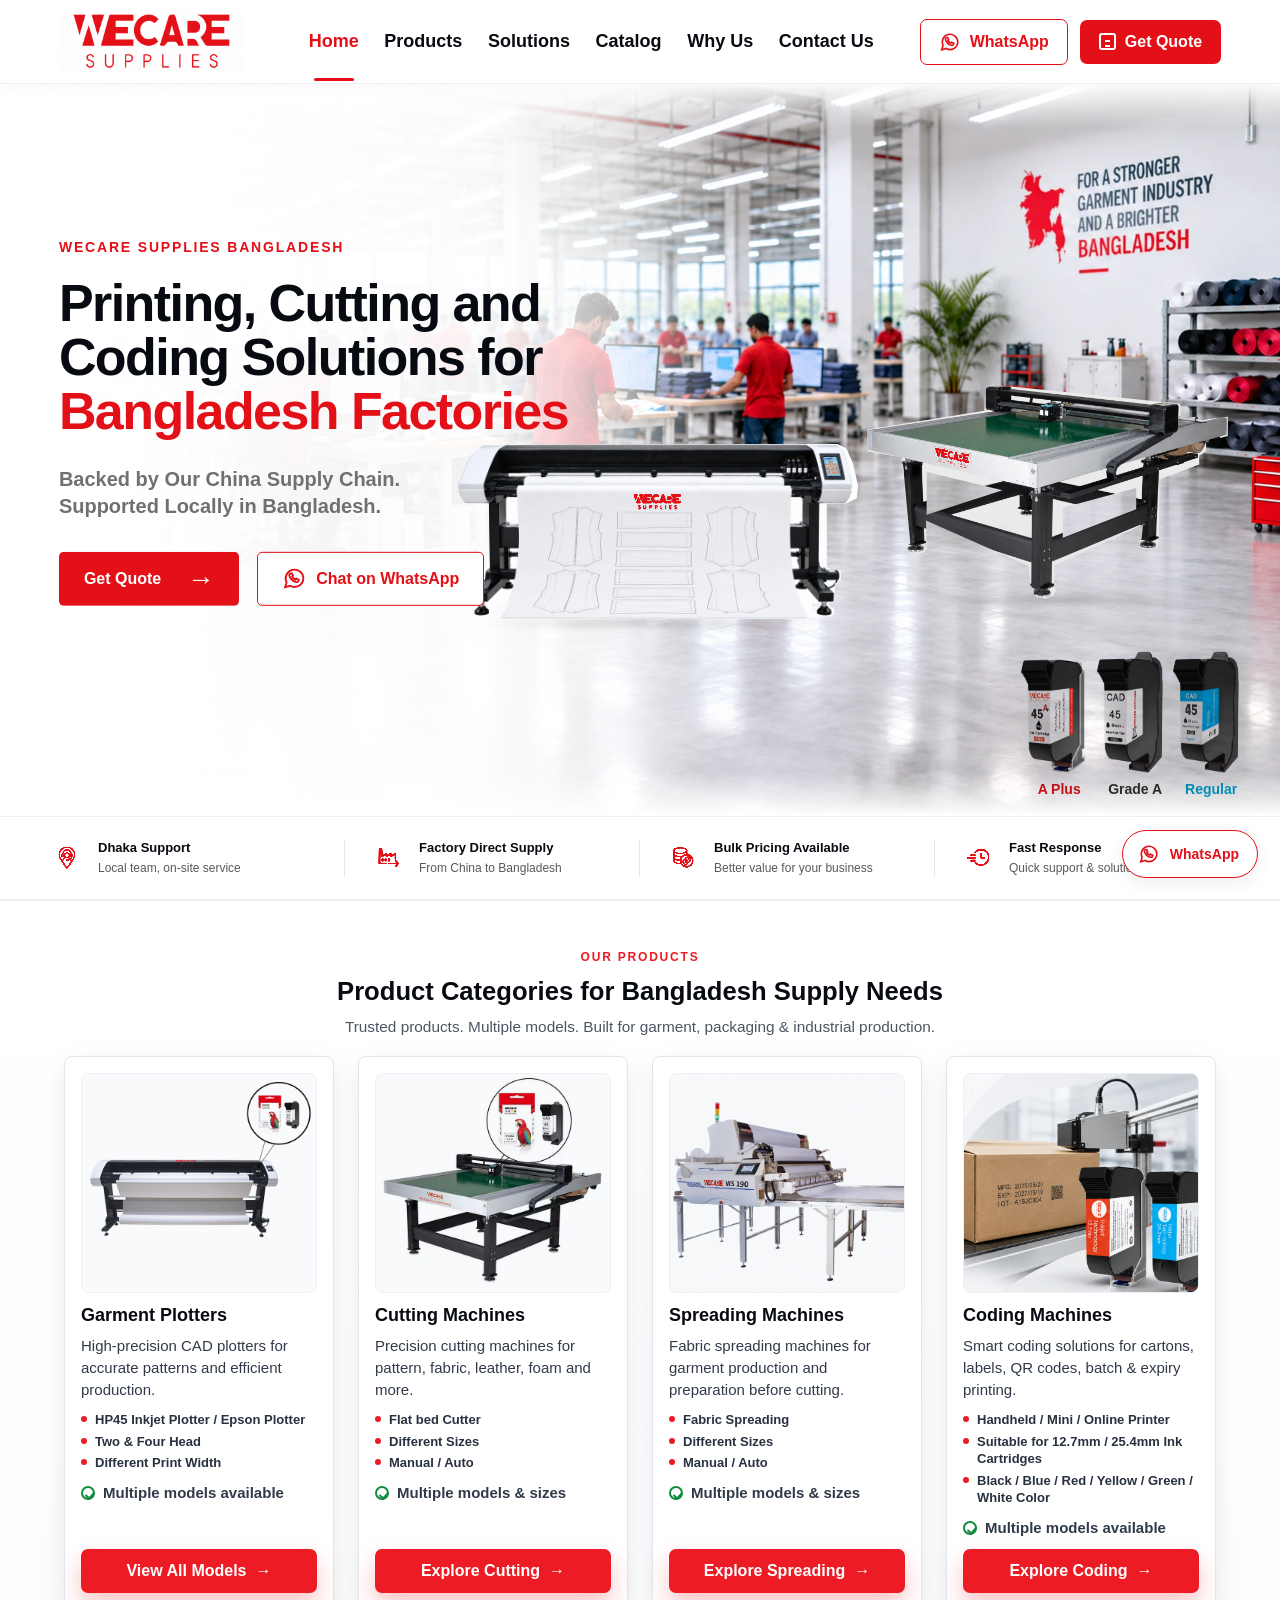
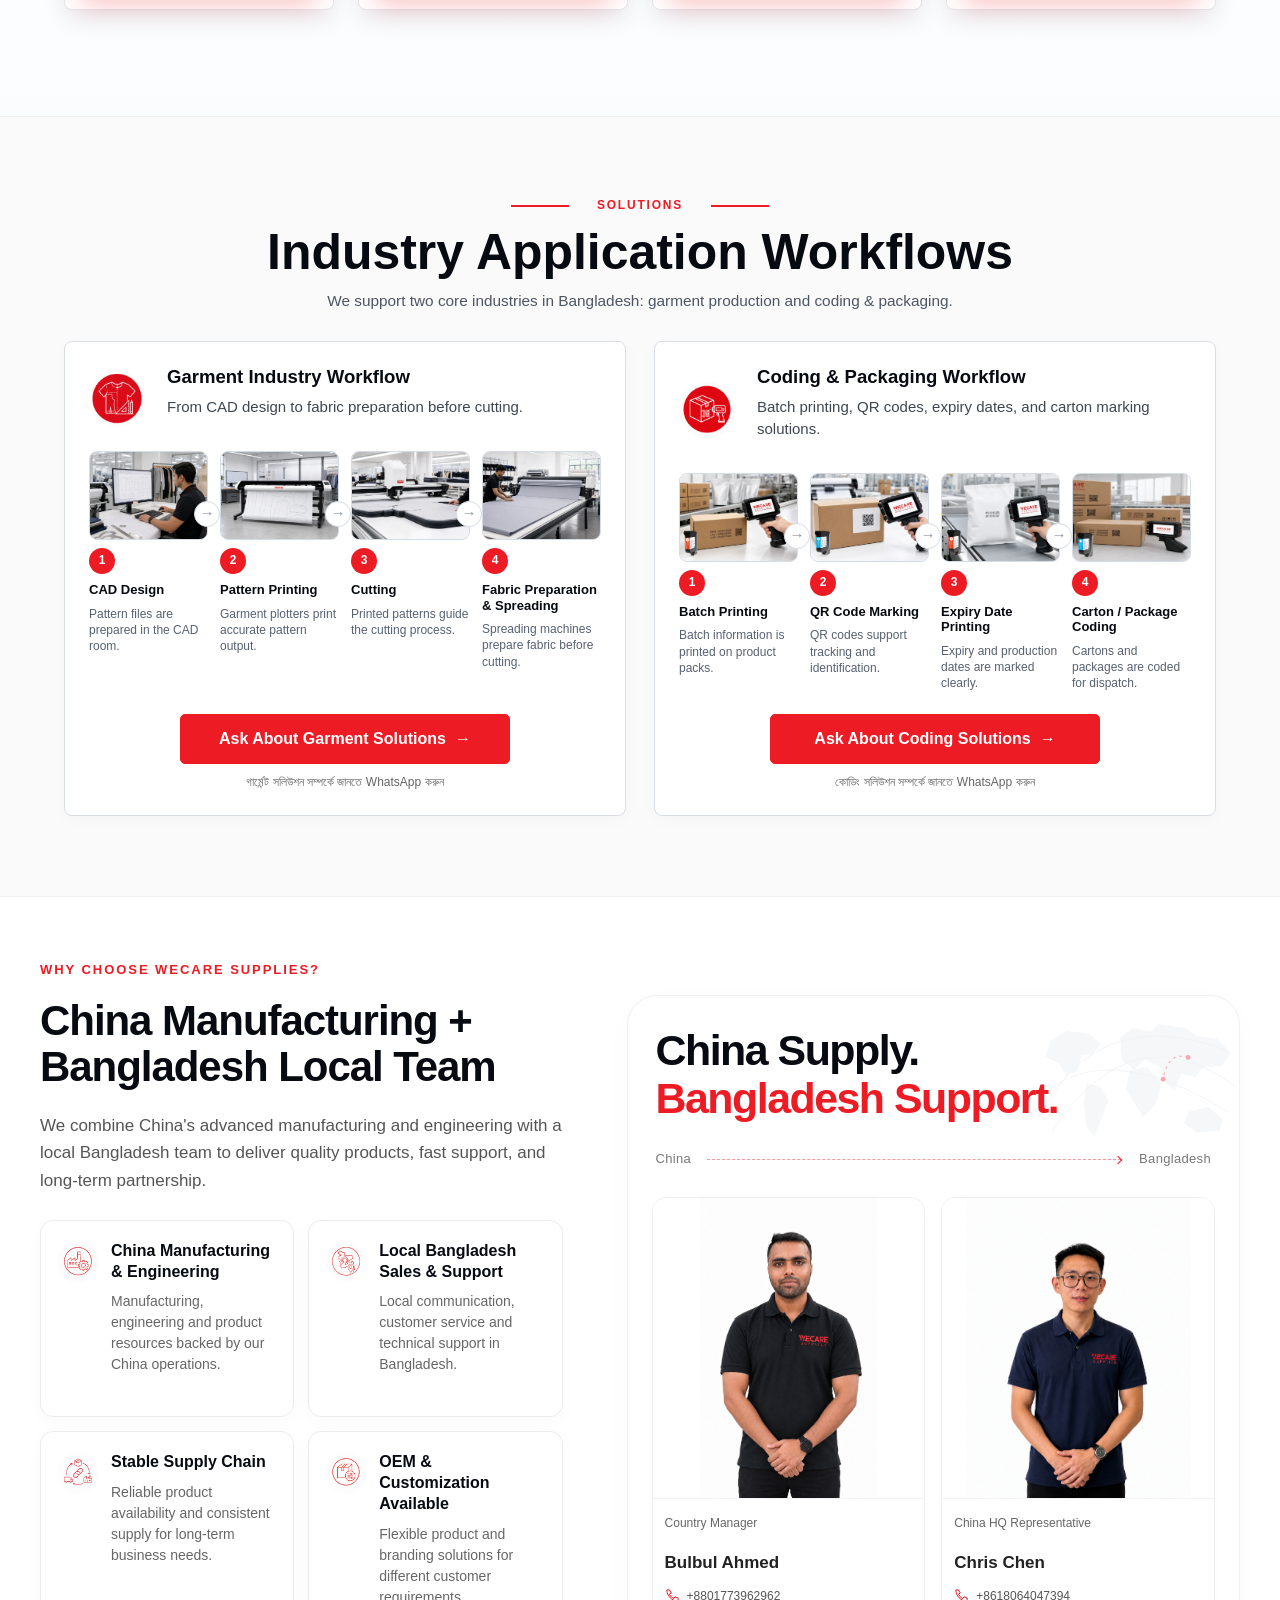
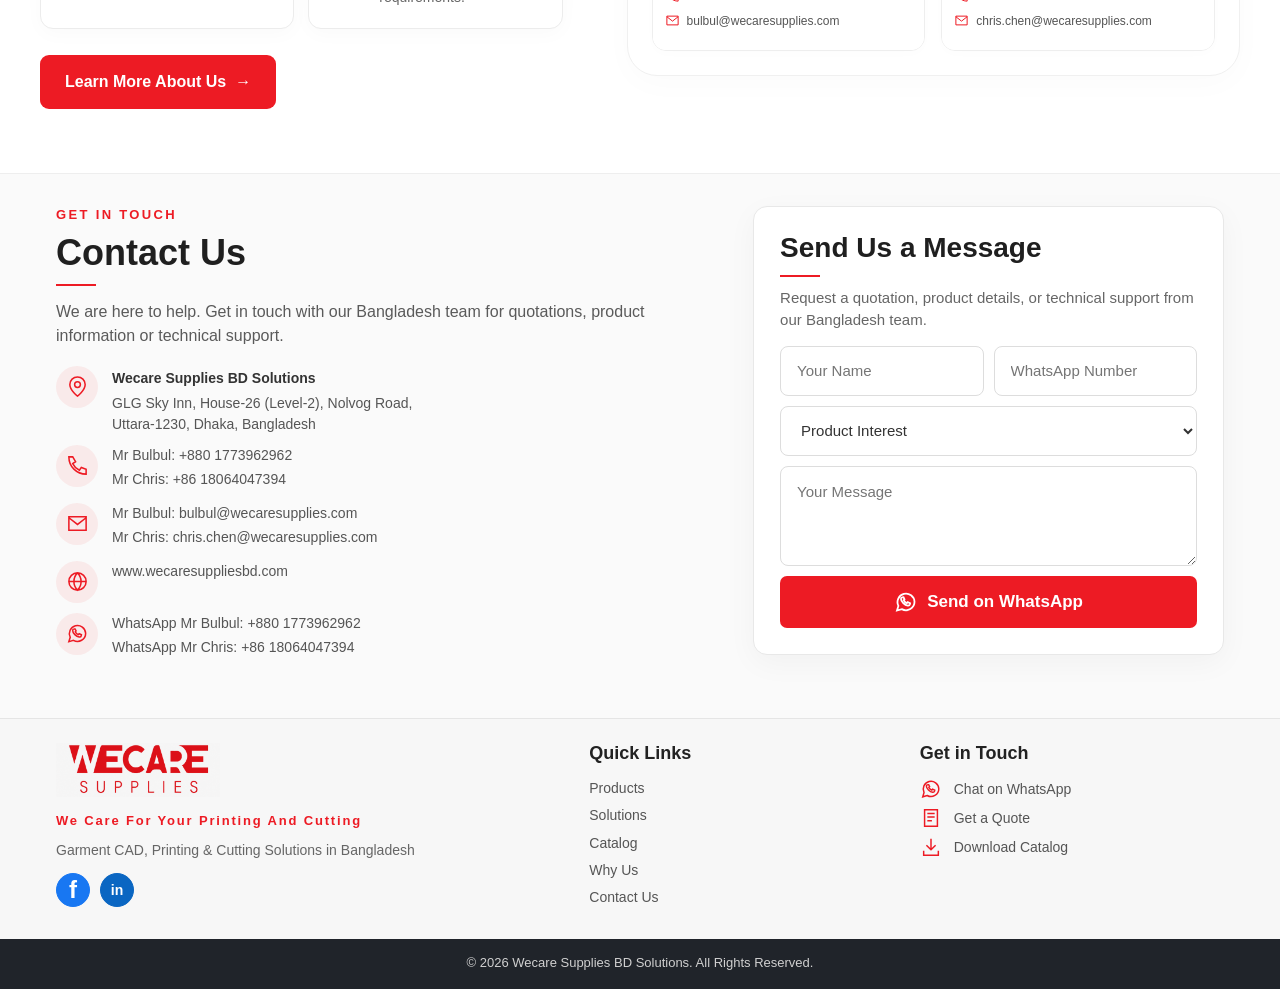
==== commit 130c2203: "Add sitemap and search indexing files" ====
--- a/index.html
+++ b/index.html
@@ -8,10 +8,10 @@
       content="Wecare Supplies BD Solutions provides WhatsApp-first printing, cutting and coding solutions for Bangladesh garment and coding factories."
     />
     <title>Wecare Supplies BD Solutions | Bangladesh Factory Solutions</title>
-    <link rel="canonical" href="https://wecaresuppliesbd.com/" />
+    <link rel="canonical" href="https://www.wecaresuppliesbd.com/" />
     <meta property="og:title" content="Wecare Supplies BD Solutions" />
     <meta property="og:description" content="Printing, cutting and coding solutions for Bangladesh factories." />
-    <meta property="og:url" content="https://wecaresuppliesbd.com/" />
+    <meta property="og:url" content="https://www.wecaresuppliesbd.com/" />
     <meta property="og:type" content="website" />
     <link rel="preload" href="styles.css" as="style" />
     <link rel="stylesheet" href="styles.css" />
